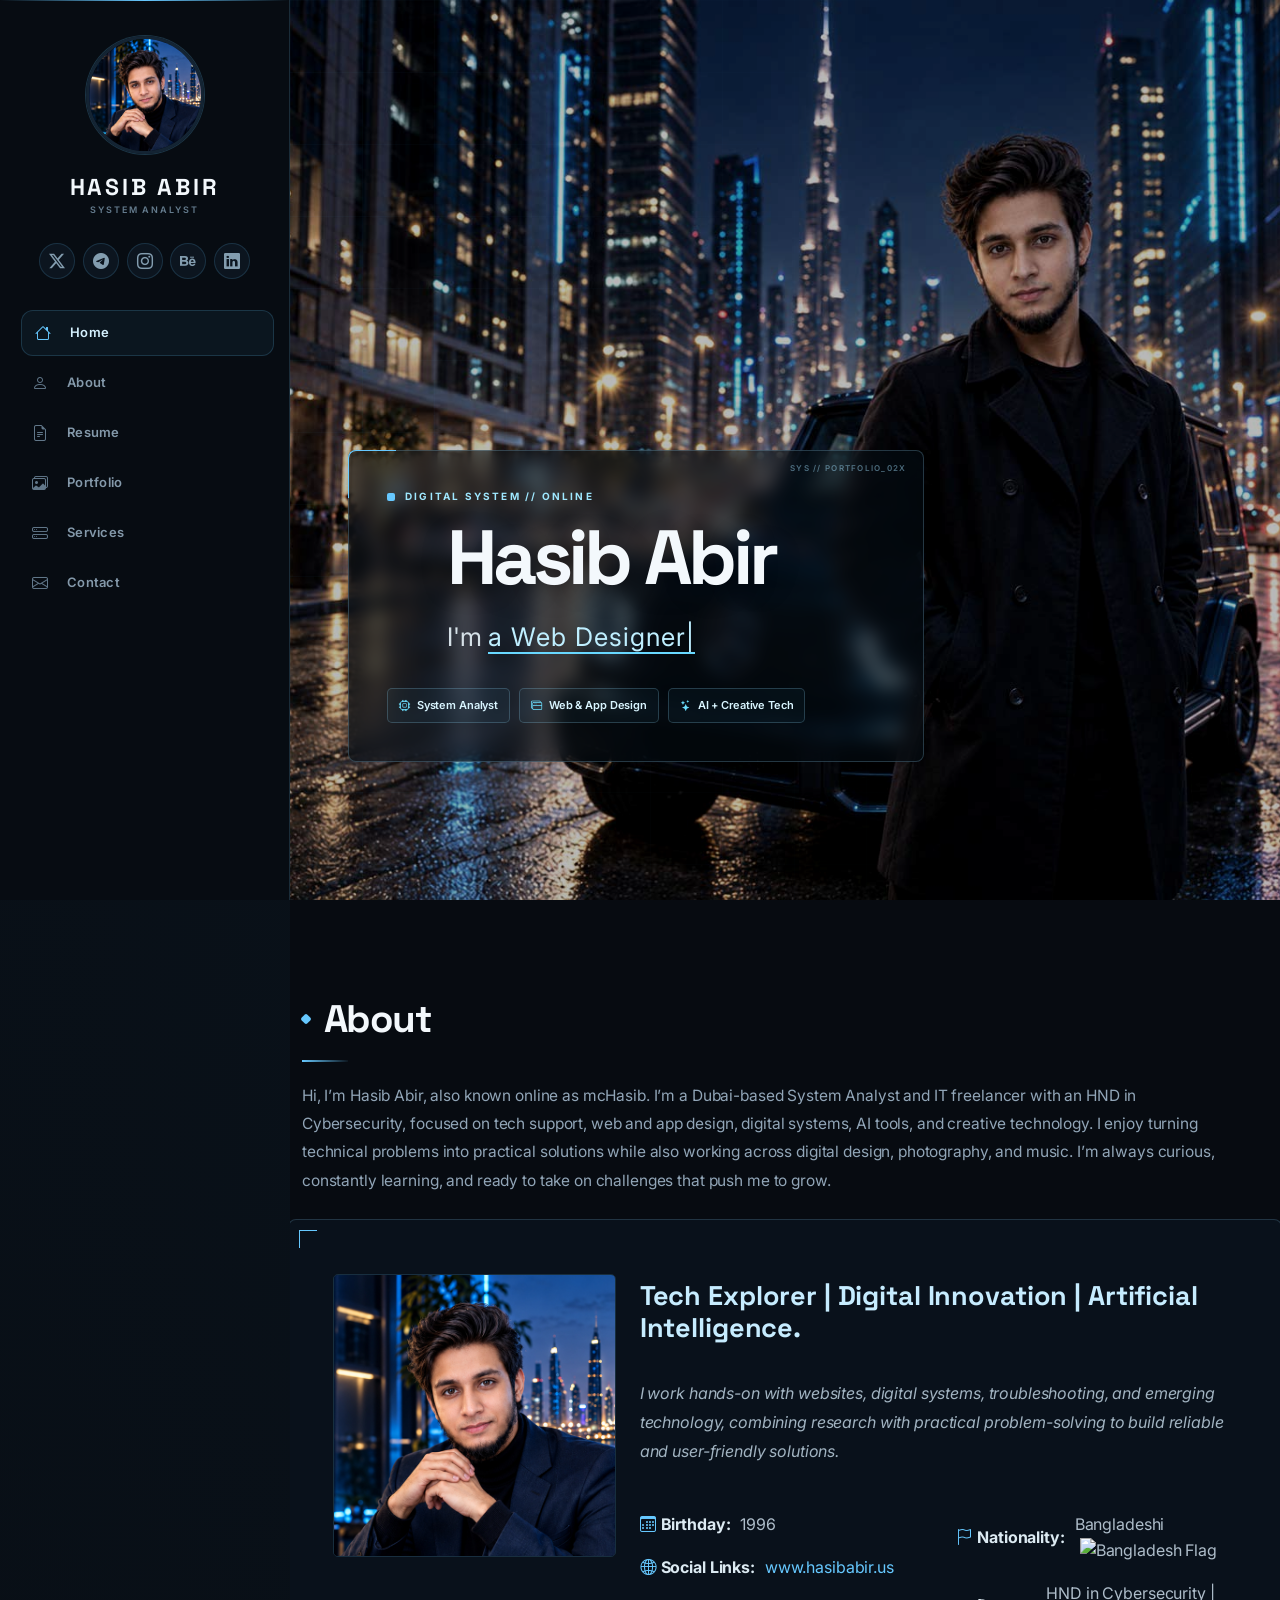
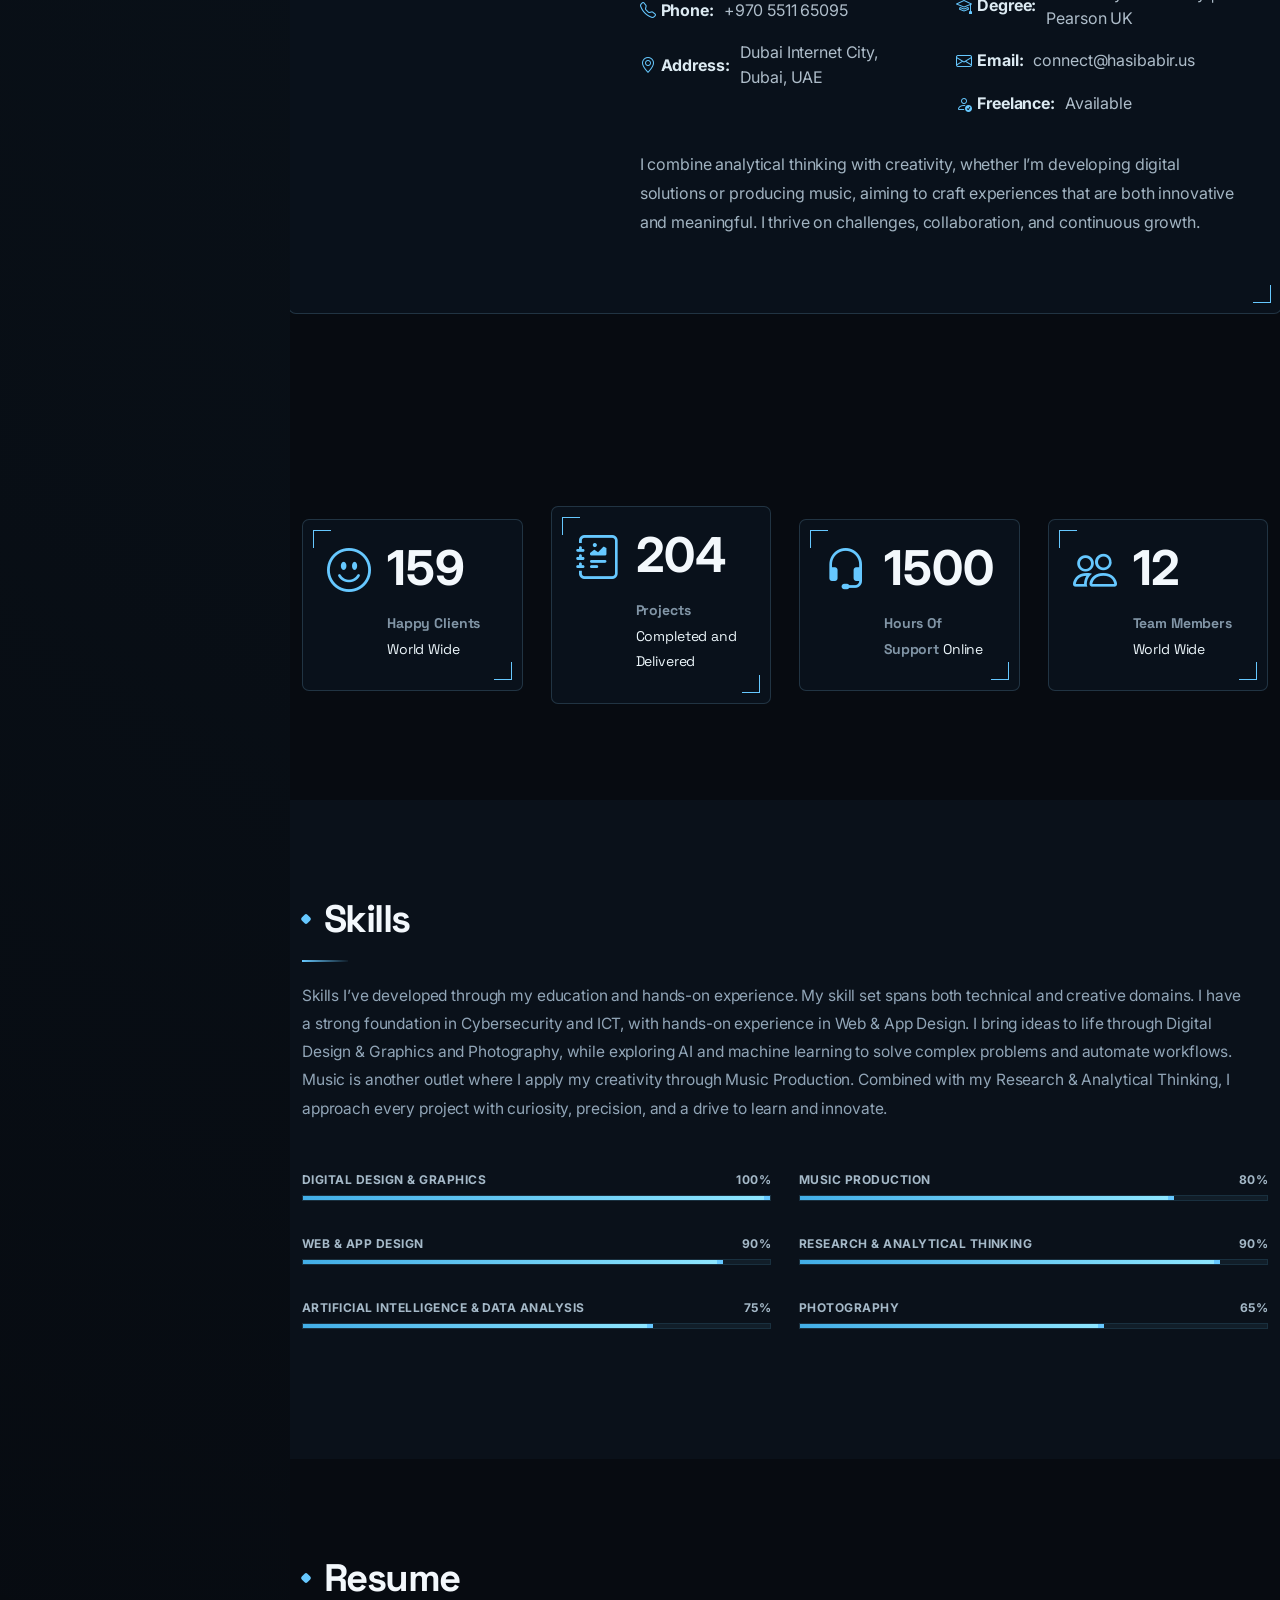
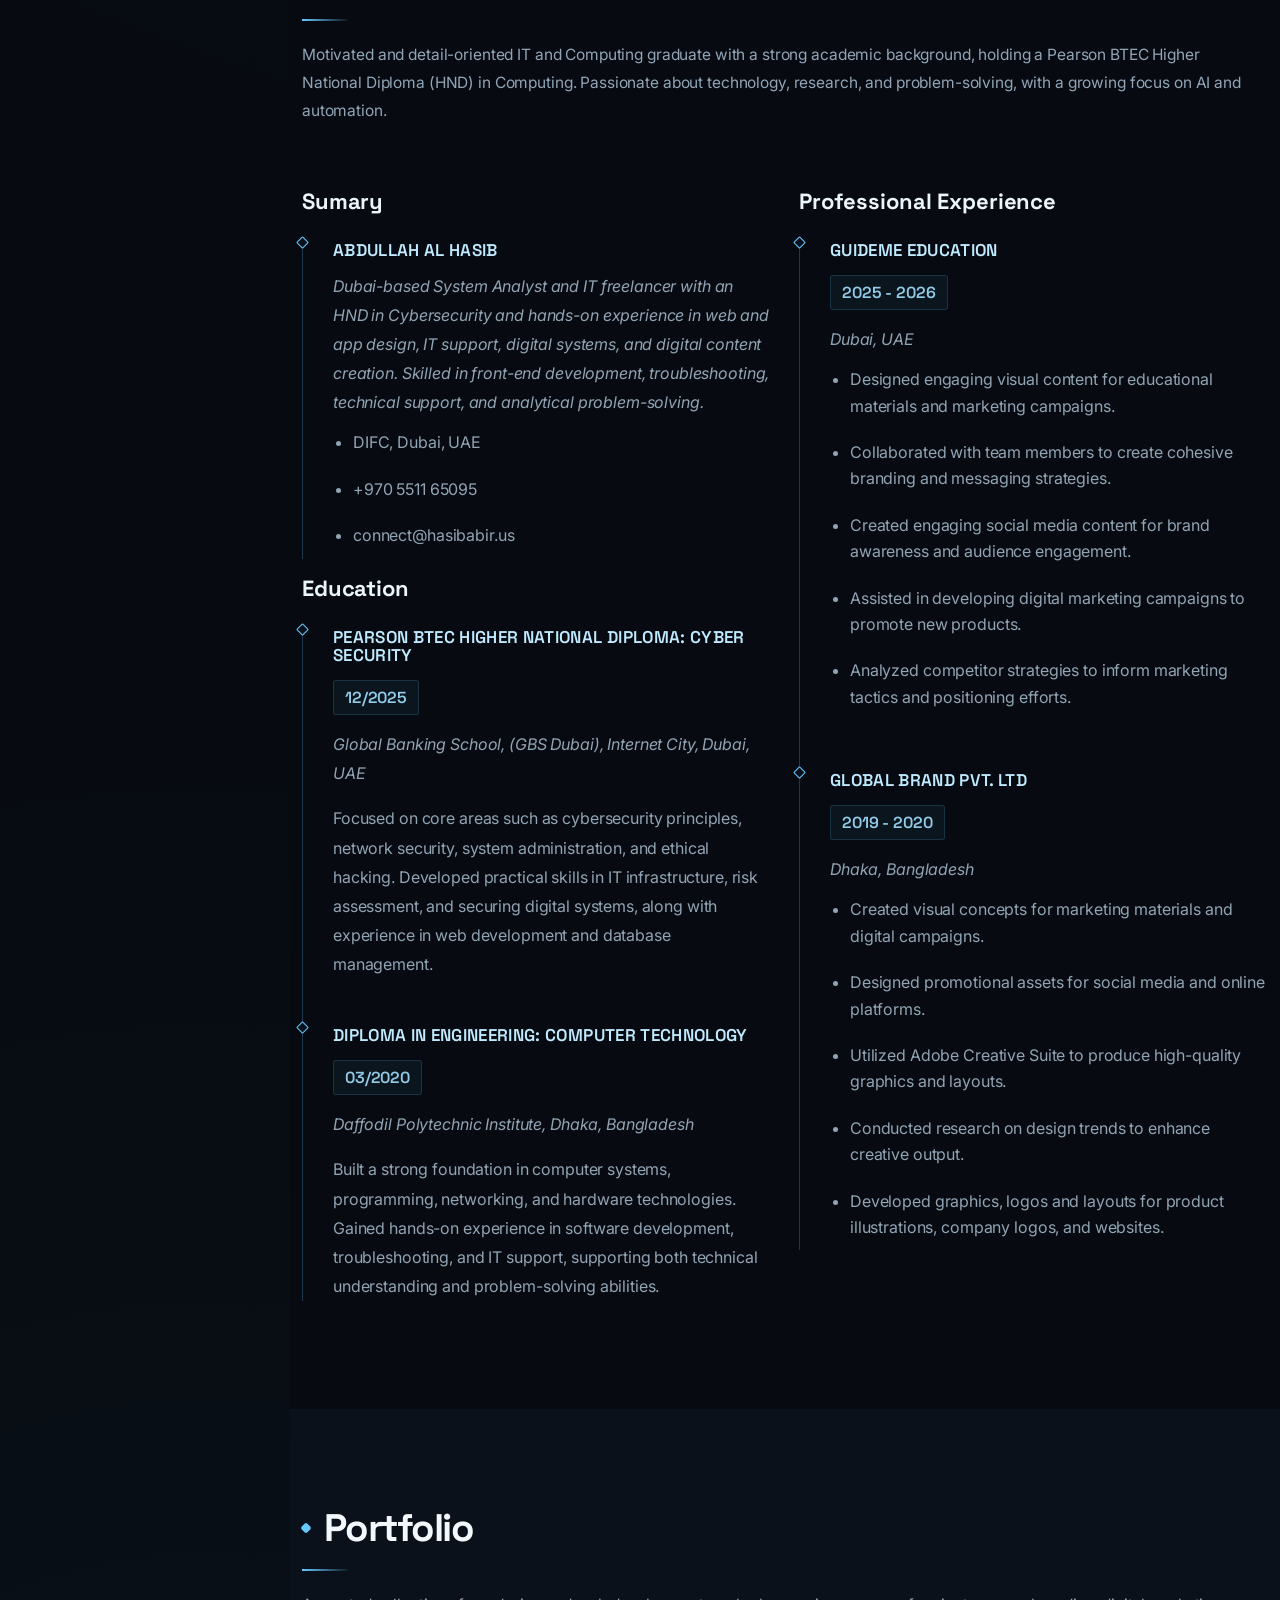
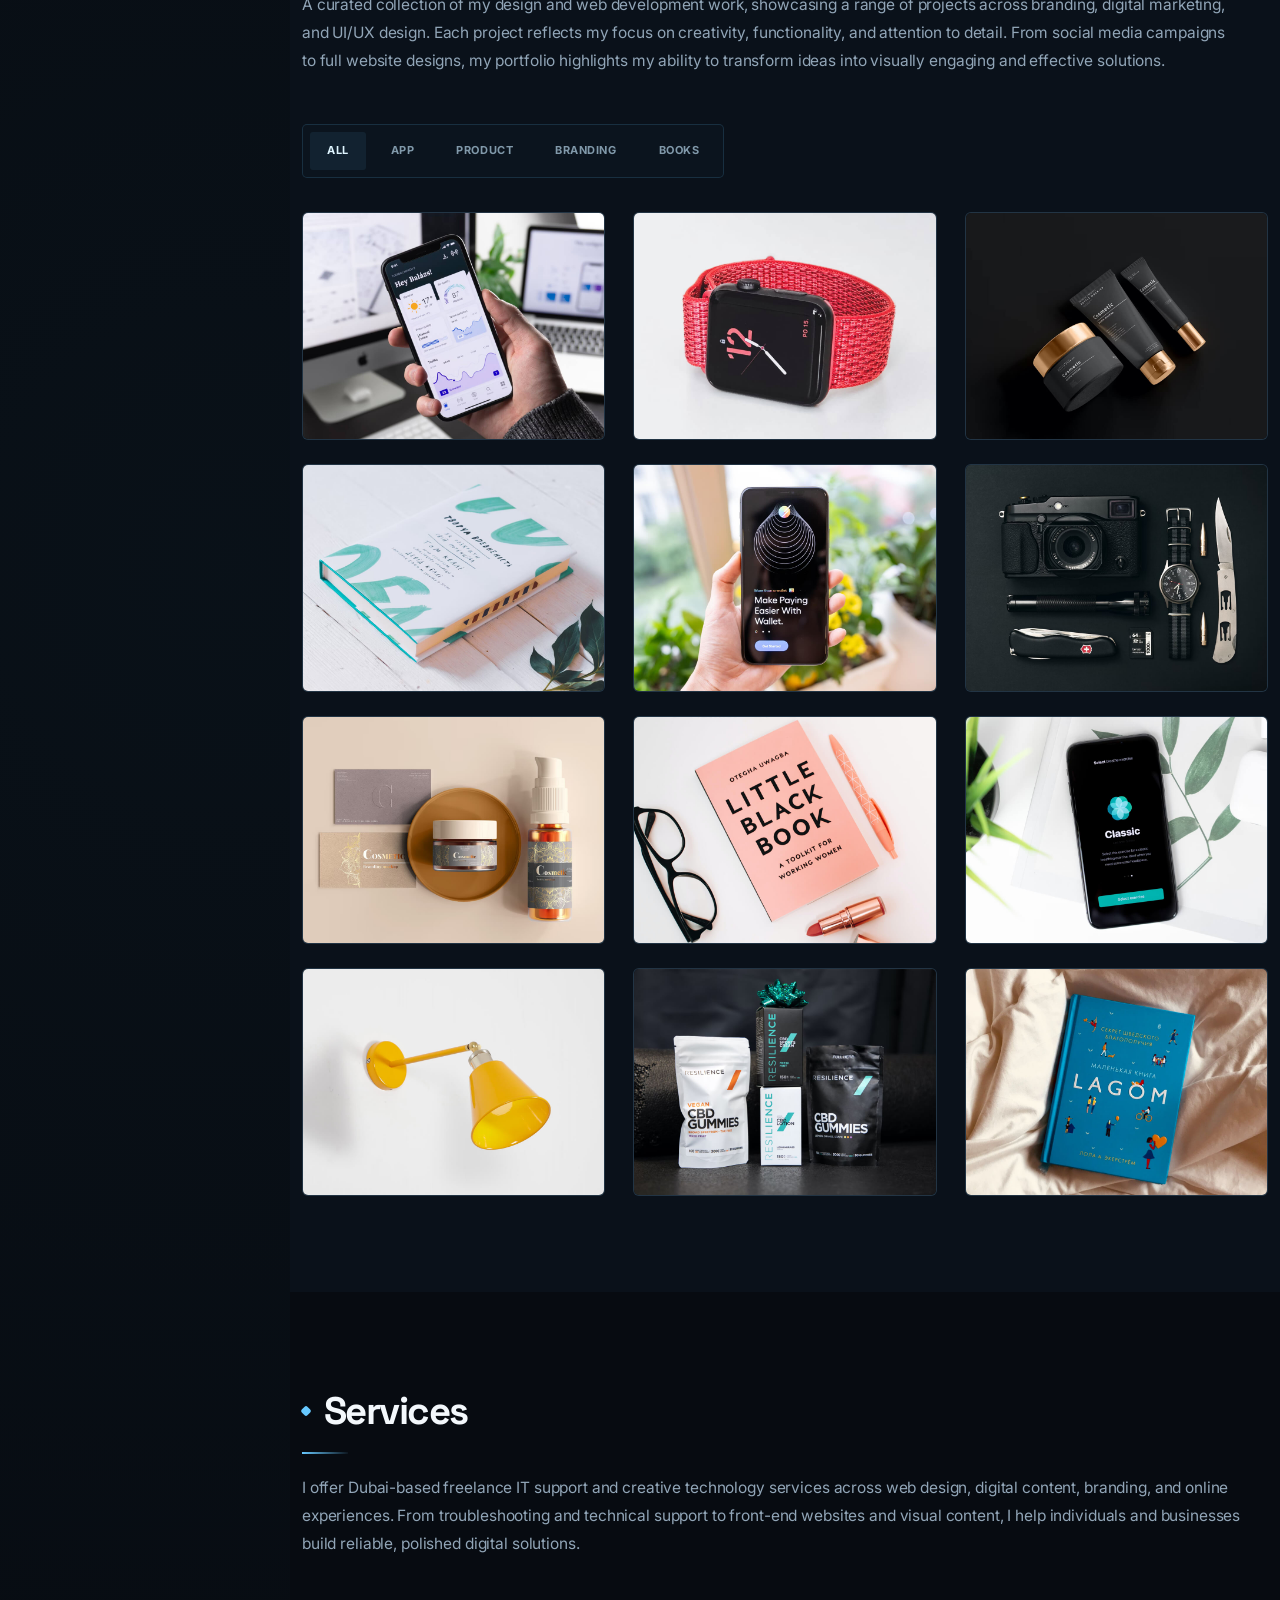
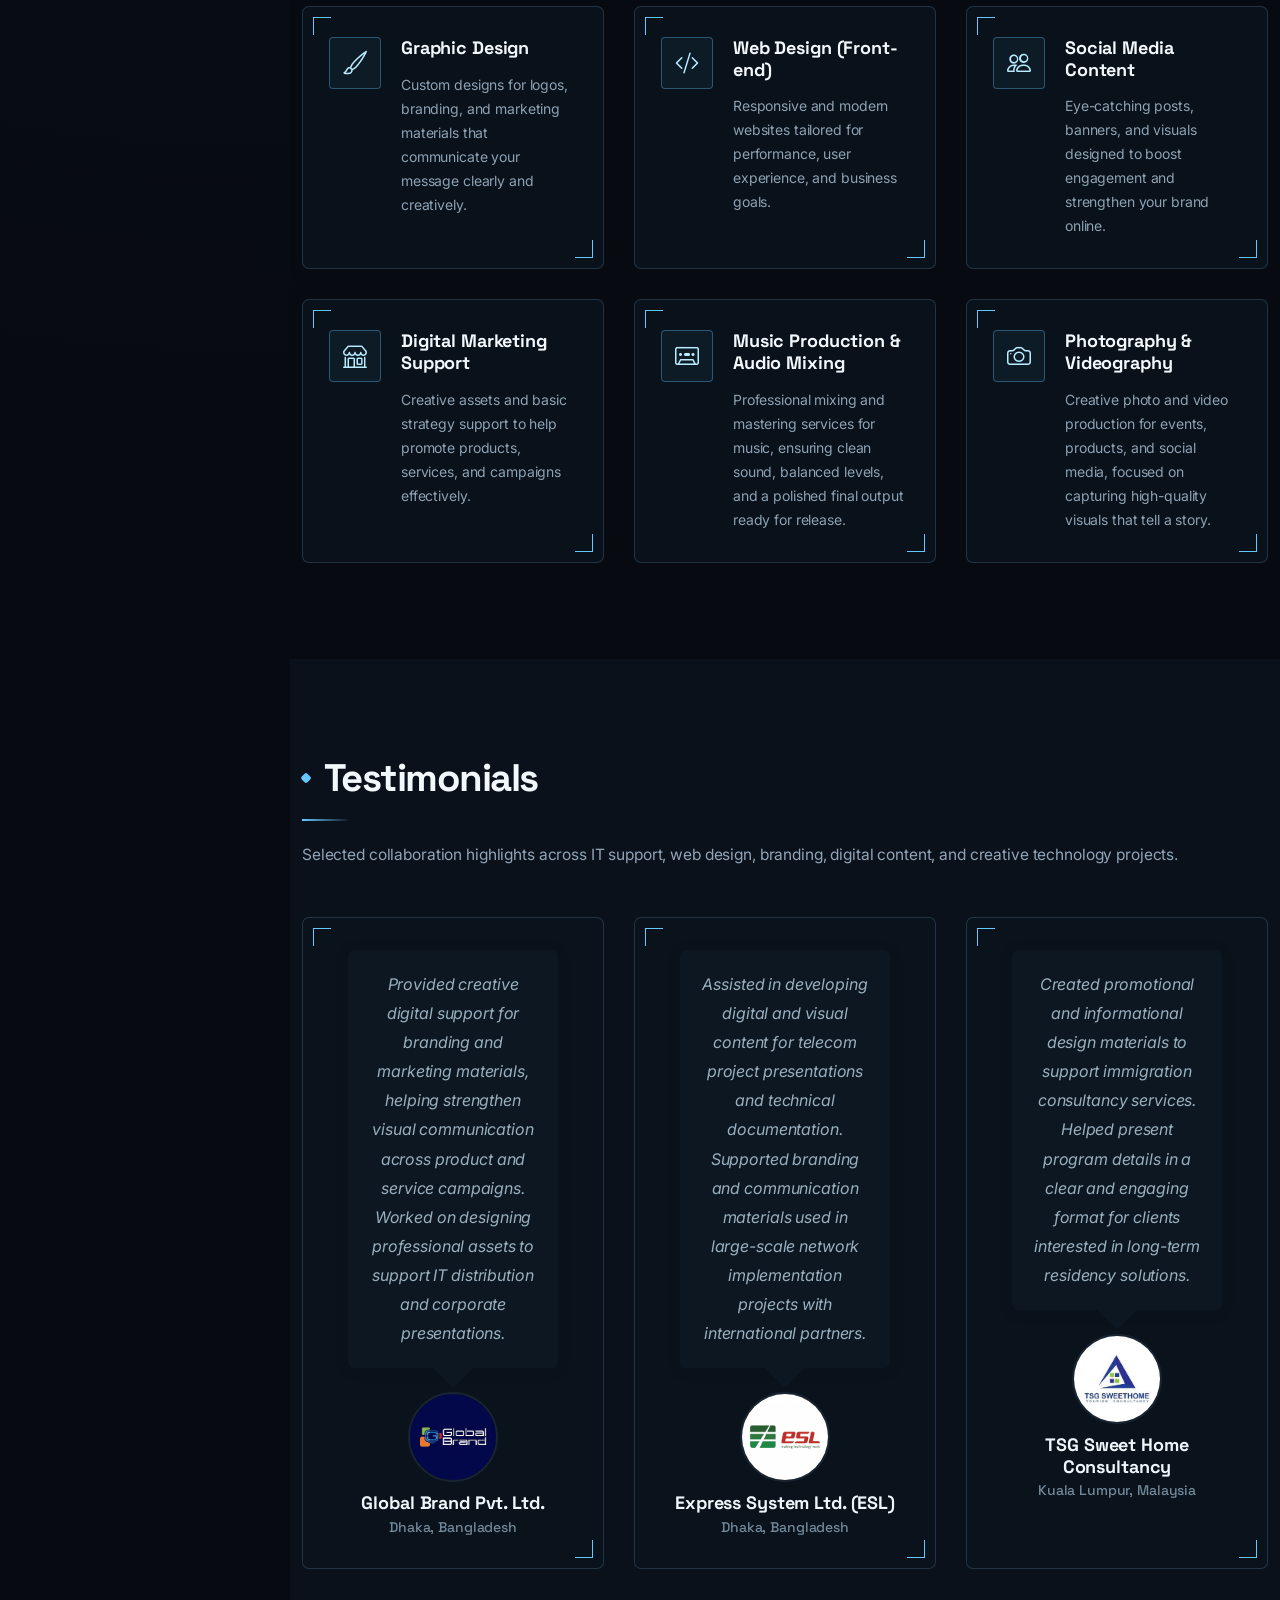
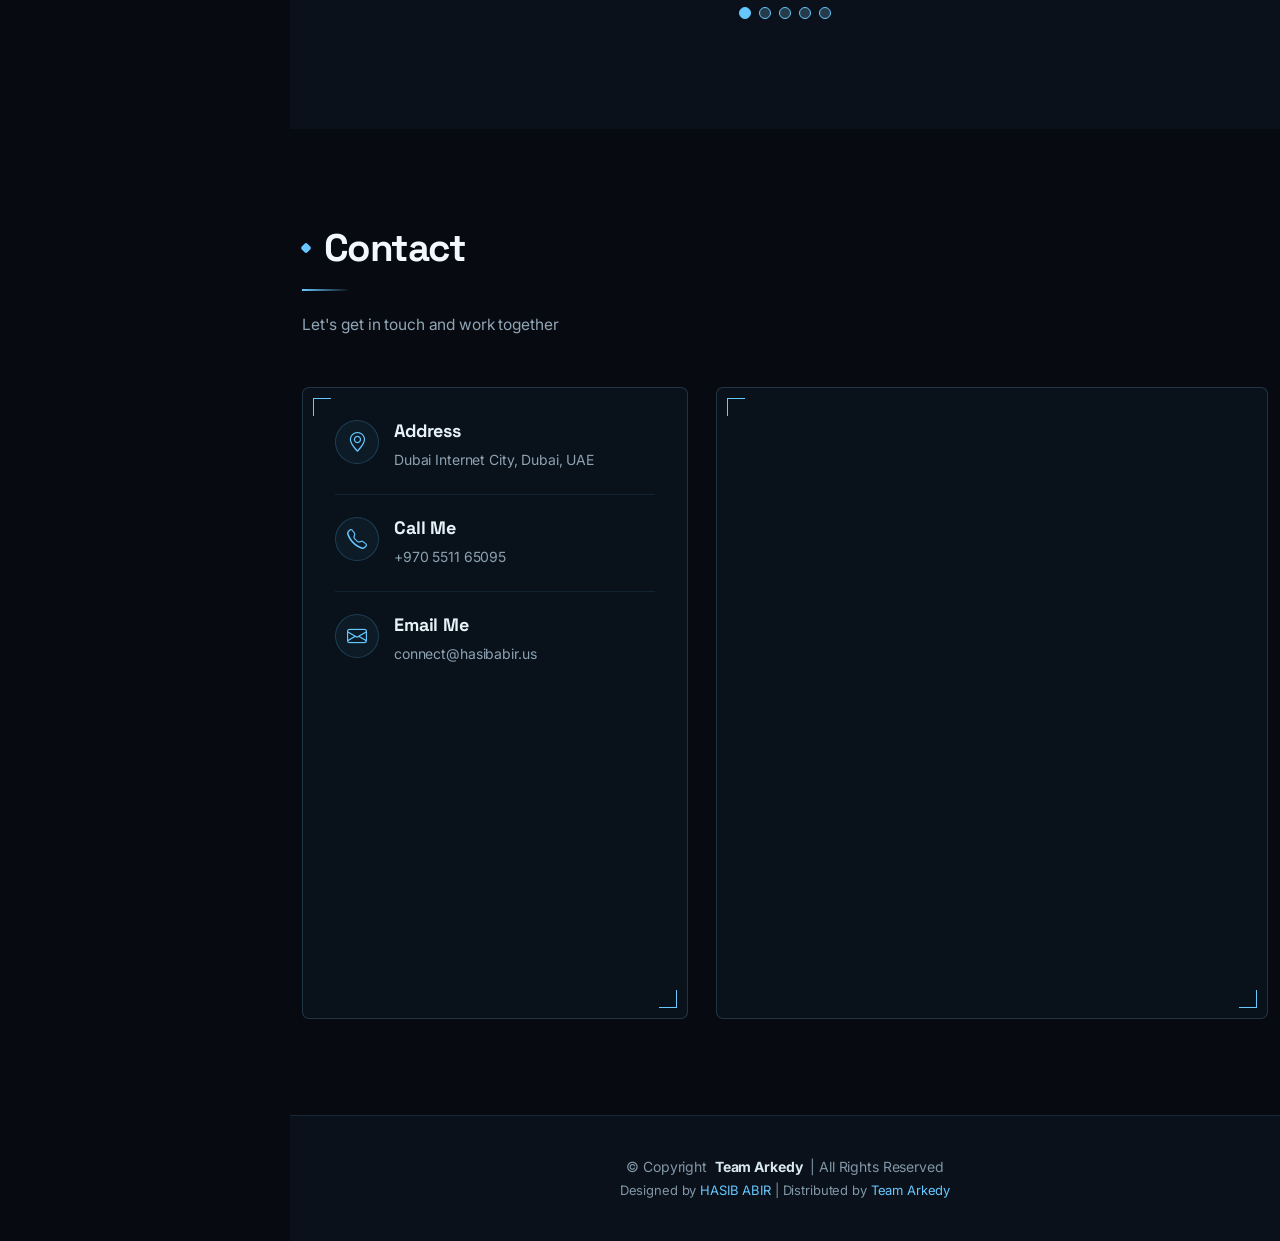
==== index.html @ f037b162 "Initial Hasib Portfolio V0.4 deployment" ====
<!DOCTYPE html>
<html lang="en">

<head>
  <meta charset="utf-8">
  <meta content="width=device-width, initial-scale=1.0" name="viewport">
  <title>mcHasib | Hasib Abir, Dubai IT Freelancer &amp; Tech Support</title>
  <meta name="description" content="Meet Hasib Abir, also known as mcHasib, a Dubai-based IT freelancer offering tech support, web and app design, digital systems and creative technology.">
  <meta name="author" content="Hasib Abir">
  <meta name="robots" content="index,follow,max-image-preview:large,max-snippet:-1,max-video-preview:-1">
  <meta name="theme-color" content="#07111a">
  <link rel="canonical" href="https://www.hasibabir.us/">

  <!-- Open Graph / social sharing -->
  <meta property="og:locale" content="en_US">
  <meta property="og:type" content="profile">
  <meta property="og:site_name" content="mcHasib | Hasib Abir">
  <meta property="og:title" content="mcHasib | Hasib Abir, Dubai IT Freelancer &amp; Tech Support">
  <meta property="og:description" content="Meet Hasib Abir, also known as mcHasib, a Dubai-based IT freelancer offering tech support, web and app design, digital systems and creative technology.">
  <meta property="og:url" content="https://www.hasibabir.us/">
  <meta property="og:image" content="https://www.hasibabir.us/assets/img/hero-bg.jpg">
  <meta property="og:image:width" content="1536">
  <meta property="og:image:height" content="1024">
  <meta property="og:image:alt" content="Hasib Abir, Dubai-based IT freelancer and web designer">
  <meta property="profile:first_name" content="Hasib">
  <meta property="profile:last_name" content="Abir">
  <meta property="profile:username" content="mchasib">

  <!-- X / Twitter Cards -->
  <meta name="twitter:card" content="summary_large_image">
  <meta name="twitter:site" content="@mchasibofficial">
  <meta name="twitter:creator" content="@mchasibofficial">
  <meta name="twitter:title" content="mcHasib | Hasib Abir, Dubai IT Freelancer &amp; Tech Support">
  <meta name="twitter:description" content="Meet Hasib Abir, also known as mcHasib, a Dubai-based IT freelancer offering tech support, web and app design, digital systems and creative technology.">
  <meta name="twitter:image" content="https://www.hasibabir.us/assets/img/hero-bg.jpg">
  <meta name="twitter:image:alt" content="Hasib Abir, Dubai-based IT freelancer and web designer">
  <link rel="preload" as="image" href="assets/img/hero-bg.jpg" fetchpriority="high">

  <script type="application/ld+json">
{
  "@context": "https://schema.org",
  "@graph": [
    {
      "@type": "WebSite",
      "@id": "https://www.hasibabir.us/#website",
      "url": "https://www.hasibabir.us/",
      "name": "mcHasib | Hasib Abir",
      "alternateName": [
        "Hasib Abir",
        "mcHasib",
        "hasibabir"
      ],
      "description": "Official portfolio of Hasib Abir (mcHasib), a Dubai-based System Analyst, IT freelancer, web designer and creative technologist.",
      "inLanguage": "en",
      "publisher": {
        "@id": "https://www.hasibabir.us/#person"
      }
    },
    {
      "@type": "Person",
      "@id": "https://www.hasibabir.us/#person",
      "name": "Hasib Abir",
      "alternateName": [
        "mcHasib",
        "Hasib",
        "hasibabir",
        "Haisbabir"
      ],
      "url": "https://www.hasibabir.us/",
      "image": "https://www.hasibabir.us/assets/img/my-profile-img.jpg",
      "jobTitle": [
        "System Analyst",
        "IT Freelancer",
        "Web Designer"
      ],
      "description": "Dubai-based System Analyst and IT freelancer focused on tech support, web and app design, digital systems, cybersecurity, AI tools and creative technology.",
      "email": "connect@hasibabir.us",
      "telephone": "+970551165095",
      "address": {
        "@type": "PostalAddress",
        "addressLocality": "Dubai",
        "addressRegion": "Dubai",
        "addressCountry": "AE"
      },
      "sameAs": [
        "https://x.com/mchasibofficial",
        "https://t.me/mchasib",
        "https://instagram.com/mchasibofficial",
        "https://www.behance.net/mchasib",
        "https://www.linkedin.com/in/mchasib/"
      ],
      "knowsAbout": [
        "IT support",
        "Technical support",
        "Web design",
        "Web development",
        "Web application design",
        "Cybersecurity",
        "Digital systems",
        "AI and automation",
        "Graphic design",
        "Digital content",
        "Photography",
        "Music production"
      ],
      "hasCredential": {
        "@type": "EducationalOccupationalCredential",
        "credentialCategory": "Higher National Diploma",
        "name": "Pearson BTEC Higher National Diploma in Cyber Security"
      },
      "makesOffer": [
        {
          "@type": "Offer",
          "itemOffered": {
            "@type": "Service",
            "name": "Freelance IT Support",
            "serviceType": "IT support and troubleshooting",
            "areaServed": {
              "@type": "City",
              "name": "Dubai"
            }
          }
        },
        {
          "@type": "Offer",
          "itemOffered": {
            "@type": "Service",
            "name": "Web and App Design",
            "serviceType": "Web design and digital interface design",
            "areaServed": {
              "@type": "Country",
              "name": "United Arab Emirates"
            }
          }
        },
        {
          "@type": "Offer",
          "itemOffered": {
            "@type": "Service",
            "name": "Creative Technology Services",
            "serviceType": "Digital content, branding and creative technology"
          }
        }
      ]
    },
    {
      "@type": "ProfilePage",
      "@id": "https://www.hasibabir.us/#webpage",
      "url": "https://www.hasibabir.us/",
      "name": "Hasib Abir (mcHasib) - Dubai IT Freelancer, System Analyst and Web Designer",
      "description": "Official portfolio and profile of Hasib Abir, also known as mcHasib.",
      "isPartOf": {
        "@id": "https://www.hasibabir.us/#website"
      },
      "mainEntity": {
        "@id": "https://www.hasibabir.us/#person"
      },
      "inLanguage": "en"
    }
  ]
}
  </script>

<!-- Favicons -->
  <link href="assets/img/favicon.png" rel="icon">
  <link href="assets/img/apple-touch-icon.png" rel="apple-touch-icon">

  <!-- Fonts -->
  <link href="https://fonts.googleapis.com" rel="preconnect">
  <link href="https://fonts.gstatic.com" rel="preconnect" crossorigin>
  <link href="https://fonts.googleapis.com/css2?family=Inter:wght@300;400;500;600;700;800&family=Space+Grotesk:wght@400;500;600;700&display=swap" rel="stylesheet">

  <!-- Vendor CSS Files -->
  <link href="assets/vendor/bootstrap/css/bootstrap.min.css" rel="stylesheet">
  <link href="assets/vendor/bootstrap-icons/bootstrap-icons.css" rel="stylesheet">
  <link href="assets/vendor/aos/aos.css" rel="stylesheet">
  <link href="assets/vendor/glightbox/css/glightbox.min.css" rel="stylesheet">
  <link href="assets/vendor/swiper/swiper-bundle.min.css" rel="stylesheet">

  <!-- Main CSS File -->
  <link href="assets/css/style.css?v=0.4" rel="stylesheet">

 
</head>

<body class="index-page">

  <button class="header-toggle d-xl-none bi bi-list" type="button" aria-label="Open navigation" aria-expanded="false"></button>

  <header id="header" class="header dark-background d-flex flex-column">

    <div class="profile-img">
      <img alt="Hasib Abir, Dubai-based System Analyst and IT freelancer" class="img-fluid rounded-circle" decoding="async" height="600" src="assets/img/my-profile-img.jpg" width="600"/>
    </div>

    <a href="index.html" class="logo d-flex align-items-center justify-content-center">
      <!-- Uncomment the line below if you also wish to use an image logo -->
      <!-- <img alt="" decoding="async" height="140" src="assets/img/logo.png" width="140"/> -->
      <h1 class="sitename">HASIB ABIR</h1>
    </a>

    <div class="social-links text-center">
      <a href="https://x.com/mchasibofficial" class="twitter" aria-label="X / Twitter" rel="me"><i class="bi bi-twitter-x"></i></a>
      <a href="https://t.me/mchasib" class="telegram" aria-label="Telegram" rel="me"><i class="bi bi-telegram"></i></a>
      <a href="https://instagram.com/mchasibofficial" class="instagram" aria-label="Instagram" rel="me"><i class="bi bi-instagram"></i></a>
      <a href="https://www.behance.net/mchasib" class="behance" aria-label="Behance" rel="me"><i class="bi bi-behance"></i></a>
      <a href="https://www.linkedin.com/in/mchasib/" class="linkedin" aria-label="LinkedIn" rel="me"><i class="bi bi-linkedin"></i></a>
    </div>

    <nav id="navmenu" class="navmenu">
      <ul>
        <li><a href="#hero" class="active"><i class="bi bi-house navicon"></i>Home</a></li>
        <li><a href="#about"><i class="bi bi-person navicon"></i> About</a></li>
        <li><a href="#resume"><i class="bi bi-file-earmark-text navicon"></i> Resume</a></li>
        <li><a href="#portfolio"><i class="bi bi-images navicon"></i> Portfolio</a></li>
        <li><a href="#services"><i class="bi bi-hdd-stack navicon"></i> Services</a></li>
        <!--<li class="dropdown"><a href="#"><i class="bi bi-menu-button navicon"></i> <span>Dropdown</span> <i class="bi bi-chevron-down toggle-dropdown"></i></a>
          <ul>
            <li><a href="#">Dropdown 1</a></li>
            <li class="dropdown"><a href="#"><span>Deep Dropdown</span> <i class="bi bi-chevron-down toggle-dropdown"></i></a>
              <ul>
                <li><a href="#">Deep Dropdown 1</a></li>
                <li><a href="#">Deep Dropdown 2</a></li>
                <li><a href="#">Deep Dropdown 3</a></li>
                <li><a href="#">Deep Dropdown 4</a></li>
                <li><a href="#">Deep Dropdown 5</a></li>
              </ul>
            </li>
            <li><a href="#">Dropdown 2</a></li>
            <li><a href="#">Dropdown 3</a></li>
            <li><a href="#">Dropdown 4</a></li>
          </ul>
        </li>-->
        <li><a href="#contact"><i class="bi bi-envelope navicon"></i> Contact</a></li>
      </ul>
    </nav>

  </header>

  <main class="main">

    <!-- Hero Section -->
    <section id="hero" class="hero section dark-background">

      <img alt="Hasib Abir, Dubai-based IT freelancer and web designer" class="" data-aos="fade-in" decoding="async" fetchpriority="high" height="1024" src="assets/img/hero-bg.jpg" width="1536"/>

      <div class="container hero-content" data-aos="fade-up" data-aos-delay="100">
        <div class="hero-kicker"><span></span> DIGITAL SYSTEM // ONLINE</div>
        <h2>Hasib Abir</h2>
        <p>I'm <span class="typed" data-typed-items="a Web Designer, a System Analyst, an IT Freelancer, a Digital Creator, a Photographer">Designer</span></p>
        <div class="hero-meta">
          <span><i class="bi bi-cpu"></i> System Analyst</span>
          <span><i class="bi bi-window-stack"></i> Web & App Design</span>
          <span><i class="bi bi-stars"></i> AI + Creative Tech</span>
        </div>
      </div>

    </section><!-- /Hero Section -->

    <!-- About Section -->
    <section id="about" class="about section">

      <!-- Section Title -->
      <div class="container section-title" data-aos="fade-up">
        <h2>About</h2>
        <p>Hi, I’m Hasib Abir, also known online as mcHasib. I’m a Dubai-based System Analyst and IT freelancer with an HND in Cybersecurity, focused on tech support, web and app design, digital systems, AI tools, and creative technology. I enjoy turning technical problems into practical solutions while also working across digital design, photography, and music.

I’m always curious, constantly learning, and ready to take on challenges that push me to grow.</p>
      </div><!-- End Section Title -->

      <div class="container" data-aos="fade-up" data-aos-delay="100">

        <div class="row gy-4 justify-content-center">
          <div class="col-lg-4">
            <img alt="Hasib Abir, Dubai-based System Analyst and IT freelancer" class="img-fluid" decoding="async" height="600" loading="lazy" src="assets/img/my-profile-img.jpg" width="600"/>
          </div>
          <div class="col-lg-8 content">
            <h2>Tech Explorer | Digital Innovation | Artificial Intelligence.</h2>
            <p class="fst-italic py-3">
              I work hands-on with websites, digital systems, troubleshooting, and emerging technology, combining research with practical problem-solving to build reliable and user-friendly solutions.
            </p>
            <div class="row">
  <div class="col-lg-6">
    <ul>
      <li><i class="bi bi-calendar3"></i> <strong>Birthday:</strong> <span>1996</span></li>
      <li>
  <i class="bi bi-globe2"></i>
  <strong>Social Links:</strong>
  <a href="https://www.hasibabir.us" target="_blank">www.hasibabir.us</a>
</li>
      <li><i class="bi bi-telephone"></i> <strong>Phone:</strong> <span>+970 5511 65095</span></li>
      <li><i class="bi bi-geo-alt"></i> <strong>Address:</strong> <span>Dubai Internet City, Dubai, UAE</span></li>
    </ul>
  </div>
  <div class="col-lg-6">
    <ul>
      <li>
        <i class="bi bi-flag"></i> 
        <strong>Nationality:</strong> 
        <span>
          Bangladeshi 
          <img alt="Bangladesh Flag" decoding="async" src="https://flagcdn.com/w20/bd.png" style="width:20px; vertical-align:middle; margin-left:5px;"/>
        </span>
      </li>
      <li><i class="bi bi-mortarboard"></i> <strong>Degree:</strong> <span>HND in Cybersecurity | Pearson UK</span></li>
      <li><i class="bi bi-envelope"></i> <strong>Email:</strong> <span>connect@hasibabir.us</span></li>
      <li><i class="bi bi-person-check"></i> <strong>Freelance:</strong> <span>Available</span></li>
    </ul>
  </div>
</div>
            <p class="py-3">
              I combine analytical thinking with creativity, whether I’m developing digital solutions or producing music, aiming to craft experiences that are both innovative and meaningful. I thrive on challenges, collaboration, and continuous growth.
            </p>
          </div>
        </div>

      </div>

    </section><!-- /About Section -->

    <!-- Stats Section -->
    <section id="stats" class="stats section">

      <div class="container" data-aos="fade-up" data-aos-delay="100">

        <div class="row gy-4 align-items-center">

          <div class="col-lg-3 col-md-6">
            <div class="stats-item">
              <i class="bi bi-emoji-smile"></i>
              <span data-purecounter-start="0" data-purecounter-end="159" data-purecounter-duration="1" class="purecounter"></span>
              <p><strong>Happy Clients</strong> <span>World Wide</span></p>
            </div>
          </div><!-- End Stats Item -->

          <div class="col-lg-3 col-md-6">
            <div class="stats-item">
              <i class="bi bi-journal-richtext"></i>
              <span data-purecounter-start="0" data-purecounter-end="204" data-purecounter-duration="1" class="purecounter"></span>
              <p><strong>Projects</strong> <span>Completed and Delivered</span></p>
            </div>
          </div><!-- End Stats Item -->

          <div class="col-lg-3 col-md-6">
            <div class="stats-item">
              <i class="bi bi-headset"></i>
              <span data-purecounter-start="0" data-purecounter-end="1500" data-purecounter-duration="1" class="purecounter"></span>
              <p><strong>Hours Of Support</strong> <span>Online</span></p>
            </div>
          </div><!-- End Stats Item -->

          <div class="col-lg-3 col-md-6">
            <div class="stats-item">
              <i class="bi bi-people"></i>
              <span data-purecounter-start="0" data-purecounter-end="12" data-purecounter-duration="1" class="purecounter"></span>
              <p><strong>Team Members</strong> <span>World Wide</span></p>
            </div>
          </div><!-- End Stats Item -->

        </div>

      </div>

    </section><!-- /Stats Section -->

    <!-- Skills Section -->
    <section id="skills" class="skills section light-background">

      <!-- Section Title -->
      <div class="container section-title" data-aos="fade-up">
        <h2>Skills</h2>
        <p>Skills I’ve developed through my education and hands-on experience. My skill set spans both technical and creative domains. I have a strong foundation in Cybersecurity and ICT, with hands-on experience in Web & App Design. I bring ideas to life through Digital Design & Graphics and Photography, while exploring AI and machine learning to solve complex problems and automate workflows. Music is another outlet where I apply my creativity through Music Production. Combined with my Research & Analytical Thinking, I approach every project with curiosity, precision, and a drive to learn and innovate.</p>
      </div><!-- End Section Title -->

      <div class="container" data-aos="fade-up" data-aos-delay="100">

        <div class="row skills-content skills-animation">

          <div class="col-lg-6">

            <div class="progress">
              <span class="skill"><span>Digital Design & Graphics</span> <i class="val">100%</i></span>
              <div class="progress-bar-wrap">
                <div class="progress-bar" role="progressbar" aria-valuenow="100" aria-valuemin="0" aria-valuemax="100"></div>
              </div>
            </div><!-- End Skills Item -->

            <div class="progress">
              <span class="skill"><span>Web & App Design</span> <i class="val">90%</i></span>
              <div class="progress-bar-wrap">
                <div class="progress-bar" role="progressbar" aria-valuenow="90" aria-valuemin="0" aria-valuemax="100"></div>
              </div>
            </div><!-- End Skills Item -->

            <div class="progress">
              <span class="skill"><span>Artificial Intelligence & Data Analysis</span> <i class="val">75%</i></span>
              <div class="progress-bar-wrap">
                <div class="progress-bar" role="progressbar" aria-valuenow="75" aria-valuemin="0" aria-valuemax="100"></div>
              </div>
            </div><!-- End Skills Item -->

          </div>

          <div class="col-lg-6">

            <div class="progress">
              <span class="skill"><span>Music Production</span> <i class="val">80%</i></span>
              <div class="progress-bar-wrap">
                <div class="progress-bar" role="progressbar" aria-valuenow="80" aria-valuemin="0" aria-valuemax="100"></div>
              </div>
            </div><!-- End Skills Item -->

            <div class="progress">
              <span class="skill"><span>Research & Analytical Thinking</span> <i class="val">90%</i></span>
              <div class="progress-bar-wrap">
                <div class="progress-bar" role="progressbar" aria-valuenow="90" aria-valuemin="0" aria-valuemax="100"></div>
              </div>
            </div><!-- End Skills Item -->

            <div class="progress">
              <span class="skill"><span>Photography</span> <i class="val">65%</i></span>
              <div class="progress-bar-wrap">
                <div class="progress-bar" role="progressbar" aria-valuenow="65" aria-valuemin="0" aria-valuemax="100"></div>
              </div>
            </div><!-- End Skills Item -->

          </div>

        </div>

      </div>

    </section><!-- /Skills Section -->

    <!-- Resume Section -->
    <section id="resume" class="resume section">

      <!-- Section Title -->
      <div class="container section-title" data-aos="fade-up">
        <h2>Resume</h2>
        <p>Motivated and detail-oriented IT and Computing graduate with a strong academic background, holding a Pearson BTEC Higher National Diploma (HND) in Computing. Passionate about technology, research, and problem-solving, with a growing focus on AI and automation.</p>
      </div><!-- End Section Title -->

      <div class="container">

        <div class="row">

          <div class="col-lg-6" data-aos="fade-up" data-aos-delay="100">
            <h3 class="resume-title">Sumary</h3>

            <div class="resume-item pb-0">
              <h4>Abdullah Al Hasib</h4>
              <p><em>Dubai-based System Analyst and IT freelancer with an HND in Cybersecurity and hands-on experience in web and app design, IT support, digital systems, and digital content creation. Skilled in front-end development, troubleshooting, technical support, and analytical problem-solving.</em></p>
              <ul>
                <li>DIFC, Dubai, UAE</li>
                <li>+970 5511 65095</li>
                <li>connect@hasibabir.us</li>
              </ul>
            </div><!-- Edn Resume Item -->

            <h3 class="resume-title">Education</h3>
            <div class="resume-item">
              <h4>Pearson BTEC Higher National Diploma: Cyber Security</h4>
              <h5>12/2025</h5>
              <p><em>Global Banking School, (GBS Dubai), Internet City, Dubai, UAE</em></p>
              <p>Focused on core areas such as cybersecurity principles, network security, system administration, and ethical hacking. Developed practical skills in IT infrastructure, risk assessment, and securing digital systems, along with experience in web development and database management.</p>
            </div><!-- Edn Resume Item -->

            <div class="resume-item">
              <h4>Diploma in Engineering: Computer Technology</h4>
              <h5>03/2020</h5>
              <p><em>Daffodil Polytechnic Institute, Dhaka, Bangladesh</em></p>
              <p>Built a strong foundation in computer systems, programming, networking, and hardware technologies. Gained hands-on experience in software development, troubleshooting, and IT support, supporting both technical understanding and problem-solving abilities.</p>
            </div><!-- Edn Resume Item -->

          </div>

          <div class="col-lg-6" data-aos="fade-up" data-aos-delay="200">
            <h3 class="resume-title">Professional Experience</h3>
            <div class="resume-item">
              <h4>GuideMe Education</h4>
              <h5>2025 - 2026</h5>
              <p><em>Dubai, UAE</em></p>
              <ul>
                <li>Designed engaging visual content for educational materials and marketing campaigns.</li>
<li>Collaborated with team members to create cohesive branding and messaging strategies.</li>
<li>Created engaging social media content for brand awareness and audience engagement.</li>
<li>Assisted in developing digital marketing campaigns to promote new products.</li>
<li>Analyzed competitor strategies to inform marketing tactics and positioning efforts.</li>
              </ul>
            </div><!-- Edn Resume Item -->

            <div class="resume-item">
              <h4>Global Brand Pvt. Ltd</h4>
              <h5>2019 - 2020</h5>
              <p><em>Dhaka, Bangladesh</em></p>
              <ul>
                <li>Created visual concepts for marketing materials and digital campaigns.</li>
<li>Designed promotional assets for social media and online platforms.</li>
<li>Utilized Adobe Creative Suite to produce high-quality graphics and layouts.</li>
<li>Conducted research on design trends to enhance creative output.</li>
<li>Developed graphics, logos and layouts for product illustrations, company logos, and websites.</li>
              </ul>
            </div><!-- Edn Resume Item -->

          </div>

        </div>

      </div>

    </section><!-- /Resume Section -->

    <!-- Portfolio Section -->
    <section class="portfolio section light-background" id="portfolio">
<!-- Section Title -->
<div class="container section-title" data-aos="fade-up">
<h2>Portfolio</h2>
<p>A curated collection of my design and web development work, showcasing a range of projects across branding, digital marketing, and UI/UX design. Each project reflects my focus on creativity, functionality, and attention to detail. From social media campaigns to full website designs, my portfolio highlights my ability to transform ideas into visually engaging and effective solutions.</p>
</div><!-- End Section Title -->
<div class="container">
<div class="isotope-layout" data-default-filter="*" data-layout="masonry" data-sort="original-order">
<ul class="portfolio-filters isotope-filters" data-aos="fade-up" data-aos-delay="100">
<li class="filter-active" data-filter="*">All</li>
<li data-filter=".filter-app">App</li>
<li data-filter=".filter-product">Product</li>
<li data-filter=".filter-branding">Branding</li>
<li data-filter=".filter-books">Books</li>
</ul><!-- End Portfolio Filters -->
<div class="row gy-4 isotope-container" data-aos="fade-up" data-aos-delay="200">
<div class="col-lg-4 col-md-6 portfolio-item isotope-item filter-app">
<div class="portfolio-content h-100">
<img alt="Mobile dashboard UI concept by Hasib Abir" class="img-fluid" decoding="async" height="768" loading="lazy" src="assets/img/portfolio/app-1.jpg" width="1024"/>
<div class="portfolio-info">
<h4>Mobile Dashboard UI</h4>
<p>Responsive mobile dashboard interface concept.</p>
<a aria-label="Preview Mobile Dashboard UI" class="glightbox preview-link" data-gallery="portfolio-gallery-app" href="assets/img/portfolio/app-1.jpg" title="Mobile Dashboard UI"><i class="bi bi-zoom-in"></i></a>
<a aria-label="View portfolio details for Mobile Dashboard UI" class="details-link" href="portfolio-details.html" title="View portfolio"><i class="bi bi-link-45deg"></i></a>
</div>
</div>
</div><!-- End Portfolio Item -->
<div class="col-lg-4 col-md-6 portfolio-item isotope-item filter-product">
<div class="portfolio-content h-100">
<img alt="Smartwatch product presentation concept by Hasib Abir" class="img-fluid" decoding="async" height="768" loading="lazy" src="assets/img/portfolio/product-1.jpg" width="1024"/>
<div class="portfolio-info">
<h4>Smartwatch Presentation</h4>
<p>Product presentation concept for wearable technology.</p>
<a aria-label="Preview Smartwatch Presentation" class="glightbox preview-link" data-gallery="portfolio-gallery-product" href="assets/img/portfolio/product-1.jpg" title="Smartwatch Presentation"><i class="bi bi-zoom-in"></i></a>
<a aria-label="View portfolio details for Smartwatch Presentation" class="details-link" href="portfolio-details.html" title="View portfolio"><i class="bi bi-link-45deg"></i></a>
</div>
</div>
</div><!-- End Portfolio Item -->
<div class="col-lg-4 col-md-6 portfolio-item isotope-item filter-branding">
<div class="portfolio-content h-100">
<img alt="Cosmetic branding and packaging concept by Hasib Abir" class="img-fluid" decoding="async" height="768" loading="lazy" src="assets/img/portfolio/branding-1.jpg" width="1024"/>
<div class="portfolio-info">
<h4>Cosmetic Brand Concept</h4>
<p>Premium cosmetic packaging and brand presentation concept.</p>
<a aria-label="Preview Cosmetic Brand Concept" class="glightbox preview-link" data-gallery="portfolio-gallery-branding" href="assets/img/portfolio/branding-1.jpg" title="Cosmetic Brand Concept"><i class="bi bi-zoom-in"></i></a>
<a aria-label="View portfolio details for Cosmetic Brand Concept" class="details-link" href="portfolio-details.html" title="View portfolio"><i class="bi bi-link-45deg"></i></a>
</div>
</div>
</div><!-- End Portfolio Item -->
<div class="col-lg-4 col-md-6 portfolio-item isotope-item filter-books">
<div class="portfolio-content h-100">
<img alt="Editorial book cover design concept by Hasib Abir" class="img-fluid" decoding="async" height="768" loading="lazy" src="assets/img/portfolio/books-1.jpg" width="1024"/>
<div class="portfolio-info">
<h4>Editorial Cover Concept</h4>
<p>Editorial book cover and print presentation concept.</p>
<a aria-label="Preview Editorial Cover Concept" class="glightbox preview-link" data-gallery="portfolio-gallery-book" href="assets/img/portfolio/books-1.jpg" title="Editorial Cover Concept"><i class="bi bi-zoom-in"></i></a>
<a aria-label="View portfolio details for Editorial Cover Concept" class="details-link" href="portfolio-details.html" title="View portfolio"><i class="bi bi-link-45deg"></i></a>
</div>
</div>
</div><!-- End Portfolio Item -->
<div class="col-lg-4 col-md-6 portfolio-item isotope-item filter-app">
<div class="portfolio-content h-100">
<img alt="Digital wallet mobile UI concept by Hasib Abir" class="img-fluid" decoding="async" height="768" loading="lazy" src="assets/img/portfolio/app-2.jpg" width="1024"/>
<div class="portfolio-info">
<h4>Digital Wallet UI</h4>
<p>Mobile wallet interface concept focused on clear interaction.</p>
<a aria-label="Preview Digital Wallet UI" class="glightbox preview-link" data-gallery="portfolio-gallery-app" href="assets/img/portfolio/app-2.jpg" title="Digital Wallet UI"><i class="bi bi-zoom-in"></i></a>
<a aria-label="View portfolio details for Digital Wallet UI" class="details-link" href="portfolio-details.html" title="View portfolio"><i class="bi bi-link-45deg"></i></a>
</div>
</div>
</div><!-- End Portfolio Item -->
<div class="col-lg-4 col-md-6 portfolio-item isotope-item filter-product">
<div class="portfolio-content h-100">
<img alt="Technology product presentation concept by Hasib Abir" class="img-fluid" decoding="async" height="768" loading="lazy" src="assets/img/portfolio/product-2.jpg" width="1024"/>
<div class="portfolio-info">
<h4>Tech Product Styling</h4>
<p>Technology product photography and presentation concept.</p>
<a aria-label="Preview Tech Product Styling" class="glightbox preview-link" data-gallery="portfolio-gallery-product" href="assets/img/portfolio/product-2.jpg" title="Tech Product Styling"><i class="bi bi-zoom-in"></i></a>
<a aria-label="View portfolio details for Tech Product Styling" class="details-link" href="portfolio-details.html" title="View portfolio"><i class="bi bi-link-45deg"></i></a>
</div>
</div>
</div><!-- End Portfolio Item -->
<div class="col-lg-4 col-md-6 portfolio-item isotope-item filter-branding">
<div class="portfolio-content h-100">
<img alt="Beauty and wellness branding concept by Hasib Abir" class="img-fluid" decoding="async" height="768" loading="lazy" src="assets/img/portfolio/branding-2.jpg" width="1024"/>
<div class="portfolio-info">
<h4>Wellness Brand Concept</h4>
<p>Beauty and wellness branding with coordinated packaging.</p>
<a aria-label="Preview Wellness Brand Concept" class="glightbox preview-link" data-gallery="portfolio-gallery-branding" href="assets/img/portfolio/branding-2.jpg" title="Wellness Brand Concept"><i class="bi bi-zoom-in"></i></a>
<a aria-label="View portfolio details for Wellness Brand Concept" class="details-link" href="portfolio-details.html" title="View portfolio"><i class="bi bi-link-45deg"></i></a>
</div>
</div>
</div><!-- End Portfolio Item -->
<div class="col-lg-4 col-md-6 portfolio-item isotope-item filter-books">
<div class="portfolio-content h-100">
<img alt="Minimal book cover design concept by Hasib Abir" class="img-fluid" decoding="async" height="768" loading="lazy" src="assets/img/portfolio/books-2.jpg" width="1024"/>
<div class="portfolio-info">
<h4>Minimal Book Cover</h4>
<p>Minimal editorial cover design and typography concept.</p>
<a aria-label="Preview Minimal Book Cover" class="glightbox preview-link" data-gallery="portfolio-gallery-book" href="assets/img/portfolio/books-2.jpg" title="Minimal Book Cover"><i class="bi bi-zoom-in"></i></a>
<a aria-label="View portfolio details for Minimal Book Cover" class="details-link" href="portfolio-details.html" title="View portfolio"><i class="bi bi-link-45deg"></i></a>
</div>
</div>
</div><!-- End Portfolio Item -->
<div class="col-lg-4 col-md-6 portfolio-item isotope-item filter-app">
<div class="portfolio-content h-100">
<img alt="Minimal mobile app interface concept by Hasib Abir" class="img-fluid" decoding="async" height="768" loading="lazy" src="assets/img/portfolio/app-3.jpg" width="1024"/>
<div class="portfolio-info">
<h4>Minimal App UI</h4>
<p>Clean mobile application interface and visual system concept.</p>
<a aria-label="Preview Minimal App UI" class="glightbox preview-link" data-gallery="portfolio-gallery-app" href="assets/img/portfolio/app-3.jpg" title="Minimal App UI"><i class="bi bi-zoom-in"></i></a>
<a aria-label="View portfolio details for Minimal App UI" class="details-link" href="portfolio-details.html" title="View portfolio"><i class="bi bi-link-45deg"></i></a>
</div>
</div>
</div><!-- End Portfolio Item -->
<div class="col-lg-4 col-md-6 portfolio-item isotope-item filter-product">
<div class="portfolio-content h-100">
<img alt="Minimal product photography concept by Hasib Abir" class="img-fluid" decoding="async" height="768" loading="lazy" src="assets/img/portfolio/product-3.jpg" width="1024"/>
<div class="portfolio-info">
<h4>Minimal Product Visual</h4>
<p>Minimal product photography and composition concept.</p>
<a aria-label="Preview Minimal Product Visual" class="glightbox preview-link" data-gallery="portfolio-gallery-product" href="assets/img/portfolio/product-3.jpg" title="Minimal Product Visual"><i class="bi bi-zoom-in"></i></a>
<a aria-label="View portfolio details for Minimal Product Visual" class="details-link" href="portfolio-details.html" title="View portfolio"><i class="bi bi-link-45deg"></i></a>
</div>
</div>
</div><!-- End Portfolio Item -->
<div class="col-lg-4 col-md-6 portfolio-item isotope-item filter-branding">
<div class="portfolio-content h-100">
<img alt="Health product packaging concept by Hasib Abir" class="img-fluid" decoding="async" height="768" loading="lazy" src="assets/img/portfolio/branding-3.jpg" width="1024"/>
<div class="portfolio-info">
<h4>Health Packaging Concept</h4>
<p>Health product packaging and visual identity concept.</p>
<a aria-label="Preview Health Packaging Concept" class="glightbox preview-link" data-gallery="portfolio-gallery-branding" href="assets/img/portfolio/branding-3.jpg" title="Health Packaging Concept"><i class="bi bi-zoom-in"></i></a>
<a aria-label="View portfolio details for Health Packaging Concept" class="details-link" href="portfolio-details.html" title="View portfolio"><i class="bi bi-link-45deg"></i></a>
</div>
</div>
</div><!-- End Portfolio Item -->
<div class="col-lg-4 col-md-6 portfolio-item isotope-item filter-books">
<div class="portfolio-content h-100">
<img alt="Lifestyle editorial design concept by Hasib Abir" class="img-fluid" decoding="async" height="768" loading="lazy" src="assets/img/portfolio/books-3.jpg" width="1024"/>
<div class="portfolio-info">
<h4>Lifestyle Editorial</h4>
<p>Lifestyle editorial cover and publication presentation concept.</p>
<a aria-label="Preview Lifestyle Editorial" class="glightbox preview-link" data-gallery="portfolio-gallery-book" href="assets/img/portfolio/books-3.jpg" title="Lifestyle Editorial"><i class="bi bi-zoom-in"></i></a>
<a aria-label="View portfolio details for Lifestyle Editorial" class="details-link" href="portfolio-details.html" title="View portfolio"><i class="bi bi-link-45deg"></i></a>
</div>
</div>
</div><!-- End Portfolio Item -->
</div><!-- End Portfolio Container -->
</div>
</div>
</section><!-- /Portfolio Section -->

    <!-- Services Section -->
    <section id="services" class="services section">

      <!-- Section Title -->
      <div class="container section-title" data-aos="fade-up">
        <h2>Services</h2>
        <p>I offer Dubai-based freelance IT support and creative technology services across web design, digital content, branding, and online experiences. From troubleshooting and technical support to front-end websites and visual content, I help individuals and businesses build reliable, polished digital solutions.</p>
      </div><!-- End Section Title -->

      <div class="container">

        <div class="row gy-4">

          <div class="col-lg-4 col-md-6 service-item d-flex" data-aos="fade-up" data-aos-delay="100">
            <div class="icon flex-shrink-0"><i class="bi bi-brush"></i></div>
            <div>
              <h4 class="title"><a href="service-details.html" class="stretched-link">Graphic Design</a></h4>
              <p class="description">Custom designs for logos, branding, and marketing materials that communicate your message clearly and creatively.</p>
            </div>
          </div>
          <!-- End Service Item -->

          <div class="col-lg-4 col-md-6 service-item d-flex" data-aos="fade-up" data-aos-delay="200">
            <div class="icon flex-shrink-0"><i class="bi bi-code-slash"></i></div>
            <div>
              <h4 class="title"><a href="service-details.html" class="stretched-link">Web Design (Front-end)</a></h4>
              <p class="description">Responsive and modern websites tailored for performance, user experience, and business goals.</p>
            </div>
          </div><!-- End Service Item -->

          <div class="col-lg-4 col-md-6 service-item d-flex" data-aos="fade-up" data-aos-delay="300">
            <div class="icon flex-shrink-0"><i class="bi bi-people"></i></div>
            <div>
              <h4 class="title"><a href="service-details.html" class="stretched-link">Social Media Content</a></h4>
              <p class="description">Eye-catching posts, banners, and visuals designed to boost engagement and strengthen your brand online.</p>
            </div>
          </div><!-- End Service Item -->

          <div class="col-lg-4 col-md-6 service-item d-flex" data-aos="fade-up" data-aos-delay="400">
            <div class="icon flex-shrink-0"><i class="bi bi-shop"></i></div>
            <div>
              <h4 class="title"><a href="service-details.html" class="stretched-link">Digital Marketing Support</a></h4>
              <p class="description">Creative assets and basic strategy support to help promote products, services, and campaigns effectively.</p>
            </div>
          </div><!-- End Service Item -->

          <div class="col-lg-4 col-md-6 service-item d-flex" data-aos="fade-up" data-aos-delay="500">
            <div class="icon flex-shrink-0"><i class="bi bi-cassette"></i></div>
            <div>
              <h4 class="title"><a href="service-details.html" class="stretched-link">Music Production & Audio Mixing</a></h4>
              <p class="description">Professional mixing and mastering services for music, ensuring clean sound, balanced levels, and a polished final output ready for release.</p>
            </div>
          </div><!-- End Service Item -->

          <div class="col-lg-4 col-md-6 service-item d-flex" data-aos="fade-up" data-aos-delay="600">
            <div class="icon flex-shrink-0"><i class="bi bi-camera"></i></div>
            <div>
              <h4 class="title"><a href="service-details.html" class="stretched-link">Photography & Videography</a></h4>
              <p class="description">Creative photo and video production for events, products, and social media, focused on capturing high-quality visuals that tell a story.</p>
            </div>
          </div><!-- End Service Item -->

        </div>

      </div>

    </section><!-- /Services Section -->

    <!-- Testimonials Section -->
    <section id="testimonials" class="testimonials section light-background">

      <!-- Section Title -->
      <div class="container section-title" data-aos="fade-up">
        <h2>Testimonials</h2>
        <p>Selected collaboration highlights across IT support, web design, branding, digital content, and creative technology projects.</p>
      </div><!-- End Section Title -->

      <div class="container" data-aos="fade-up" data-aos-delay="100">

        <div class="swiper init-swiper">
          <script type="application/json" class="swiper-config">
            {
              "loop": true,
              "speed": 850,
              "autoplay": {
                "delay": 4000,
                "disableOnInteraction": false,
                "pauseOnMouseEnter": false
              },
              "slidesPerView": "auto",
              "pagination": {
                "el": ".swiper-pagination",
                "type": "bullets",
                "clickable": true
              },
              "breakpoints": {
                "320": {
                  "slidesPerView": 1,
                  "spaceBetween": 22
                },
                "768": {
                  "slidesPerView": 2,
                  "spaceBetween": 26
                },
                "1200": {
                  "slidesPerView": 3,
                  "spaceBetween": 30
                }
              }
            }
          </script>
          <div class="swiper-wrapper">

            <div class="swiper-slide">
              <div class="testimonial-item">
                <p>
                  <!--<i class="bi bi-quote quote-icon-left"></i>-->
                  <span>Provided creative digital support for branding and marketing materials, helping strengthen visual communication across product and service campaigns. Worked on designing professional assets to support IT distribution and corporate presentations.</span>
                  <!--<i class="bi bi-quote quote-icon-right"></i>-->
                </p>
                <img alt="Global Brand Pvt. Ltd. testimonial" class="testimonial-img" decoding="async" loading="lazy" src="assets/img/testimonials/testimonials-1.jpg"/>
                <h3>Global Brand Pvt. Ltd.</h3>
                <h4>Dhaka, Bangladesh</h4>
              </div>
            </div><!-- End testimonial item -->

            <div class="swiper-slide">
              <div class="testimonial-item">
                <p>
                  <span>Assisted in developing digital and visual content for telecom project presentations and technical documentation. Supported branding and communication materials used in large-scale network implementation projects with international partners.</span>
                </p>
                <img alt="Express System Ltd. testimonial" class="testimonial-img" decoding="async" loading="lazy" src="assets/img/testimonials/testimonials-2.jpg"/>
                <h3>Express System Ltd. (ESL)</h3>
                <h4>Dhaka, Bangladesh</h4>
              </div>
            </div><!-- End testimonial item -->

            <div class="swiper-slide">
              <div class="testimonial-item">
                <p>
                  <span>Created promotional and informational design materials to support immigration consultancy services. Helped present program details in a clear and engaging format for clients interested in long-term residency solutions.</span>
                </p>
                <img alt="TSG Sweet Home Consultancy testimonial" class="testimonial-img" decoding="async" loading="lazy" src="assets/img/testimonials/testimonials-3.jpg"/>
                <h3>TSG Sweet Home Consultancy</h3>
                <h4>Kuala Lumpur, Malaysia</h4>
              </div>
            </div><!-- End testimonial item -->

            <div class="swiper-slide">
              <div class="testimonial-item">
                <p>
                  <span>Revamped the website and created digital materials for student consultancy services. Helped present study abroad and English course guidance in a clear format to support university selection and admissions worldwide.</span>
                </p>
                <img alt="GuideMe Education testimonial" class="testimonial-img" decoding="async" loading="lazy" src="assets/img/testimonials/testimonials-4.jpg"/>
                <h3>GuideMe Education</h3>
                <h4>Dubai, UAE</h4>
              </div>
            </div><!-- End testimonial item -->

            <div class="swiper-slide">
              <div class="testimonial-item">
                <p>
                  <span>Managed the company’s online presence including website visuals, social media content, and digital branding. Supported creation of web graphics, promotional media, and SEO optimization to improve visibility and reach.</span>
                </p>
                <img alt="Vertex Ventures Logistics LLC testimonial" class="testimonial-img" decoding="async" loading="lazy" src="assets/img/testimonials/testimonials-5.jpg"/>
                <h3>Vertex Ventures Logistics LLC</h3>
                <h4>Dubai, UAE</h4>
              </div>
            </div><!-- End testimonial item -->

          </div>
          <div class="swiper-pagination"></div>
        </div>

      </div>

    </section><!-- /Testimonials Section -->

    <!-- Contact Section -->
    <section id="contact" class="contact section">

      <!-- Section Title -->
      <div class="container section-title" data-aos="fade-up">
        <h2>Contact</h2>
        <p>Let's get in touch and work together</p>
      </div><!-- End Section Title -->

      <div class="container" data-aos="fade-up" data-aos-delay="100">

        <div class="row gy-4">

          <div class="col-lg-5">

            <div class="info-wrap">
              <div class="info-item d-flex" data-aos="fade-up" data-aos-delay="200">
                <i class="bi bi-geo-alt flex-shrink-0"></i>
                <div>
                  <h3>Address</h3>
                  <p>Dubai Internet City, Dubai, UAE</p>
                </div>
              </div><!-- End Info Item -->

              <div class="info-item d-flex" data-aos="fade-up" data-aos-delay="300">
                <i class="bi bi-telephone flex-shrink-0"></i>
                <div>
                  <h3>Call Me</h3>
                  <p>+970 5511 65095</p>
                </div>
              </div><!-- End Info Item -->

              <div class="info-item d-flex" data-aos="fade-up" data-aos-delay="400">
                <i class="bi bi-envelope flex-shrink-0"></i>
                <div>
                  <h3>Email Me</h3>
                  <p>connect@hasibabir.us</p>
                </div>
              </div><!-- End Info Item -->

             <iframe 
  src="https://maps.google.com/maps?q=Dubai%20Internet%20City%2C%20Dubai%2C%20UAE&t=&z=15&ie=UTF8&iwloc=&output=embed"
  title="Dubai Internet City location"
  frameborder="0"
  style="border:0; width: 100%; height: 270px;"
  allowfullscreen=""
  loading="lazy"
  referrerpolicy="no-referrer-when-downgrade">
</iframe>
            </div>
          </div>

          <!-- Contact Form -->
<div class="col-lg-7">
  <div class="jotform-container">
    <iframe 
      src="https://form.jotform.com/261043173862454"
      title="Contact Hasib Abir"
      loading="lazy"
      frameborder="0"
      style="width:100%; min-height:600px; border:none;">
    </iframe>
  </div>
</div>
          <!-- End Contact Form -->

        </div>

      </div>

    </section><!-- /Contact Section -->

  </main>

  <footer id="footer" class="footer position-relative light-background">

    <div class="container">
      <div class="copyright text-center ">
        <p>© <span>Copyright</span> <strong class="px-1 sitename">Team Arkedy</strong> <span>| All Rights Reserved</span></p>
      </div>
      <div class="credits">
       Designed by <a href="https://www.hasibabir.us/">HASIB ABIR </a>| Distributed by <a href="#">Team Arkedy</a>
      </div>
    </div>

  </footer>

  <!-- Scroll Top -->
  <a href="#" id="scroll-top" class="scroll-top d-flex align-items-center justify-content-center"><i class="bi bi-arrow-up"></i></a>

  <!-- Preloader -->
  <div id="preloader"></div>

  <!-- Vendor JS Files -->
  <script src="assets/vendor/bootstrap/js/bootstrap.bundle.min.js"></script>
  <script src="assets/vendor/php-email-form/validate.js"></script>
  <script src="assets/vendor/aos/aos.js"></script>
  <script src="assets/vendor/typed.js/typed.umd.js"></script>
  <script src="assets/vendor/purecounter/purecounter_vanilla.js"></script>
  <script src="assets/vendor/waypoints/noframework.waypoints.js"></script>
  <script src="assets/vendor/glightbox/js/glightbox.min.js"></script>
  <script src="assets/vendor/imagesloaded/imagesloaded.pkgd.min.js"></script>
  <script src="assets/vendor/isotope-layout/isotope.pkgd.min.js"></script>
  <script src="assets/vendor/swiper/swiper-bundle.min.js"></script>

  <!-- Main JS File -->
  <script src="assets/js/script.js"></script>

</body>

</html>
---- assets/css/style.css ----
/**
* Template Name: iPortfolio
* Template URL: https://bootstrapmade.com/iportfolio-bootstrap-portfolio-websites-template/
* Updated: Jun 29 2024 with Bootstrap v5.3.3
* Author: BootstrapMade.com
* License: https://bootstrapmade.com/license/
*/

/*--------------------------------------------------------------
# Font & Color Variables
# Help: https://bootstrapmade.com/color-system/
--------------------------------------------------------------*/
/* Fonts */
:root {
  --default-font: "Roboto",  system-ui, -apple-system, "Segoe UI", Roboto, "Helvetica Neue", Arial, "Noto Sans", "Liberation Sans", sans-serif, "Apple Color Emoji", "Segoe UI Emoji", "Segoe UI Symbol", "Noto Color Emoji";
  --heading-font: "Raleway",  sans-serif;
  --nav-font: "Poppins",  sans-serif;
}

/* Global Colors - The following color variables are used throughout the website. Updating them here will change the color scheme of the entire website */
:root { 
  --background-color: #ffffff; /* Background color for the entire website, including individual sections */
  --default-color: #272829; /* Default color used for the majority of the text content across the entire website */
  --heading-color: #050d18; /* Color for headings, subheadings and title throughout the website */
  --accent-color: #149ddd; /* Accent color that represents your brand on the website. It's used for buttons, links, and other elements that need to stand out */
  --surface-color: #ffffff; /* The surface color is used as a background of boxed elements within sections, such as cards, icon boxes, or other elements that require a visual separation from the global background. */
  --contrast-color: #ffffff; /* Contrast color for text, ensuring readability against backgrounds of accent, heading, or default colors. */
}

/* Nav Menu Colors - The following color variables are used specifically for the navigation menu. They are separate from the global colors to allow for more customization options */
:root {
  --nav-color: #a8a9b4;  /* The default color of the main navmenu links */
  --nav-hover-color: #ffffff; /* Applied to main navmenu links when they are hovered over or active */
  --nav-mobile-background-color: #040b14; /* Used as the background color for mobile navigation menu */
  --nav-dropdown-background-color: #040b14; /* Used as the background color for dropdown items that appear when hovering over primary navigation items */
  --nav-dropdown-color: #a8a9b4; /* Used for navigation links of the dropdown items in the navigation menu. */
  --nav-dropdown-hover-color: #ffffff; /* Similar to --nav-hover-color, this color is applied to dropdown navigation links when they are hovered over. */
}

/* Color Presets - These classes override global colors when applied to any section or element, providing reuse of the sam color scheme. */

.light-background {
  --background-color: #f4fafd;
  --surface-color: #ffffff;
}

.dark-background {
  --background-color: #040b14;
  --default-color: #ffffff;
  --heading-color: #ffffff;
  --surface-color: #151f2b;
  --contrast-color: #ffffff;
}

/* Smooth scroll */
:root {
  scroll-behavior: smooth;
}

/*--------------------------------------------------------------
# General Styling & Shared Classes
--------------------------------------------------------------*/
body {
  color: var(--default-color);
  background-color: var(--background-color);
  font-family: var(--default-font);
}

a {
  color: var(--accent-color);
  text-decoration: none;
  transition: 0.3s;
}

a:hover {
  color: color-mix(in srgb, var(--accent-color), transparent 25%);
  text-decoration: none;
}

h1,
h2,
h3,
h4,
h5,
h6 {
  color: var(--heading-color);
  font-family: var(--heading-font);
}

/* PHP Email Form Messages
------------------------------*/
.php-email-form .error-message {
  display: none;
  background: #df1529;
  color: #ffffff;
  text-align: left;
  padding: 15px;
  margin-bottom: 24px;
  font-weight: 600;
}

.php-email-form .sent-message {
  display: none;
  color: #ffffff;
  background: #059652;
  text-align: center;
  padding: 15px;
  margin-bottom: 24px;
  font-weight: 600;
}

.php-email-form .loading {
  display: none;
  background: var(--surface-color);
  text-align: center;
  padding: 15px;
  margin-bottom: 24px;
}

.php-email-form .loading:before {
  content: "";
  display: inline-block;
  border-radius: 50%;
  width: 24px;
  height: 24px;
  margin: 0 10px -6px 0;
  border: 3px solid var(--accent-color);
  border-top-color: var(--surface-color);
  animation: php-email-form-loading 1s linear infinite;
}

@keyframes php-email-form-loading {
  0% {
    transform: rotate(0deg);
  }

  100% {
    transform: rotate(360deg);
  }
}

/*--------------------------------------------------------------
# Global Header
--------------------------------------------------------------*/
.header {
  color: var(--default-color);
  background-color: var(--background-color);
  position: fixed;
  top: 0;
  left: 0;
  bottom: 0;
  padding: 0 15px;
  width: 300px;
  transition: all ease-in-out 0.3s;
  overflow-y: auto;
  z-index: 997;
  border-right: 1px solid color-mix(in srgb, var(--default-color), transparent 90%);
}

.header .profile-img img {
  margin: 15px auto;
  display: block;
  width: 120px;
  border: 8px solid color-mix(in srgb, var(--default-color), transparent 85%);
}

.header .logo {
  line-height: 1;
  margin-bottom: 15px;
}

.header .logo img {
  max-height: 32px;
  margin-right: 8px;
}

.header .logo h1 {
  font-size: 24px;
  margin: 0;
  font-weight: 700;
  color: var(--heading-color);
}

.header .social-links {
  margin: 0 0 20px 0;
}

.header .social-links a {
  font-size: 16px;
  display: inline-flex;
  align-items: center;
  justify-content: center;
  background: color-mix(in srgb, var(--default-color), transparent 90%);
  color: var(--default-color);
  margin: 0 2px;
  border-radius: 50%;
  text-align: center;
  width: 40px;
  height: 40px;
  transition: 0.3s;
}

.header .social-links a:hover {
  color: var(--contrast-color);
  background: var(--accent-color);
}

@media (min-width: 1200px) {

  .header~main,
  .header~#footer {
    margin-left: 300px;
  }
}

@media (max-width: 1199px) {
  .header {
    left: -100%;
  }
}

.header.header-show {
  left: 0;
}

.header .header-toggle {
  color: var(--contrast-color);
  background-color: var(--accent-color);
  font-size: 22px;

  display: flex;
  align-items: center;
  justify-content: center;

  width: 40px;
  height: 40px;

  border-radius: 5px; /* square instead of circle */
  cursor: pointer;

  position: fixed;
  top: 15px;
  left: 15px;  /* moved from right → left */

  z-index: 9999;
  transition: background-color 0.3s;
}

.header .header-toggle:hover {
  background-color: color-mix(in srgb, var(--accent-color) 90%, white 15%);
}

.header .header-toggle:hover {
  color: var(--contrast-color);
  background-color: color-mix(in srgb, var(--accent-color) 90%, white 15%);
}

/*--------------------------------------------------------------
# Navigation Menu
--------------------------------------------------------------*/
.mobile-nav-toggle {
  display: none;
}

.navmenu {
  padding: 0;
  z-index: 9997;
}

.navmenu ul {
  list-style: none;
  padding: 0 0 20px 0;
  margin: 0;
}

.navmenu a,
.navmenu a:focus {
  color: var(--nav-color);
  padding: 15px 10px;
  font-family: var(--nav-font);
  font-size: 16px;
  font-weight: 400;
  display: flex;
  align-items: center;
  white-space: nowrap;
  transition: 0.3s;
  width: 100%;
}

.navmenu a .navicon,
.navmenu a:focus .navicon {
  font-size: 20px;
  margin-right: 10px;
}

.navmenu a .toggle-dropdown,
.navmenu a:focus .toggle-dropdown {
  font-size: 12px;
  line-height: 0;
  margin-left: auto;
  width: 30px;
  height: 30px;
  display: flex;
  align-items: center;
  justify-content: center;
  border-radius: 50%;
  transition: 0.3s;
  flex-shrink: 0;
  background-color: color-mix(in srgb, var(--accent-color), transparent 90%);
}

.navmenu a .toggle-dropdown:hover,
.navmenu a:focus .toggle-dropdown:hover {
  background-color: var(--accent-color);
  color: var(--contrast-color);
}

.navmenu a:hover,
.navmenu .active,
.navmenu .active:focus {
  color: var(--nav-hover-color);
}

.navmenu a:hover .navicon,
.navmenu .active .navicon,
.navmenu .active:focus .navicon {
  color: var(--accent-color);
}

.navmenu .active .toggle-dropdown,
.navmenu .active:focus .toggle-dropdown {
  background-color: var(--accent-color);
  color: var(--contrast-color);
  transform: rotate(180deg);
}

.navmenu .dropdown {
  display: block;
}

.navmenu .dropdown a,
.navmenu .dropdown a:focus {
  color: --nav-dropdown-color;
}

.navmenu .dropdown a:hover,
.navmenu .dropdown .active,
.navmenu .dropdown .active:focus {
  color: var(--nav-dropdown-hover-color);
}

.navmenu .dropdown ul {
  position: static;
  display: none;
  z-index: 99;
  padding: 5px 10px;
  margin: 5px 10px;
  background-color: var(--nav-dropdown-background-color);
  border: 1px solid color-mix(in srgb, var(--default-color), transparent 90%);
  box-shadow: none;
  transition: all 0.5s ease-in-out;
}

.navmenu .dropdown ul ul {
  background-color: rgba(33, 37, 41, 0.1);
}

.navmenu .dropdown>.dropdown-active {
  display: block;
  background-color: rgba(33, 37, 41, 0.03);
}

/*--------------------------------------------------------------
# Global Footer
--------------------------------------------------------------*/
.footer {
  color: var(--default-color);
  background-color: var(--background-color);
  font-size: 14px;
  padding: 40px 0;
  position: relative;
  border-top: 1px solid color-mix(in srgb, var(--default-color), transparent 90%);
}

.footer .copyright p {
  margin-bottom: 0;
}

.footer .credits {
  margin-top: 4px;
  font-size: 13px;
  text-align: center;
}

/*--------------------------------------------------------------
# Preloader
--------------------------------------------------------------*/
#preloader {
  position: fixed;
  inset: 0;
  z-index: 999999;
  overflow: hidden;
  background: var(--background-color);
  transition: all 0.6s ease-out;
}

#preloader:before {
  content: "";
  position: fixed;
  top: calc(50% - 30px);
  left: calc(50% - 30px);
  border: 6px solid #ffffff;
  border-color: var(--accent-color) transparent var(--accent-color) transparent;
  border-radius: 50%;
  width: 60px;
  height: 60px;
  animation: animate-preloader 1.5s linear infinite;
}

@keyframes animate-preloader {
  0% {
    transform: rotate(0deg);
  }

  100% {
    transform: rotate(360deg);
  }
}

/*--------------------------------------------------------------
# Scroll Top Button
--------------------------------------------------------------*/
.scroll-top {
  position: fixed;
  visibility: hidden;
  opacity: 0;
  right: 15px;
  bottom: -15px;
  z-index: 99999;
  background-color: var(--accent-color);
  width: 44px;
  height: 44px;
  border-radius: 10px;
  transition: all 0.4s;
}

.scroll-top i {
  font-size: 24px;
  color: var(--contrast-color);
  line-height: 0;
}

.scroll-top:hover {
  background-color: color-mix(in srgb, var(--accent-color), transparent 20%);
  color: var(--contrast-color);
}

.scroll-top.active {
  visibility: visible;
  opacity: 1;
  bottom: 15px;
}

/*--------------------------------------------------------------
# Disable aos animation delay on mobile devices
--------------------------------------------------------------*/
@media screen and (max-width: 768px) {
  [data-aos-delay] {
    transition-delay: 0 !important;
  }
}

/*--------------------------------------------------------------
# Global Page Titles & Breadcrumbs
--------------------------------------------------------------*/
.page-title {
  color: var(--default-color);
  background-color: var(--background-color);
  padding: 25px 0;
  position: relative;
}

.page-title h1 {
  font-size: 24px;
  font-weight: 700;
}

.page-title .breadcrumbs ol {
  display: flex;
  flex-wrap: wrap;
  list-style: none;
  padding: 0;
  margin: 0;
  font-size: 14px;
  font-weight: 400;
}

.page-title .breadcrumbs ol li+li {
  padding-left: 10px;
}

.page-title .breadcrumbs ol li+li::before {
  content: "/";
  display: inline-block;
  padding-right: 10px;
  color: color-mix(in srgb, var(--default-color), transparent 70%);
}

/*--------------------------------------------------------------
# Global Sections
--------------------------------------------------------------*/
section,
.section {
  color: var(--default-color);
  background-color: var(--background-color);
  padding: 60px 0;
  overflow: clip;
}

/*--------------------------------------------------------------
# Global Section Titles
--------------------------------------------------------------*/
.section-title {
  padding-bottom: 60px;
  position: relative;
}

.section-title h2 {
  font-size: 32px;
  font-weight: 700;
  margin-bottom: 20px;
  padding-bottom: 20px;
  position: relative;
}

.section-title h2:after {
  content: "";
  position: absolute;
  display: block;
  width: 50px;
  height: 3px;
  background: var(--accent-color);
  left: 0;
  bottom: 0;
}

.section-title p {
  margin-bottom: 0;
}

/*--------------------------------------------------------------
# Hero Section
--------------------------------------------------------------*/
.hero {
  width: 100%;
  min-height: 100vh; /* smaller than 100vh */
  position: relative;
  padding: 60px 0; /* reduced padding */
  display: flex;
  align-items: center;
  justify-content: center;
}

/* Mobile fix */
@media (max-width: 768px) {
  .hero {
    min-height: 55vh; /* much smaller on phone */
    padding: 40px 0;
  }
}

.hero img {
  position: absolute;
  inset: 0;
  display: block;
  width: 100%;
  height: 100%;
  object-fit: cover;
  z-index: 1;
}

/* Mobile tweak */
@media (max-width: 768px) {
  .hero img {
    object-position: 70% center; /* adjust for phone */
  }
}

.hero:before {
  content: "";
  background: color-mix(in srgb, var(--background-color), transparent 70%);
  position: absolute;
  inset: 0;
  z-index: 2;
}

.hero .container {
  position: relative;
  z-index: 3;
}

.hero h2 {
  margin: 0;
  font-size: 64px;
  font-weight: 700;
}

.hero p {
  margin: 5px 0 0 0;
  font-size: 26px;
}

.hero p span {
  letter-spacing: 1px;
  border-bottom: 2px solid var(--accent-color);
}

.hero .social-links {
  margin-top: 25px;
}

.hero .social-links a {
  font-size: 24px;
  display: inline-block;
  color: color-mix(in srgb, var(--default-color), transparent 50%);
  line-height: 1;
  margin-right: 20px;
  transition: 0.3s;
}

.hero .social-links a:hover {
  color: var(--accent-color);
}

@media (max-width: 768px) {
  .hero h2 {
    font-size: 32px;
  }

  .hero p {
    font-size: 20px;
  }
}

/*--------------------------------------------------------------
# About Section
--------------------------------------------------------------*/
.about .content h2 {
  font-weight: 700;
  font-size: 24px;
}

.about .content ul {
  list-style: none;
  padding: 0;
}

.about .content ul li {
  margin-bottom: 20px;
  display: flex;
  align-items: center;
}

.about .content ul strong {
  margin-right: 10px;
}

.about .content ul i {
  font-size: 16px;
  margin-right: 5px;
  color: var(--accent-color);
  line-height: 0;
}

/*--------------------------------------------------------------
# Stats Section
--------------------------------------------------------------*/
.stats .stats-item {
  padding: 30px;
  width: 100%;
}

.stats .stats-item i {
  color: var(--accent-color);
  display: block;
  font-size: 44px;
  float: left;
  line-height: 0;
}

.stats .stats-item .purecounter {
  color: var(--heading-color);
  font-size: 48px;
  line-height: 40px;
  display: block;
  font-weight: 700;
  margin-left: 60px;
}

.stats .stats-item p {
  color: color-mix(in srgb, var(--default-color), transparent 40%);
  padding: 15px 0 0 0;
  margin: 0 0 0 60px;
  font-family: var(--heading-font);
  font-size: 14px;
}

/*--------------------------------------------------------------
# Skills Section
--------------------------------------------------------------*/
.skills .progress {
  height: 60px;
  display: block;
  background: none;
  border-radius: 0;
}

.skills .progress .skill {
  color: var(--heading-color);
  padding: 0;
  margin: 0 0 6px 0;
  text-transform: uppercase;
  display: block;
  font-weight: 600;
  font-family: var(--heading-font);
}

.skills .progress .skill .val {
  float: right;
  font-style: normal;
}

.skills .progress-bar-wrap {
  background: color-mix(in srgb, var(--default-color), transparent 90%);
  height: 10px;
}

.skills .progress-bar {
  width: 1px;
  height: 10px;
  transition: 0.9s;
  background-color: var(--accent-color);
}

/*--------------------------------------------------------------
# Resume Section
--------------------------------------------------------------*/
.resume .resume-title {
  color: var(--heading-color);
  font-size: 26px;
  font-weight: 700;
  margin-top: 20px;
  margin-bottom: 20px;
}

.resume .resume-item {
  padding: 0 0 20px 20px;
  margin-top: -2px;
  border-left: 2px solid var(--accent-color);
  position: relative;
}

.resume .resume-item h4 {
  line-height: 18px;
  font-size: 18px;
  font-weight: 600;
  text-transform: uppercase;
  color: color-mix(in srgb, var(--default-color), transparent 20%);
  margin-bottom: 10px;
}

.resume .resume-item h5 {
  font-size: 16px;
  padding: 5px 15px;
  display: inline-block;
  font-weight: 600;
  margin-bottom: 10px;
}

.resume .resume-item ul {
  padding-left: 20px;
}

.resume .resume-item ul li {
  padding-bottom: 10px;
}

.resume .resume-item:last-child {
  padding-bottom: 0;
}

.resume .resume-item::before {
  content: "";
  position: absolute;
  width: 16px;
  height: 16px;
  border-radius: 50px;
  left: -9px;
  top: 0;
  background: var(--background-color);
  border: 2px solid var(--accent-color);
}

/*--------------------------------------------------------------
# Portfolio Section
--------------------------------------------------------------*/
.portfolio .portfolio-filters {
  padding: 0;
  margin: 0 auto 20px auto;
  list-style: none;
  text-align: center;
}

.portfolio .portfolio-filters li {
  cursor: pointer;
  display: inline-block;
  padding: 0;
  font-size: 14px;
  font-weight: 400;
  margin: 0 10px;
  line-height: 1;
  text-transform: uppercase;
  margin-bottom: 10px;
  transition: all 0.3s ease-in-out;
}

.portfolio .portfolio-filters li:hover,
.portfolio .portfolio-filters li.filter-active {
  color: var(--accent-color);
}

.portfolio .portfolio-filters li:first-child {
  margin-left: 0;
}

.portfolio .portfolio-filters li:last-child {
  margin-right: 0;
}

@media (max-width: 575px) {
  .portfolio .portfolio-filters li {
    font-size: 14px;
    margin: 0 5px;
  }
}

.portfolio .portfolio-content {
  position: relative;
  overflow: hidden;
}

.portfolio .portfolio-content img {
  transition: 0.3s;
}

.portfolio .portfolio-content .portfolio-info {
  opacity: 0;
  position: absolute;
  inset: 0;
  z-index: 3;
  transition: all ease-in-out 0.3s;
  background: rgba(0, 0, 0, 0.6);
  padding: 15px;
}

.portfolio .portfolio-content .portfolio-info h4 {
  font-size: 14px;
  padding: 5px 10px;
  font-weight: 400;
  color: #ffffff;
  display: inline-block;
  background-color: var(--accent-color);
}

.portfolio .portfolio-content .portfolio-info p {
  position: absolute;
  bottom: 10px;
  text-align: center;
  display: inline-block;
  left: 0;
  right: 0;
  font-size: 16px;
  font-weight: 600;
  color: rgba(255, 255, 255, 0.8);
}

.portfolio .portfolio-content .portfolio-info .preview-link,
.portfolio .portfolio-content .portfolio-info .details-link {
  position: absolute;
  left: calc(50% - 40px);
  font-size: 26px;
  top: calc(50% - 14px);
  color: #fff;
  transition: 0.3s;
  line-height: 1.2;
}

.portfolio .portfolio-content .portfolio-info .preview-link:hover,
.portfolio .portfolio-content .portfolio-info .details-link:hover {
  color: var(--accent-color);
}

.portfolio .portfolio-content .portfolio-info .details-link {
  left: 50%;
  font-size: 34px;
  line-height: 0;
}

.portfolio .portfolio-content:hover .portfolio-info {
  opacity: 1;
}

.portfolio .portfolio-content:hover img {
  transform: scale(1.1);
}

/*--------------------------------------------------------------
# Services Section
--------------------------------------------------------------*/
.services .service-item {
  position: relative;
}

.services .service-item .icon {
  background: var(--accent-color);
  display: flex;
  align-items: center;
  justify-content: center;
  width: 54px;
  height: 54px;
  border-radius: 50%;
  transition: 0.5s;
  border: 1px solid var(--accent-color);
  margin-right: 20px;
}

.services .service-item .icon i {
  color: var(--contrast-color);
  font-size: 24px;
  line-height: 0;
}

.services .service-item:hover .icon {
  background: var(--surface-color);
}

.services .service-item:hover .icon i {
  color: var(--accent-color);
}

.services .service-item .title {
  font-weight: 700;
  margin-bottom: 15px;
  font-size: 18px;
}

.services .service-item .title a {
  color: var(--heading-color);
}

.services .service-item .title a:hover {
  color: var(--accent-color);
}

.services .service-item .description {
  line-height: 24px;
  font-size: 14px;
}

/*--------------------------------------------------------------
# Testimonials Section
--------------------------------------------------------------*/
.testimonials .testimonials-carousel,
.testimonials .testimonials-slider {
  overflow: hidden;
}

.testimonials .testimonial-item {
  box-sizing: content-box;
  text-align: center;
  min-height: 320px;
}

.testimonials .testimonial-item .testimonial-img {
  width: 90px;
  border-radius: 50%;
  margin: 0 auto;
}

.testimonials .testimonial-item h3 {
  font-size: 18px;
  font-weight: bold;
  margin: 10px 0 5px 0;
}

.testimonials .testimonial-item h4 {
  font-size: 14px;
  color: color-mix(in srgb, var(--default-color), transparent 20%);
  margin: 0;
}

.testimonials .testimonial-item .quote-icon-left,
.testimonials .testimonial-item .quote-icon-right {
  color: color-mix(in srgb, var(--accent-color), transparent 40%);
  font-size: 26px;
  line-height: 0;
}

.testimonials .testimonial-item .quote-icon-left {
  display: inline-block;
  left: -5px;
  position: relative;
}

.testimonials .testimonial-item .quote-icon-right {
  display: inline-block;
  right: -5px;
  position: relative;
  top: 10px;
  transform: scale(-1, -1);
}

.testimonials .testimonial-item p {
  font-style: italic;
  margin: 0 15px 15px 15px;
  padding: 20px;
  background-color: var(--surface-color);
  position: relative;
  margin-bottom: 35px;
  border-radius: 6px;
  box-shadow: 0px 2px 15px rgba(0, 0, 0, 0.1);
}

.testimonials .testimonial-item p::after {
  content: "";
  width: 0;
  height: 0;
  border-top: 20px solid var(--surface-color);
  border-right: 20px solid transparent;
  border-left: 20px solid transparent;
  position: absolute;
  bottom: -20px;
  left: calc(50% - 20px);
}

.testimonials .swiper-wrapper {
  height: auto;
}

.testimonials .swiper-pagination {
  margin-top: 40px;
  position: relative;
}

.testimonials .swiper-pagination .swiper-pagination-bullet {
  width: 12px;
  height: 12px;
  background-color: var(--background-color);
  opacity: 1;
  border: 1px solid var(--accent-color);
}

.testimonials .swiper-pagination .swiper-pagination-bullet-active {
  background-color: var(--accent-color);
}

/*--------------------------------------------------------------
# Contact Section
--------------------------------------------------------------*/
.contact .info-wrap {
  background-color: var(--surface-color);
  box-shadow: 0px 0px 10px rgba(0, 0, 0, 0.1);
  padding: 30px;
}

@media (max-width: 575px) {
  .contact .info-wrap {
    padding: 20px;
  }
}

.contact .info-item {
  margin-bottom: 10px;
}

.contact .info-item i {
  font-size: 20px;
  color: var(--accent-color);
  background: color-mix(in srgb, var(--accent-color), transparent 92%);
  width: 44px;
  height: 44px;
  display: flex;
  justify-content: center;
  align-items: center;
  border-radius: 50px;
  transition: all 0.3s ease-in-out;
  margin-right: 15px;
}

.contact .info-item h3 {
  padding: 0;
  font-size: 18px;
  font-weight: 700;
  margin-bottom: 5px;
}

.contact .info-item p {
  padding: 0;
  margin-bottom: 0;
  font-size: 14px;
}

.contact .info-item:hover i {
  background: var(--accent-color);
  color: var(--contrast-color);
}

.contact .php-email-form {
  background-color: var(--surface-color);
  height: 100%;
  padding: 30px;
  box-shadow: 0px 0px 20px rgba(0, 0, 0, 0.1);
}

@media (max-width: 575px) {
  .contact .php-email-form {
    padding: 20px;
  }
}

.contact .php-email-form input[type=text],
.contact .php-email-form input[type=email],
.contact .php-email-form textarea {
  font-size: 14px;
  padding: 10px 15px;
  box-shadow: none;
  border-radius: 0;
  color: var(--default-color);
  background-color: var(--surface-color);
  border-color: color-mix(in srgb, var(--default-color), transparent 80%);
}

.contact .php-email-form input[type=text]:focus,
.contact .php-email-form input[type=email]:focus,
.contact .php-email-form textarea:focus {
  border-color: var(--accent-color);
}

.contact .php-email-form input[type=text]::placeholder,
.contact .php-email-form input[type=email]::placeholder,
.contact .php-email-form textarea::placeholder {
  color: color-mix(in srgb, var(--default-color), transparent 70%);
}

.contact .php-email-form button[type=submit] {
  color: var(--contrast-color);
  background: var(--accent-color);
  border: 0;
  padding: 10px 30px;
  transition: 0.4s;
  border-radius: 50px;
}

.contact .php-email-form button[type=submit]:hover {
  background: color-mix(in srgb, var(--accent-color), transparent 25%);
}

/*--------------------------------------------------------------
# Portfolio Details Section
--------------------------------------------------------------*/
.portfolio-details .portfolio-details-slider img {
  width: 100%;
}

.portfolio-details .portfolio-details-slider .swiper-pagination {
  margin-top: 20px;
  position: relative;
}

.portfolio-details .portfolio-details-slider .swiper-pagination .swiper-pagination-bullet {
  width: 12px;
  height: 12px;
  background-color: color-mix(in srgb, var(--default-color), transparent 85%);
  opacity: 1;
}

.portfolio-details .portfolio-details-slider .swiper-pagination .swiper-pagination-bullet-active {
  background-color: var(--accent-color);
}

.portfolio-details .portfolio-info {
  padding: 30px;
  box-shadow: 0px 0 30px rgba(0, 0, 0, 0.1);
}

.portfolio-details .portfolio-info h3 {
  font-size: 22px;
  font-weight: 700;
  margin-bottom: 20px;
  padding-bottom: 20px;
  border-bottom: 1px solid color-mix(in srgb, var(--default-color), transparent 85%);
}

.portfolio-details .portfolio-info ul {
  list-style: none;
  padding: 0;
  font-size: 15px;
}

.portfolio-details .portfolio-info ul li+li {
  margin-top: 10px;
}

.portfolio-details .portfolio-description {
  padding-top: 30px;
}

.portfolio-details .portfolio-description h2 {
  font-size: 26px;
  font-weight: 700;
  margin-bottom: 20px;
}

.portfolio-details .portfolio-description p {
  padding: 0;
  color: color-mix(in srgb, var(--default-color), transparent 30%);
}

/*--------------------------------------------------------------
# Service Details Section
--------------------------------------------------------------*/
.service-details .services-list {
  padding: 10px 30px;
  border: 1px solid color-mix(in srgb, var(--default-color), transparent 90%);
  margin-bottom: 20px;
}

.service-details .services-list a {
  display: block;
  line-height: 1;
  padding: 8px 0 8px 15px;
  border-left: 3px solid color-mix(in srgb, var(--default-color), transparent 70%);
  margin: 20px 0;
  color: color-mix(in srgb, var(--default-color), transparent 20%);
  transition: 0.3s;
}

.service-details .services-list a.active {
  color: var(--heading-color);
  font-weight: 700;
  border-color: var(--accent-color);
}

.service-details .services-list a:hover {
  border-color: var(--accent-color);
}

.service-details .services-img {
  margin-bottom: 20px;
}

.service-details h3 {
  font-size: 26px;
  font-weight: 700;
}

.service-details h4 {
  font-size: 20px;
  font-weight: 700;
}

.service-details p {
  font-size: 15px;
}

.service-details ul {
  list-style: none;
  padding: 0;
  font-size: 15px;
}

.service-details ul li {
  padding: 5px 0;
  display: flex;
  align-items: center;
}

.service-details ul i {
  font-size: 20px;
  margin-right: 8px;
  color: var(--accent-color);
}

/*--------------------------------------------------------------
# Starter Section Section
--------------------------------------------------------------*/
.starter-section {
  /* Add your styles here */
}

#hero h2,
#hero p {
  margin-left: 60px;
}


/* =============================================================
   HASIB PORTFOLIO V0.1x
   Original iPortfolio structure, modernized light-tech redesign
   ============================================================= */
:root {
  --default-font: "Inter", system-ui, -apple-system, "Segoe UI", sans-serif;
  --heading-font: "Space Grotesk", "Inter", sans-serif;
  --nav-font: "Inter", sans-serif;
  --background-color: #f7fbff;
  --default-color: #43546a;
  --heading-color: #10243d;
  --accent-color: #36a8ff;
  --surface-color: rgba(255,255,255,.88);
  --contrast-color: #ffffff;
  --tech-blue: #69c6ff;
  --tech-cyan: #7de7f5;
  --tech-line: rgba(54,168,255,.16);
  --tech-shadow: 0 18px 55px rgba(44, 116, 170, .10);
}

html { scroll-padding-top: 30px; }
body {
  background:
    radial-gradient(circle at 85% 5%, rgba(105,198,255,.16), transparent 28%),
    radial-gradient(circle at 25% 45%, rgba(125,231,245,.10), transparent 24%),
    #f7fbff;
  letter-spacing: -.01em;
}
body::before {
  content: "";
  position: fixed;
  inset: 0;
  pointer-events: none;
  z-index: -1;
  background-image:
    linear-gradient(rgba(54,168,255,.035) 1px, transparent 1px),
    linear-gradient(90deg, rgba(54,168,255,.035) 1px, transparent 1px);
  background-size: 48px 48px;
  mask-image: linear-gradient(to bottom, #000 0%, transparent 74%);
}

.light-background {
  --background-color: rgba(238,248,255,.74);
  --surface-color: rgba(255,255,255,.88);
}
.dark-background {
  --background-color: #0d2035;
  --default-color: #eaf7ff;
  --heading-color: #ffffff;
  --surface-color: rgba(15,40,65,.86);
}

/* SIDEBAR: keep the original layout, modernize its identity */
.header {
  width: 290px;
  padding: 20px 18px;
  color: #42556d;
  background: rgba(250,253,255,.88);
  border-right: 1px solid rgba(54,168,255,.18);
  box-shadow: 16px 0 50px rgba(33,104,158,.06);
  backdrop-filter: blur(22px) saturate(140%);
  -webkit-backdrop-filter: blur(22px) saturate(140%);
}
.header::before {
  content: "";
  position: absolute;
  inset: 0 0 auto 0;
  height: 3px;
  background: linear-gradient(90deg, transparent, var(--accent-color), var(--tech-cyan), transparent);
}
.header .profile-img { position: relative; padding-top: 6px; }
.header .profile-img::before,
.header .profile-img::after {
  content: "";
  position: absolute;
  left: 50%; top: 50%;
  width: 142px; height: 142px;
  transform: translate(-50%,-46%);
  border: 1px solid rgba(54,168,255,.28);
  border-radius: 50%;
}
.header .profile-img::after {
  width: 154px; height: 154px;
  border-style: dashed;
  animation: v01x-spin 18s linear infinite;
}
@keyframes v01x-spin { to { transform: translate(-50%,-46%) rotate(360deg); } }
.header .profile-img img {
  width: 118px;
  margin: 14px auto 22px;
  border: 4px solid rgba(255,255,255,.96);
  box-shadow: 0 12px 35px rgba(30,110,170,.18), 0 0 0 1px rgba(54,168,255,.18);
}
.header .logo h1 {
  color: #11283f;
  font-family: var(--heading-font);
  font-size: 23px;
  letter-spacing: .12em;
  font-weight: 700;
}
.header .logo::after {
  content: "SYSTEM ANALYST";
  display: block;
  position: absolute;
  margin-top: 44px;
  font: 600 9px/1 var(--nav-font);
  letter-spacing: .22em;
  color: #7c93aa;
}
.header .social-links { margin: 26px 0 24px; }
.header .social-links a {
  width: 36px; height: 36px;
  background: rgba(235,247,255,.86);
  border: 1px solid rgba(54,168,255,.15);
  color: #58809f;
  box-shadow: 0 5px 15px rgba(40,110,160,.05);
}
.header .social-links a:hover {
  color: #fff;
  transform: translateY(-3px);
  box-shadow: 0 8px 24px rgba(54,168,255,.28);
}
.navmenu ul { padding: 3px 0; }
.navmenu a,
.navmenu a:focus {
  color: #61758a;
  padding: 10px 13px;
  margin: 4px 0;
  border-radius: 12px;
  font-size: 13px;
  font-weight: 600;
  letter-spacing: .02em;
  transition: .28s ease;
}
.navmenu a .navicon,
.navmenu a:focus .navicon {
  width: 25px;
  font-size: 16px;
  color: #92a9bc;
  transition: .28s ease;
}
.navmenu a:hover,
.navmenu .active,
.navmenu .active:focus {
  color: #0d74bd;
  background: linear-gradient(90deg, rgba(54,168,255,.12), rgba(125,231,245,.05));
  box-shadow: inset 0 0 0 1px rgba(54,168,255,.12);
  transform: translateX(3px);
}
.navmenu a:hover .navicon,
.navmenu .active .navicon { color: var(--accent-color); }

@media (min-width:1200px) {
  .header~main, .header~#footer { margin-left: 290px; }
}

/* HERO: same original hero/photo concept, upgraded */
.hero {
  min-height: 100vh;
  overflow: hidden;
  isolation: isolate;
}
.hero img {
  filter: saturate(.82) contrast(.98) brightness(.83);
  transform: scale(1.012);
  animation: v01x-hero 18s ease-in-out infinite alternate;
}
@keyframes v01x-hero { to { transform: scale(1.055); } }
.hero::before {
  content: "";
  position: absolute;
  inset: 0;
  z-index: 1;
  background:
    linear-gradient(90deg, rgba(7,28,47,.78) 0%, rgba(8,31,52,.42) 38%, rgba(5,25,44,.12) 72%),
    linear-gradient(0deg, rgba(11,35,57,.34), transparent 45%);
}
.hero::after {
  content: "";
  position: absolute;
  inset: 0;
  z-index: 1;
  opacity: .42;
  background-image:
    linear-gradient(rgba(94,206,255,.13) 1px, transparent 1px),
    linear-gradient(90deg, rgba(94,206,255,.13) 1px, transparent 1px);
  background-size: 72px 72px;
  mask-image: linear-gradient(90deg, black, transparent 72%);
}
.hero .hero-content {
  z-index: 3;
  width: min(720px, calc(100% - 48px));
  margin: 0;
  margin-left: clamp(26px, 6vw, 86px);
  padding: clamp(26px,4vw,42px);
  border: 1px solid rgba(170,229,255,.28);
  border-radius: 26px;
  background: linear-gradient(135deg, rgba(8,30,50,.52), rgba(20,59,84,.20));
  box-shadow: 0 30px 80px rgba(2,16,29,.20), inset 0 1px rgba(255,255,255,.14);
  backdrop-filter: blur(10px);
}
.hero .hero-content::before {
  content: "";
  position: absolute;
  width: 54px; height: 54px;
  left: -1px; top: -1px;
  border-left: 2px solid #68d8ff;
  border-top: 2px solid #68d8ff;
  border-radius: 26px 0 0 0;
}
.hero-kicker {
  display: flex;
  align-items: center;
  gap: 10px;
  margin-bottom: 16px;
  color: #9fe8ff;
  font-size: 10px;
  font-weight: 700;
  letter-spacing: .22em;
}
.hero-kicker span {
  width: 8px; height: 8px;
  border-radius: 50%;
  background: #82f1ff;
  box-shadow: 0 0 0 5px rgba(130,241,255,.11), 0 0 18px #82f1ff;
  animation: v01x-pulse 1.8s ease-in-out infinite;
}
@keyframes v01x-pulse { 50% { opacity:.45; transform:scale(.78); } }
.hero h2 {
  font-family: var(--heading-font);
  font-size: clamp(44px, 6vw, 78px);
  line-height: .98;
  letter-spacing: -.055em;
  font-weight: 700;
  text-shadow: 0 6px 32px rgba(0,0,0,.18);
}
.hero p {
  margin-top: 18px;
  font-size: clamp(20px,2vw,28px);
  color: rgba(237,249,255,.88);
}
.hero p span { border-bottom: 2px solid #68d8ff; color: #bfefff; }
.hero-meta {
  display: flex;
  flex-wrap: wrap;
  gap: 9px;
  margin-top: 28px;
}
.hero-meta span {
  display: inline-flex;
  align-items: center;
  gap: 7px;
  padding: 8px 11px;
  border: 1px solid rgba(149,224,255,.20);
  border-radius: 999px;
  background: rgba(199,238,255,.08);
  color: #d9f5ff;
  font-size: 11px;
  font-weight: 600;
}
.hero-meta i { color: #6ce0ff; }

/* SECTION RHYTHM */
.section { padding: 84px 0; position: relative; }
.section-title { padding-bottom: 34px; }
.section-title h2 {
  display: inline-flex;
  align-items: center;
  gap: 14px;
  font-family: var(--heading-font);
  font-size: clamp(31px,3vw,42px);
  font-weight: 700;
  letter-spacing: -.04em;
  color: #112a43;
}
.section-title h2::before {
  content: "";
  width: 9px; height: 9px;
  border-radius: 50%;
  background: var(--accent-color);
  box-shadow: 0 0 0 7px rgba(54,168,255,.10), 0 0 20px rgba(54,168,255,.35);
}
.section-title h2::after {
  width: 46px;
  height: 2px;
  margin-top: 0;
  background: linear-gradient(90deg, var(--accent-color), rgba(54,168,255,.05));
}
.section-title p { max-width: 980px; line-height: 1.85; color:#657b91; }

/* ABOUT */
.about .row.gy-4 {
  padding: 18px;
  border: 1px solid rgba(54,168,255,.13);
  border-radius: 26px;
  background: rgba(255,255,255,.70);
  box-shadow: var(--tech-shadow);
  backdrop-filter: blur(12px);
}
.about .col-lg-4 img {
  border-radius: 20px;
  box-shadow: 0 22px 55px rgba(45,109,158,.14);
}
.about .content h2 { font-size: 27px; color:#1d6090; }
.about .content ul li { margin-bottom: 16px; }
.about .content ul i { color: var(--accent-color); font-size: 16px; }
.about .content strong { color:#25435e; }

/* STATS */
.stats .stats-item {
  height: 100%;
  padding: 24px 20px;
  border-radius: 20px;
  background: rgba(255,255,255,.78);
  border: 1px solid rgba(54,168,255,.12);
  box-shadow: 0 14px 40px rgba(46,116,166,.07);
  transition: .3s ease;
}
.stats .stats-item:hover { transform: translateY(-6px); box-shadow: 0 22px 48px rgba(46,116,166,.12); }
.stats .stats-item i { color: var(--accent-color); filter: drop-shadow(0 6px 10px rgba(54,168,255,.18)); }
.stats .stats-item span { color:#173b59; }

/* SKILLS */
.skills .progress {
  height: auto;
  display: block;
  background: transparent;
  margin-bottom: 28px;
}
.skills .progress .skill {
  font-family: var(--nav-font);
  color: #36536c;
  font-size: 12px;
  letter-spacing: .04em;
  font-weight: 700;
}
.skills .progress-bar-wrap {
  height: 8px;
  border-radius: 999px;
  overflow: visible;
  background: rgba(72,145,194,.10);
  box-shadow: inset 0 0 0 1px rgba(54,168,255,.06);
}
.skills .progress-bar {
  height: 8px;
  border-radius: 999px;
  background: linear-gradient(90deg, #3ca9ff, #76d8ec);
  box-shadow: 0 0 18px rgba(54,168,255,.28);
  position: relative;
}
.skills .progress-bar::after {
  content:"";
  position:absolute;
  right:-2px; top:50%;
  width:12px; height:12px;
  border-radius:50%;
  transform:translateY(-50%);
  background:#fff;
  border:3px solid #55baff;
  box-shadow:0 0 12px rgba(54,168,255,.5);
}

/* RESUME */
.resume .resume-title {
  font-family: var(--heading-font);
  color:#183e5d;
  font-size:22px;
}
.resume .resume-item {
  padding: 0 0 28px 25px;
  border-left: 1px solid rgba(54,168,255,.28);
}
.resume .resume-item::before {
  width: 13px; height: 13px;
  left:-7px;
  background:#f8fcff;
  border:3px solid var(--accent-color);
  box-shadow:0 0 0 6px rgba(54,168,255,.08);
}
.resume .resume-item h4 { color:#2c688f; font-size:17px; letter-spacing:.02em; }
.resume .resume-item h5 {
  border-radius:999px;
  padding:7px 11px;
  background:rgba(54,168,255,.09);
  color:#37789f;
}

/* PORTFOLIO */
.portfolio .portfolio-filters {
  padding: 7px;
  border-radius: 999px;
  background: rgba(255,255,255,.82);
  border: 1px solid rgba(54,168,255,.11);
  box-shadow: 0 10px 32px rgba(40,110,160,.07);
}
.portfolio .portfolio-filters li {
  border-radius:999px;
  padding:8px 14px;
  font-weight:700;
  font-size:11px;
  letter-spacing:.05em;
}
.portfolio .portfolio-filters li:hover,
.portfolio .portfolio-filters li.filter-active {
  color:#fff;
  background:linear-gradient(135deg,#42aaff,#64cbe9);
  box-shadow:0 7px 18px rgba(54,168,255,.22);
}
.portfolio .portfolio-content {
  border-radius: 20px;
  overflow:hidden;
  background:#fff;
  border:1px solid rgba(54,168,255,.10);
  box-shadow:0 14px 38px rgba(38,100,148,.08);
  transition:.35s ease;
}
.portfolio .portfolio-content:hover { transform:translateY(-7px); box-shadow:0 24px 52px rgba(38,100,148,.15); }
.portfolio .portfolio-content img { transition:.55s ease; }
.portfolio .portfolio-content:hover img { transform:scale(1.045); }
.portfolio .portfolio-content .portfolio-info { background:rgba(255,255,255,.94); backdrop-filter:blur(14px); }

/* SERVICES */
.services .service-item {
  padding: 26px 22px;
  border-radius: 20px;
  background: rgba(255,255,255,.74);
  border:1px solid rgba(54,168,255,.11);
  box-shadow:0 14px 38px rgba(38,100,148,.06);
  transition:.3s ease;
}
.services .service-item:hover { transform:translateY(-6px); border-color:rgba(54,168,255,.25); }
.services .service-item .icon {
  width:52px; height:52px;
  border-radius:15px;
  background:linear-gradient(145deg,#42aaff,#6bd2e9);
  box-shadow:0 10px 25px rgba(54,168,255,.22);
}
.services .service-item .title { color:#234e6e; }
.services .service-item:hover .title a { color:var(--accent-color); }

/* TESTIMONIALS */
.testimonials .testimonial-item {
  border-radius: 22px;
  padding: 28px;
  background: rgba(255,255,255,.80);
  border:1px solid rgba(54,168,255,.10);
  box-shadow:0 14px 38px rgba(38,100,148,.06);
}
.testimonials .testimonial-item .testimonial-img { border:4px solid #fff; box-shadow:0 8px 25px rgba(44,112,160,.14); }
.testimonials .swiper-pagination .swiper-pagination-bullet-active { background:var(--accent-color); }

/* CONTACT */
.contact .info-wrap,
.jotform-container {
  background: rgba(255,255,255,.80);
  border:1px solid rgba(54,168,255,.12);
  border-radius: 24px;
  box-shadow: var(--tech-shadow);
  overflow:hidden;
}
.contact .info-wrap { padding:28px; }
.contact .info-item i {
  color:var(--accent-color);
  background:rgba(54,168,255,.09);
  border:1px solid rgba(54,168,255,.12);
}
.contact .info-item:hover i { color:#fff; background:var(--accent-color); box-shadow:0 8px 20px rgba(54,168,255,.22); }
.contact iframe { border-radius:14px; }
.jotform-container { padding:10px; }

/* FOOTER / UTILITIES */
.footer {
  border-top:1px solid rgba(54,168,255,.11);
  background:rgba(241,249,255,.86);
}
.scroll-top {
  width:44px; height:44px;
  border-radius:14px;
  background:rgba(54,168,255,.92);
  box-shadow:0 10px 26px rgba(54,168,255,.25);
}
#preloader { background:#f8fcff; }
#preloader:before { border-color:var(--accent-color) transparent var(--accent-color) transparent; }

/* MOBILE */
@media (max-width:1199px) {
  .header { width: 290px; left:-100%; box-shadow:20px 0 60px rgba(24,77,118,.16); }
  .header.header-show { left:0; }
  .header .header-toggle {
    width:44px; height:44px;
    border-radius:14px;
    background:rgba(255,255,255,.88);
    border:1px solid rgba(54,168,255,.20);
    color:#258fd8;
    box-shadow:0 12px 32px rgba(34,105,160,.15);
    backdrop-filter:blur(14px);
  }
  .hero .hero-content { margin-left: 26px; }
}
@media (max-width:767px) {
  .section { padding:66px 0; }
  .hero { min-height: 92vh; }
  .hero img { object-position: 61% center; }
  .hero::before { background:linear-gradient(0deg, rgba(4,24,41,.74), rgba(8,29,49,.25)); }
  .hero::after { background-size:42px 42px; opacity:.28; mask-image:linear-gradient(to top,black,transparent); }
  .hero .hero-content {
    width:calc(100% - 32px);
    margin: auto 16px 55px;
    align-self:flex-end;
    padding:24px 20px;
    border-radius:20px;
  }
  .hero h2 { font-size:44px; }
  .hero p { font-size:18px; }
  .hero-meta { gap:7px; margin-top:20px; }
  .hero-meta span { font-size:9px; padding:7px 9px; }
  .about .row.gy-4 { padding:9px; border-radius:20px; }
  .portfolio .portfolio-filters { border-radius:18px; }
}

@media (prefers-reduced-motion: reduce) {
  *, *::before, *::after { animation-duration:.01ms !important; animation-iteration-count:1 !important; scroll-behavior:auto !important; }
}

/* =============================================================
   HASIB PORTFOLIO V0.2x
   Dark technical refinement of the original iPortfolio layout
   ============================================================= */
:root {
  --background-color: #070b11;
  --default-color: #aebdca;
  --heading-color: #f3f8fc;
  --accent-color: #66c8ff;
  --surface-color: #0c141e;
  --contrast-color: #061019;
  --tech-blue: #66c8ff;
  --tech-cyan: #8fe7ff;
  --tech-line: rgba(102,200,255,.22);
  --tech-border: rgba(142,211,247,.18);
  --tech-muted: #71879a;
  --panel-bg: rgba(11,19,29,.88);
  --panel-bg-2: rgba(14,24,36,.90);
  --tech-shadow: none;
}

html { scroll-padding-top: 28px; }
body {
  color: var(--default-color);
  background:
    radial-gradient(circle at 82% 10%, rgba(61,153,209,.055), transparent 31%),
    radial-gradient(circle at 18% 58%, rgba(70,180,222,.035), transparent 27%),
    #070b11;
  letter-spacing: -.008em;
}
body::before {
  background-image:
    linear-gradient(rgba(116,202,246,.025) 1px, transparent 1px),
    linear-gradient(90deg, rgba(116,202,246,.025) 1px, transparent 1px);
  background-size: 54px 54px;
  mask-image: linear-gradient(to bottom, #000 0%, transparent 80%);
}

.light-background,
.dark-background {
  --background-color: #0a111a;
  --default-color: #aebdca;
  --heading-color: #f3f8fc;
  --surface-color: #0d1722;
}
.light-background { background-color: #0a111a !important; }
.dark-background { background-color: #070c12 !important; }

/* Global reading + spacing rhythm */
.section {
  padding: 96px 0;
  overflow: hidden;
}
.section > .container,
.section > .container-fluid { position: relative; }
.section-title {
  padding-bottom: 46px;
  margin-bottom: 2px;
}
.section-title h2 {
  color: var(--heading-color);
  margin-bottom: 20px;
}
.section-title h2::before {
  width: 8px;
  height: 8px;
  border-radius: 2px;
  background: var(--accent-color);
  box-shadow: none;
  transform: rotate(45deg);
}
.section-title h2::after {
  background: linear-gradient(90deg, var(--accent-color), rgba(102,200,255,.06));
}
.section-title p {
  max-width: 940px;
  margin: 0;
  color: #91a5b7;
  line-height: 1.92;
  font-size: 15.5px;
}
.section p { line-height: 1.82; }
.section p + p { margin-top: 16px; }
.section .row { --bs-gutter-x: 1.75rem; }
.stats .row,
.skills .row,
.resume .row,
.portfolio .row,
.services .row,
.testimonials .row,
.contact .row { row-gap: 28px; }

/* Technical panel language: crisp borders, no blue shadows */
.about .row.gy-4,
.stats .stats-item,
.portfolio .portfolio-content,
.services .service-item,
.testimonials .testimonial-item,
.contact .info-wrap,
.jotform-container {
  position: relative;
  border: 1px solid var(--tech-border) !important;
  background-color: var(--panel-bg) !important;
  background-image:
    linear-gradient(var(--accent-color), var(--accent-color)),
    linear-gradient(var(--accent-color), var(--accent-color)),
    linear-gradient(var(--accent-color), var(--accent-color)),
    linear-gradient(var(--accent-color), var(--accent-color));
  background-repeat: no-repeat;
  background-size: 18px 1px, 1px 18px, 18px 1px, 1px 18px;
  background-position: left 10px top 10px, left 10px top 10px, right 10px bottom 10px, right 10px bottom 10px;
  box-shadow: none !important;
}

/* SIDEBAR */
.header {
  width: 290px;
  padding: 20px 18px;
  color: #a5b8c7;
  background: rgba(6,11,17,.965);
  border-right: 1px solid rgba(122,200,240,.17);
  box-shadow: none;
  backdrop-filter: blur(18px) saturate(115%);
}
.header::before {
  height: 1px;
  background: linear-gradient(90deg, transparent, var(--accent-color), transparent);
}
.header .profile-img::before,
.header .profile-img::after {
  border-color: rgba(102,200,255,.30);
}
.header .profile-img img {
  border-color: #101a25;
  box-shadow: 0 0 0 1px rgba(102,200,255,.20);
}
.header .logo h1 { color: #f3f8fc; }
.header .logo::after { color: #657c8e; }
.header .social-links a {
  background: #0c151f;
  border: 1px solid rgba(102,200,255,.16);
  color: #839daf;
  box-shadow: none;
}
.header .social-links a:hover {
  color: #bdeaff;
  background: #101d29;
  border-color: rgba(102,200,255,.52);
  box-shadow: none;
}
.navmenu a,
.navmenu a:focus {
  color: #8499aa;
  border: 1px solid transparent;
}
.navmenu a .navicon,
.navmenu a:focus .navicon { color: #617789; }
.navmenu a:hover,
.navmenu .active,
.navmenu .active:focus {
  color: #d6f2ff;
  background: rgba(102,200,255,.055);
  border-color: rgba(102,200,255,.18);
  box-shadow: none;
}
.navmenu a:hover .navicon,
.navmenu .active .navicon { color: var(--accent-color); }

/* HERO */
.hero img {
  filter: saturate(.78) contrast(1.03) brightness(.72);
}
.hero::before {
  background:
    linear-gradient(90deg, rgba(3,8,13,.88) 0%, rgba(4,12,19,.61) 39%, rgba(4,11,18,.16) 75%),
    linear-gradient(0deg, rgba(3,9,14,.50), transparent 48%);
}
.hero::after {
  opacity: .28;
  background-image:
    linear-gradient(rgba(102,200,255,.10) 1px, transparent 1px),
    linear-gradient(90deg, rgba(102,200,255,.10) 1px, transparent 1px);
}
.hero .hero-content {
  border: 1px solid rgba(147,216,250,.23);
  border-radius: 8px;
  background: rgba(5,13,20,.58);
  box-shadow: none;
  backdrop-filter: blur(9px);
}
.hero .hero-content::before {
  width: 48px;
  height: 48px;
  border-radius: 8px 0 0 0;
  border-left: 1px solid var(--accent-color);
  border-top: 1px solid var(--accent-color);
}
.hero .hero-content::after {
  content: "SYS // PORTFOLIO_02X";
  position: absolute;
  right: 16px;
  top: 13px;
  color: rgba(155,215,244,.48);
  font: 600 8px/1 var(--nav-font);
  letter-spacing: .16em;
}
.hero-kicker span {
  border-radius: 2px;
  background: var(--accent-color);
  box-shadow: none;
}
.hero-meta span {
  border-radius: 5px;
  border-color: rgba(149,224,255,.22);
  background: rgba(102,200,255,.045);
}

/* ABOUT */
.about .row.gy-4 {
  padding: 30px;
  border-radius: 8px;
  backdrop-filter: blur(8px);
}
.about .col-lg-4 img {
  border-radius: 5px;
  border: 1px solid rgba(102,200,255,.16);
  box-shadow: none;
}
.about .content {
  padding: 6px 6px 6px 10px;
}
.about .content h2 {
  color: #c6ecff;
  margin-bottom: 18px;
}
.about .content > p {
  color: #a1b3c1;
  margin-bottom: 24px;
}
.about .content ul { margin-top: 6px; }
.about .content ul li {
  margin-bottom: 18px;
  line-height: 1.55;
}
.about .content ul i { color: var(--accent-color); }
.about .content strong { color: #dceaf2; }

/* STATS */
.stats .stats-item {
  padding: 28px 24px;
  min-height: 132px;
  border-radius: 7px;
  transition: border-color .25s ease, transform .25s ease, background-color .25s ease;
}
.stats .stats-item:hover {
  transform: translateY(-4px);
  border-color: rgba(102,200,255,.38) !important;
  background-color: #0f1a25 !important;
}
.stats .stats-item i {
  color: var(--accent-color);
  filter: none;
}
.stats .stats-item span { color: #ecf6fb; }
.stats .stats-item p { color: #8195a6; margin-top: 8px; }

/* SKILLS */
.skills .progress { margin-bottom: 34px; }
.skills .progress .skill { color: #a5b9c8; }
.skills .progress-bar-wrap {
  height: 6px;
  border-radius: 0;
  overflow: visible;
  background: #111e29;
  border: 1px solid rgba(102,200,255,.10);
  box-shadow: none;
}
.skills .progress-bar {
  height: 4px;
  margin-top: 0;
  border-radius: 0;
  background: linear-gradient(90deg, #42aee7, #8fe7ff);
  box-shadow: none;
}
.skills .progress-bar::after {
  width: 7px;
  height: 10px;
  right: -1px;
  border-radius: 0;
  background: var(--accent-color);
  border: 0;
  box-shadow: none;
}

/* RESUME */
.resume .resume-title {
  color: #eaf6fc;
  margin: 14px 0 26px;
}
.resume .resume-item {
  padding: 3px 0 34px 30px;
  border-left-color: rgba(102,200,255,.24);
}
.resume .resume-item::before {
  width: 9px;
  height: 9px;
  left: -5px;
  border-radius: 1px;
  background: #09111a;
  border: 1px solid var(--accent-color);
  box-shadow: none;
  transform: rotate(45deg);
}
.resume .resume-item h4 { color: #bfeaff; margin-bottom: 13px; }
.resume .resume-item h5 {
  display: inline-block;
  margin: 3px 0 15px;
  border-radius: 3px;
  border: 1px solid rgba(102,200,255,.17);
  background: rgba(102,200,255,.055);
  color: #91cce9;
}
.resume .resume-item p { color: #91a4b3; margin-bottom: 12px; }
.resume .resume-item ul { margin-top: 12px; }
.resume .resume-item li { margin-bottom: 10px; line-height: 1.65; color: #91a4b3; }

/* PORTFOLIO */
.portfolio .portfolio-filters {
  display: inline-flex;
  flex-wrap: wrap;
  gap: 7px;
  padding: 7px;
  margin-bottom: 34px;
  border-radius: 5px;
  background: #0b141e;
  border: 1px solid rgba(102,200,255,.15);
  box-shadow: none;
}
.portfolio .portfolio-filters li {
  border-radius: 3px;
  padding: 9px 15px;
  color: #8199aa;
}
.portfolio .portfolio-filters li:hover,
.portfolio .portfolio-filters li.filter-active {
  color: #dff5ff;
  background: rgba(102,200,255,.08);
  border: 1px solid rgba(102,200,255,.24);
  box-shadow: none;
}
.portfolio .portfolio-container { row-gap: 28px; }
.portfolio .portfolio-content {
  border-radius: 6px;
  overflow: hidden;
  transition: transform .3s ease, border-color .3s ease;
}
.portfolio .portfolio-content:hover {
  transform: translateY(-5px);
  border-color: rgba(102,200,255,.38) !important;
  box-shadow: none;
}
.portfolio .portfolio-content .portfolio-info {
  background: rgba(5,12,18,.92);
  color: #9db1bf;
  backdrop-filter: blur(10px);
}
.portfolio .portfolio-content .portfolio-info h4 { color: #f1f8fb; }
.portfolio .portfolio-content .portfolio-info p { color: #93a8b7; }
.portfolio .portfolio-content .portfolio-info a { color: #d5f2ff; }

/* SERVICES */
.services .service-item {
  min-height: 100%;
  padding: 30px 26px;
  border-radius: 7px;
  transition: transform .28s ease, border-color .28s ease, background-color .28s ease;
}
.services .service-item:hover {
  transform: translateY(-4px);
  border-color: rgba(102,200,255,.38) !important;
  background-color: #0f1a25 !important;
}
.services .service-item .icon {
  width: 52px;
  height: 52px;
  border-radius: 4px;
  background: rgba(102,200,255,.075);
  border: 1px solid rgba(102,200,255,.28);
  box-shadow: none;
  color: var(--accent-color);
}
.services .service-item .title {
  color: #dceef7;
  margin-bottom: 14px;
}
.services .service-item p {
  color: #8ea2b1;
  line-height: 1.75;
  margin-bottom: 0;
}

/* TESTIMONIALS */
.testimonials .testimonial-item {
  border-radius: 7px;
  padding: 32px 30px;
}
.testimonials .testimonial-item p {
  color: #9aafbe;
  line-height: 1.82;
  margin-bottom: 24px;
}
.testimonials .testimonial-item h3 { color: #edf7fb; }
.testimonials .testimonial-item h4 { color: #72899a; }
.testimonials .testimonial-item .testimonial-img {
  border: 2px solid #182430;
  box-shadow: none;
}
.testimonials .swiper-pagination .swiper-pagination-bullet {
  background: #263b4a;
  opacity: 1;
}
.testimonials .swiper-pagination .swiper-pagination-bullet-active { background: var(--accent-color); }

/* CONTACT */
.contact .info-wrap,
.jotform-container {
  border-radius: 7px;
  overflow: hidden;
}
.contact .info-wrap { padding: 32px; }
.contact .info-item {
  padding-bottom: 22px;
  margin-bottom: 22px;
  border-bottom: 1px solid rgba(102,200,255,.10);
}
.contact .info-item:last-of-type { border-bottom: 0; }
.contact .info-item i {
  color: var(--accent-color);
  background: rgba(102,200,255,.055);
  border: 1px solid rgba(102,200,255,.20);
  box-shadow: none;
}
.contact .info-item:hover i {
  color: #dff6ff;
  background: rgba(102,200,255,.10);
  border-color: rgba(102,200,255,.42);
  box-shadow: none;
}
.contact .info-item h3 { color: #e6f3f9; }
.contact .info-item p { color: #8da2b1; }
.contact iframe { border-radius: 4px; filter: saturate(.72) brightness(.78) contrast(1.08); }
.jotform-container { padding: 12px; }

/* FOOTER / UTILITIES */
.footer {
  color: #8196a6;
  border-top: 1px solid rgba(102,200,255,.12);
  background: #060a0f;
}
.footer strong,
.footer .sitename { color: #d8e8f0; }
.scroll-top {
  width: 42px;
  height: 42px;
  border-radius: 4px;
  color: #dff7ff;
  background: #10202d;
  border: 1px solid rgba(102,200,255,.28);
  box-shadow: none;
}
.scroll-top:hover { background: #142936; }
#preloader { background: #070b11; }
#preloader:before { border-color: var(--accent-color) transparent var(--accent-color) transparent; }

/* Remove remaining accent glows / blue drop-shadows from the inherited pass */
.section-title h2::before,
.header .social-links a,
.header .social-links a:hover,
.hero-kicker span,
.stats .stats-item,
.skills .progress-bar,
.skills .progress-bar::after,
.resume .resume-item::before,
.portfolio .portfolio-filters,
.portfolio .portfolio-filters li.filter-active,
.portfolio .portfolio-content,
.services .service-item,
.services .service-item .icon,
.testimonials .testimonial-item,
.contact .info-wrap,
.contact .info-item i,
.contact .info-item:hover i,
.jotform-container,
.scroll-top { box-shadow: none !important; }

/* Mobile spacing and dark drawer */
@media (max-width:1199px) {
  .header {
    width: 290px;
    background: rgba(6,11,17,.985);
    box-shadow: none;
  }
  .header .header-toggle {
    width: 44px;
    height: 44px;
    border-radius: 5px;
    background: rgba(8,16,24,.94);
    border: 1px solid rgba(102,200,255,.26);
    color: #aee6ff;
    box-shadow: none;
  }
}
@media (max-width:767px) {
  .section { padding: 74px 0; }
  .section-title { padding-bottom: 36px; }
  .section-title p { font-size: 14.5px; line-height: 1.82; }
  .hero .hero-content {
    padding: 28px 22px;
    border-radius: 6px;
  }
  .hero .hero-content::before { border-radius: 6px 0 0 0; }
  .hero .hero-content::after { display: none; }
  .about .row.gy-4 { padding: 18px; border-radius: 6px; }
  .about .content { padding: 6px 2px 0; }
  .stats .stats-item,
  .services .service-item,
  .testimonials .testimonial-item,
  .contact .info-wrap { padding: 25px 22px; }
  .portfolio .portfolio-filters { border-radius: 5px; margin-bottom: 26px; }
  .stats .row,
  .skills .row,
  .resume .row,
  .portfolio .row,
  .services .row,
  .testimonials .row,
  .contact .row { row-gap: 22px; }
}


/* ==============================================================
   V0.2x FIX 1
   Structural spacing for Services + viewport-fixed mobile menu
   ============================================================== */

/* The toggle must live in the viewport, not inside the off-canvas header. */
.header-toggle {
  appearance: none;
  -webkit-appearance: none;
  position: fixed;
  top: 16px;
  left: 16px;
  z-index: 10050;
  width: 46px;
  height: 46px;
  display: none;
  align-items: center;
  justify-content: center;
  padding: 0;
  border-radius: 5px;
  border: 1px solid rgba(102,200,255,.34);
  background: rgba(7,15,23,.96);
  color: #b9ecff;
  font-size: 24px;
  line-height: 1;
  cursor: pointer;
  box-shadow: none !important;
  backdrop-filter: blur(12px);
  -webkit-backdrop-filter: blur(12px);
  transition: border-color .22s ease, background-color .22s ease, color .22s ease;
}
.header-toggle:hover,
.header-toggle:focus-visible {
  border-color: rgba(102,200,255,.72);
  background: #0c1924;
  color: #ecfbff;
  outline: none;
}
@media (max-width:1199px) {
  .header-toggle { display: flex !important; }
}
@media (min-width:1200px) {
  .header-toggle { display: none !important; }
}

/* Real card gaps. The Bootstrap columns are grid items now, so panel paint
   cannot cover the gutters and make neighbouring cards look attached. */
.services .row {
  display: grid !important;
  grid-template-columns: repeat(3, minmax(0, 1fr));
  gap: 30px !important;
  margin-left: 0 !important;
  margin-right: 0 !important;
  --bs-gutter-x: 0;
  --bs-gutter-y: 0;
}
.services .row > .service-item {
  width: auto !important;
  max-width: none !important;
  margin: 0 !important;
  flex: none !important;
  padding: 30px 26px !important;
}
@media (max-width:991px) {
  .services .row {
    grid-template-columns: repeat(2, minmax(0, 1fr));
    gap: 26px !important;
  }
}
@media (max-width:767px) {
  .services .row {
    grid-template-columns: 1fr;
    gap: 22px !important;
  }
  .services .row > .service-item {
    padding: 26px 22px !important;
  }
}

/* ==============================================================
   V0.2x FIX 2
   User-requested cleanup: icon visibility, portfolio filters,
   scroll-top visibility, static profile image, desktop hero framing
   ============================================================== */

/* 1) Sidebar profile: clean image only, no animated/static orbit rings. */
.header .profile-img::before,
.header .profile-img::after {
  content: none !important;
  display: none !important;
  animation: none !important;
}
.header .profile-img {
  padding-top: 4px;
}
.header .profile-img img {
  width: 118px;
  height: 118px;
  object-fit: cover;
  margin: 12px auto 20px;
  border: 3px solid #142433 !important;
  box-shadow: 0 0 0 1px rgba(102,200,255,.22) !important;
}

/* 2) Services: icons must be readable before hover, not only after hover. */
.services .service-item .icon {
  background: #0d1b27 !important;
  border-color: rgba(102,200,255,.34) !important;
  color: #b9ecff !important;
}
.services .service-item .icon i,
.services .service-item .icon i::before {
  color: #b9ecff !important;
  opacity: 1 !important;
}
.services .service-item:hover .icon {
  background: #122635 !important;
  border-color: rgba(102,200,255,.58) !important;
}
.services .service-item:hover .icon i,
.services .service-item:hover .icon i::before {
  color: #e9faff !important;
}

/* 3) Portfolio filters: remove inherited margins and keep a deliberate layout. */
.portfolio .portfolio-filters {
  display: flex !important;
  flex-wrap: wrap !important;
  align-items: center;
  justify-content: flex-start;
  width: fit-content;
  max-width: 100%;
  gap: 8px !important;
  padding: 7px !important;
  margin: 0 0 34px 0 !important;
  list-style: none;
}
.portfolio .portfolio-filters li,
.portfolio .portfolio-filters li:first-child,
.portfolio .portfolio-filters li:last-child {
  display: inline-flex !important;
  align-items: center;
  justify-content: center;
  min-height: 38px;
  margin: 0 !important;
  padding: 10px 16px !important;
  line-height: 1 !important;
  white-space: nowrap;
  border: 1px solid transparent;
  box-sizing: border-box;
}

@media (max-width: 575px) {
  .portfolio .portfolio-filters {
    display: grid !important;
    grid-template-columns: repeat(2, minmax(0, 1fr));
    width: 100%;
    gap: 8px !important;
    padding: 8px !important;
    margin-bottom: 28px !important;
  }
  .portfolio .portfolio-filters li {
    width: 100%;
    min-width: 0;
    padding: 12px 10px !important;
    font-size: 12px !important;
  }
  .portfolio .portfolio-filters li:first-child {
    grid-column: 1 / -1;
  }
}

/* 4) Scroll-to-top: visible arrow and stronger contrast in every state. */
.scroll-top {
  color: #dff7ff !important;
  background: #0c1b27 !important;
  border-color: rgba(102,200,255,.48) !important;
}
.scroll-top i,
.scroll-top i::before {
  color: #dff7ff !important;
  opacity: 1 !important;
  font-size: 22px !important;
  font-weight: 700;
}
.scroll-top:hover {
  color: #ffffff !important;
  background: #132a3a !important;
  border-color: rgba(102,200,255,.78) !important;
}
.scroll-top:hover i,
.scroll-top:hover i::before {
  color: #ffffff !important;
}

/* 5) Hero: no drifting/zooming. Keep the card, but protect the face on desktop. */
.hero img {
  animation: none !important;
  transform: none !important;
  translate: none !important;
  object-position: center center;
}

@media (min-width: 1200px) {
  .hero {
    justify-content: flex-start;
  }
  .hero .hero-content {
    position: absolute;
    left: clamp(34px, 4.5vw, 72px);
    right: auto;
    width: min(610px, 45vw) !important;
    max-width: 610px !important;
    margin: 0 !important;
    padding: clamp(30px, 3vw, 42px);
  }
  .hero::before {
    background:
      linear-gradient(90deg, rgba(3,8,13,.90) 0%, rgba(4,12,19,.64) 35%, rgba(4,11,18,.18) 66%, rgba(4,11,18,.06) 100%),
      linear-gradient(0deg, rgba(3,9,14,.48), transparent 48%);
  }
}

/* Keep the current mobile composition, only make the background static. */
@media (max-width: 1199px) {
  .hero img {
    animation: none !important;
    transform: none !important;
    translate: none !important;
  }
}

/* Lock desktop hero card to a predictable vertical center. */
@media (min-width: 1200px) {
  .hero .hero-content {
    top: 50%;
    transform: translateY(-50%);
  }
}


/* ==============================================================
   V0.2x MINOR REFINEMENT
   Testimonials spacing/autoplay + mobile-only hero framing
   ============================================================== */

/* Testimonials: keep visible breathing room and equal-height cards. */
.testimonials .swiper {
  overflow: hidden;
}
.testimonials .swiper-wrapper {
  align-items: stretch;
}
.testimonials .swiper-slide {
  height: auto;
  box-sizing: border-box;
}
.testimonials .testimonial-item {
  height: 100%;
  box-sizing: border-box;
}

/* Mobile only: shift the hero image left so the face sits inside the frame.
   Desktop hero/card framing above remains untouched. */
@media (max-width: 767px) {
  .hero img {
    object-position: 82% center !important;
  }
}
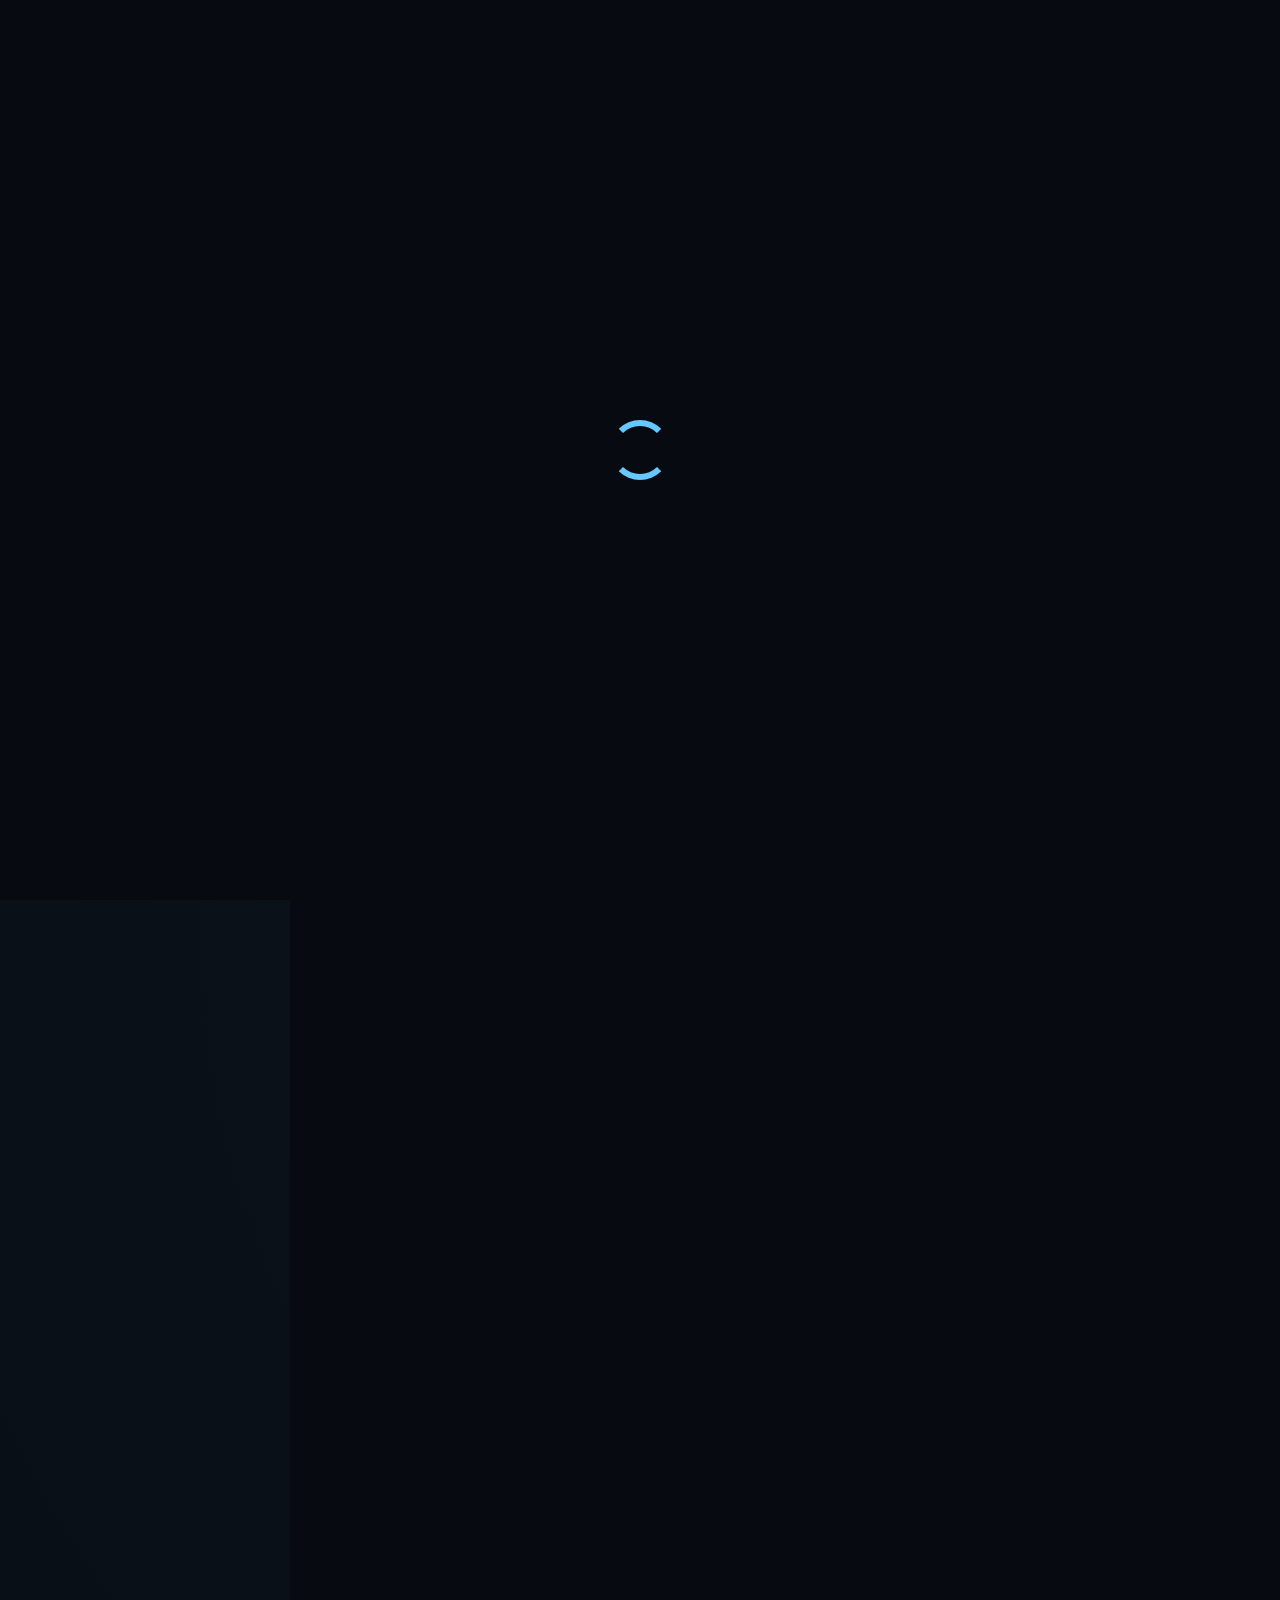
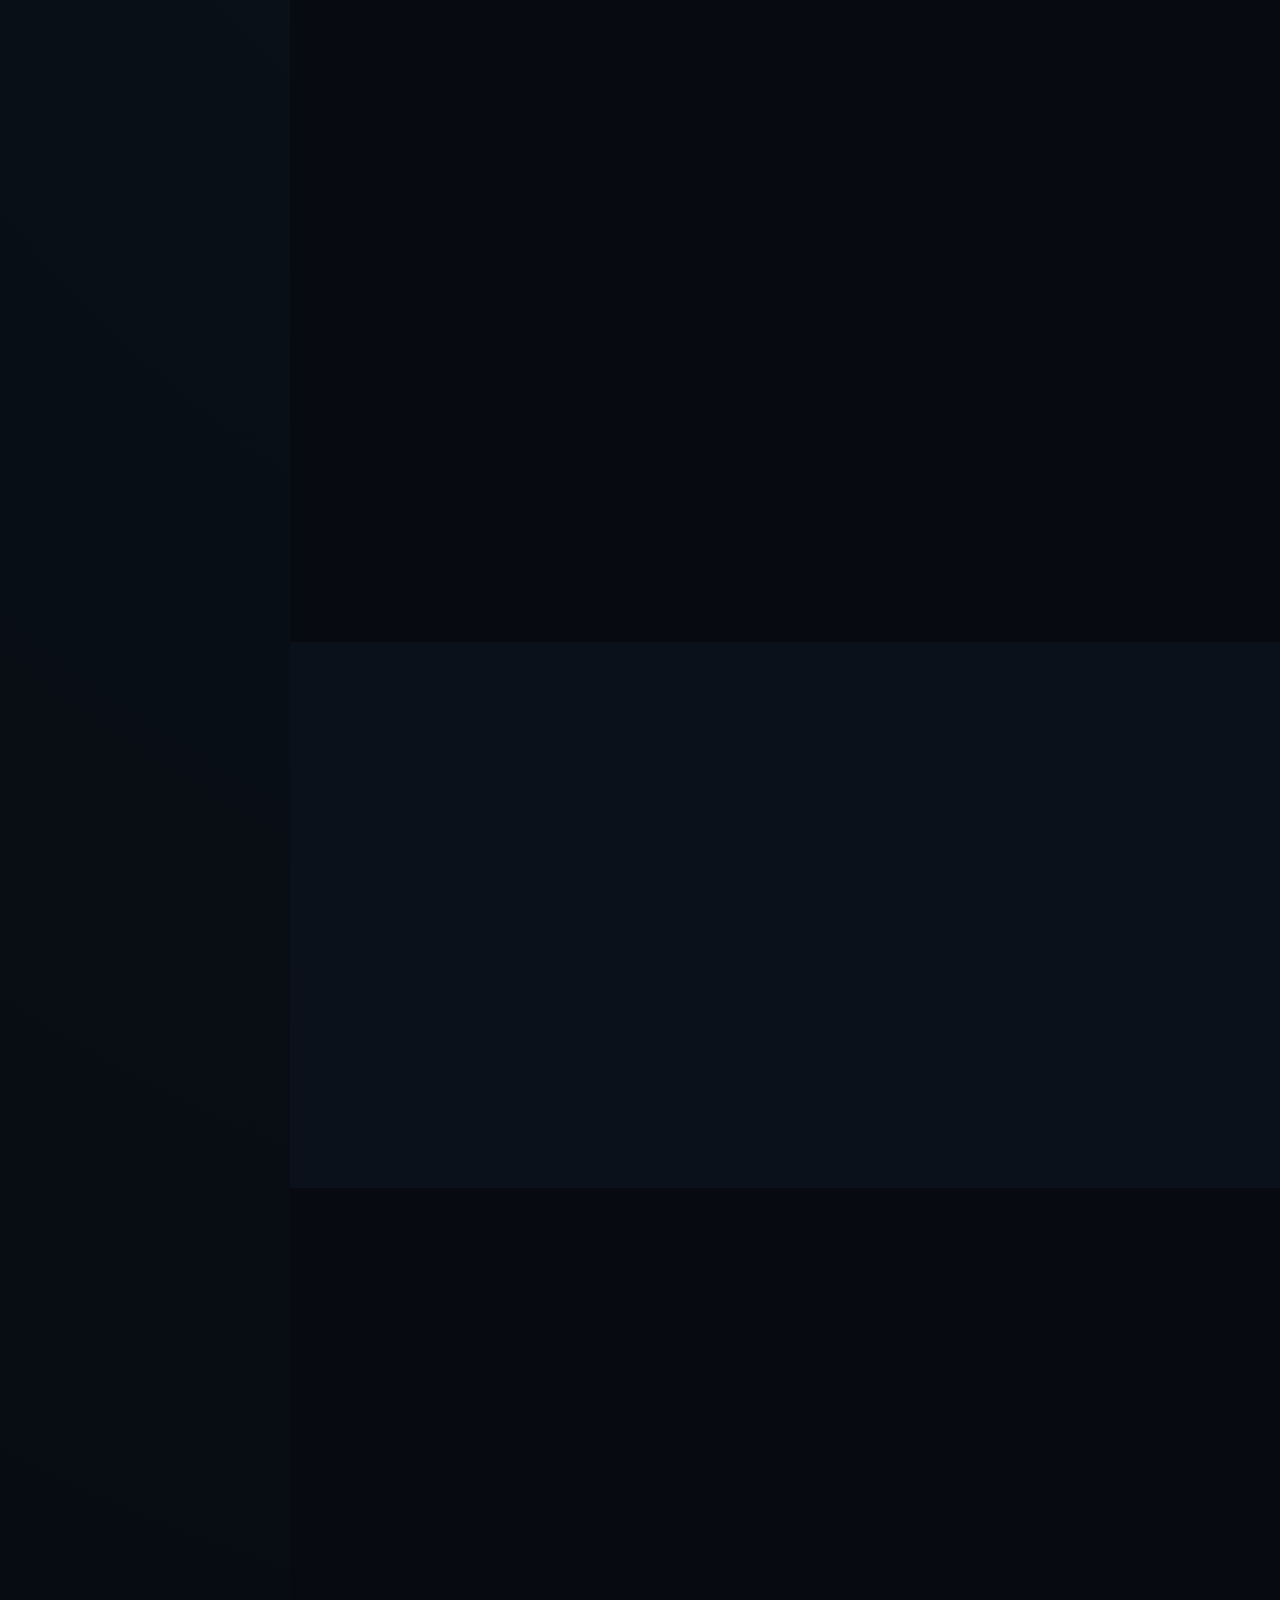
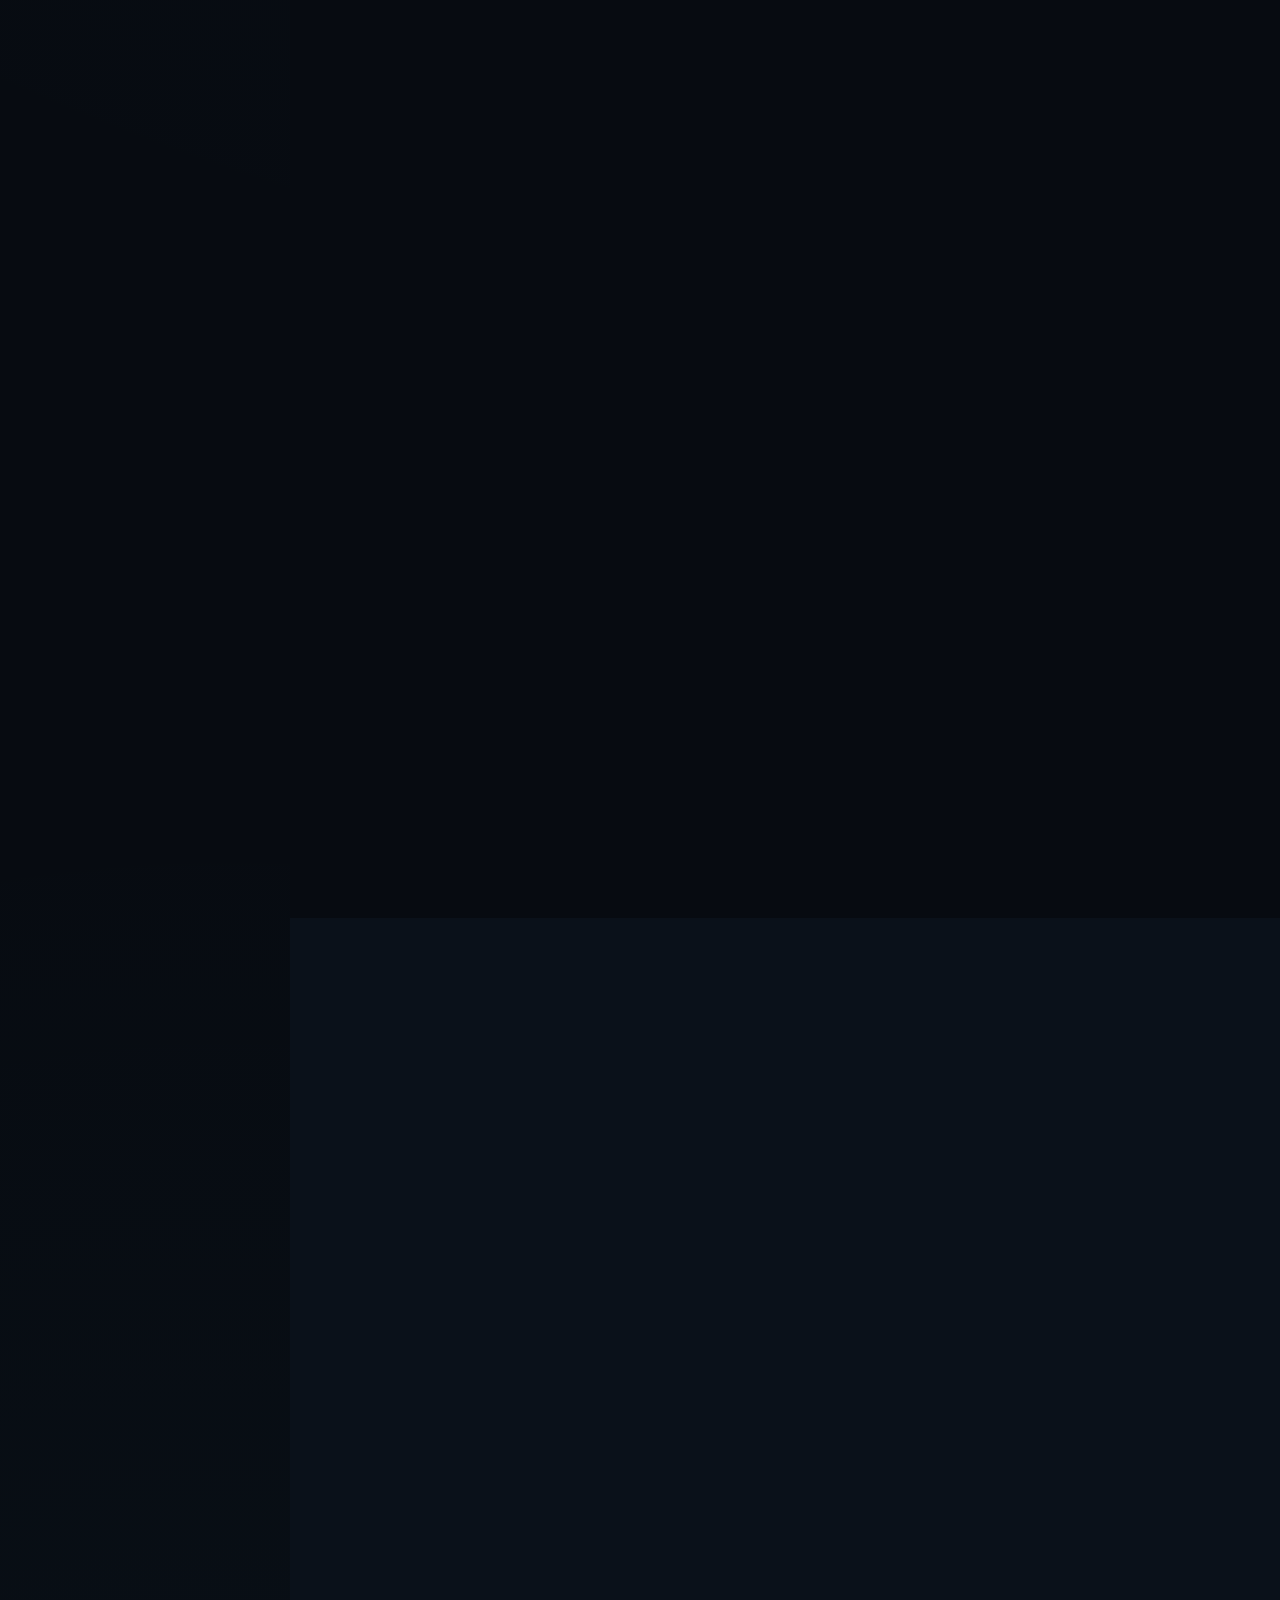
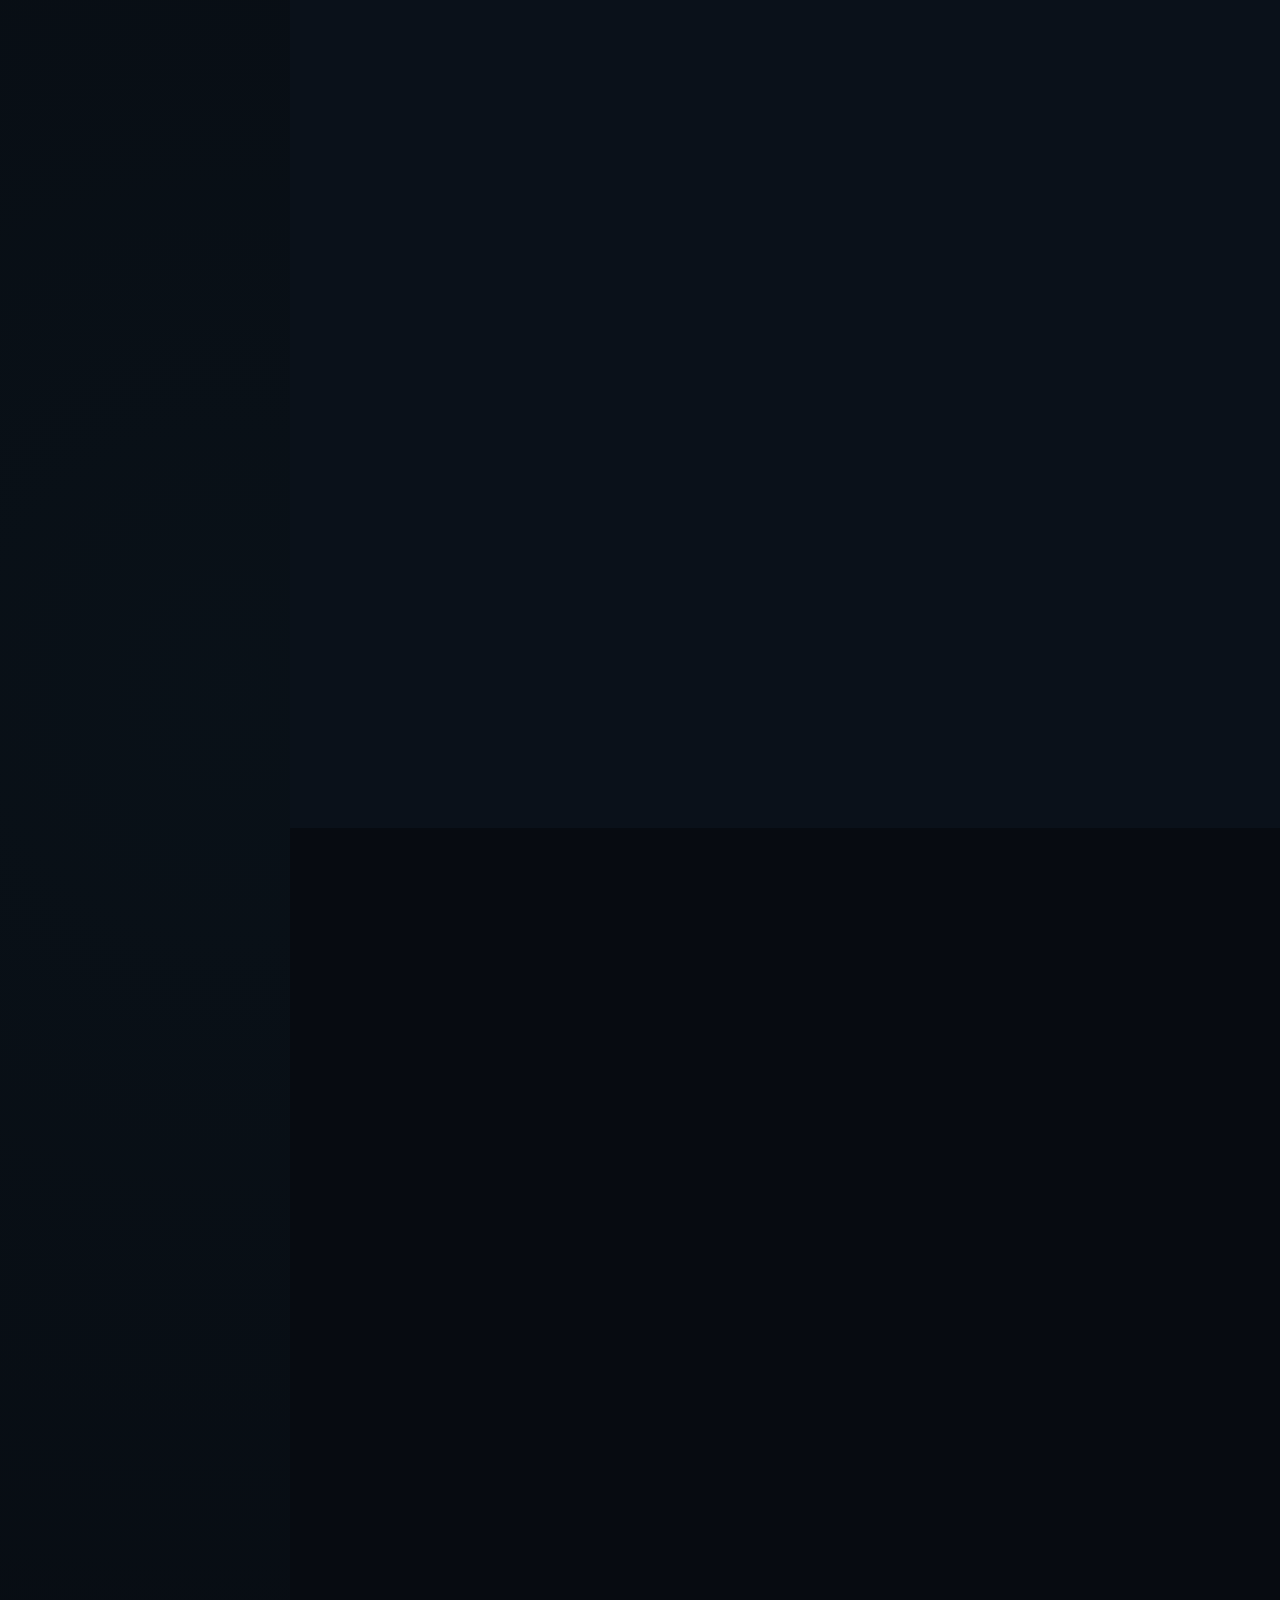
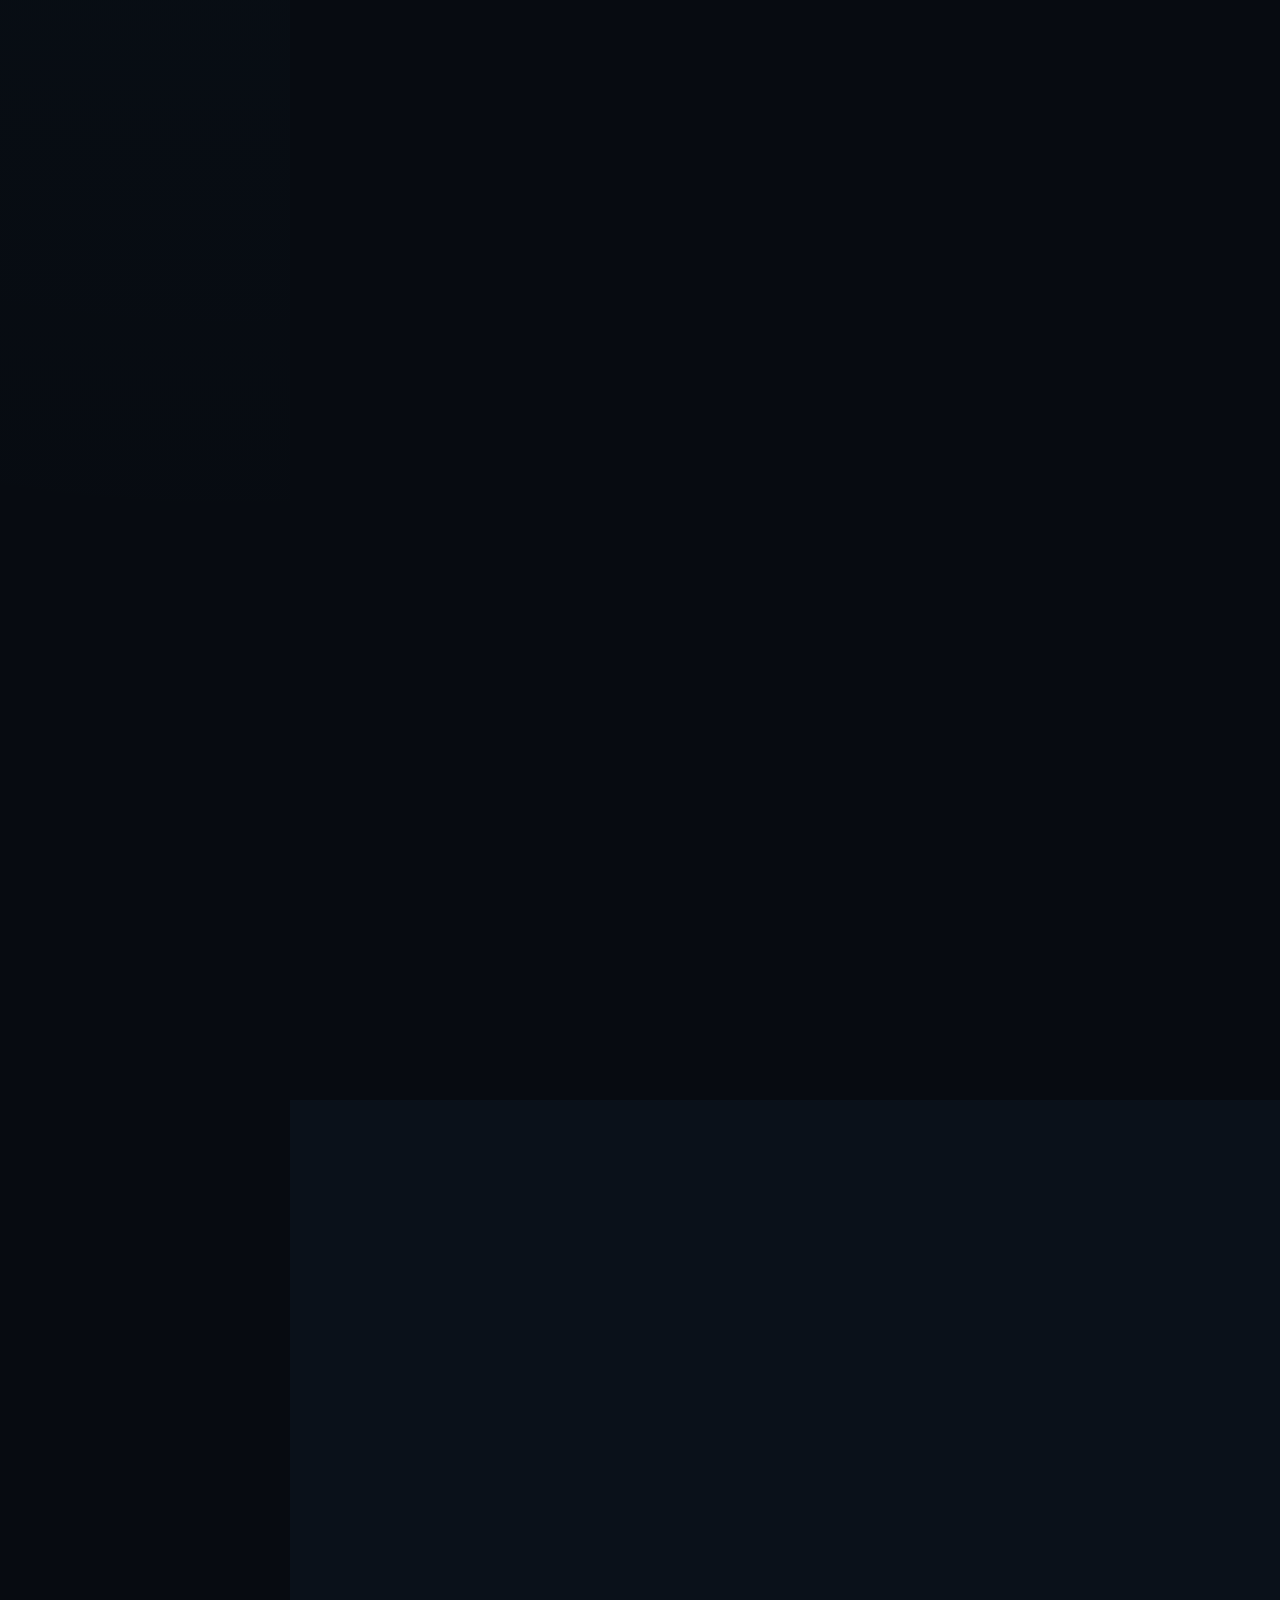
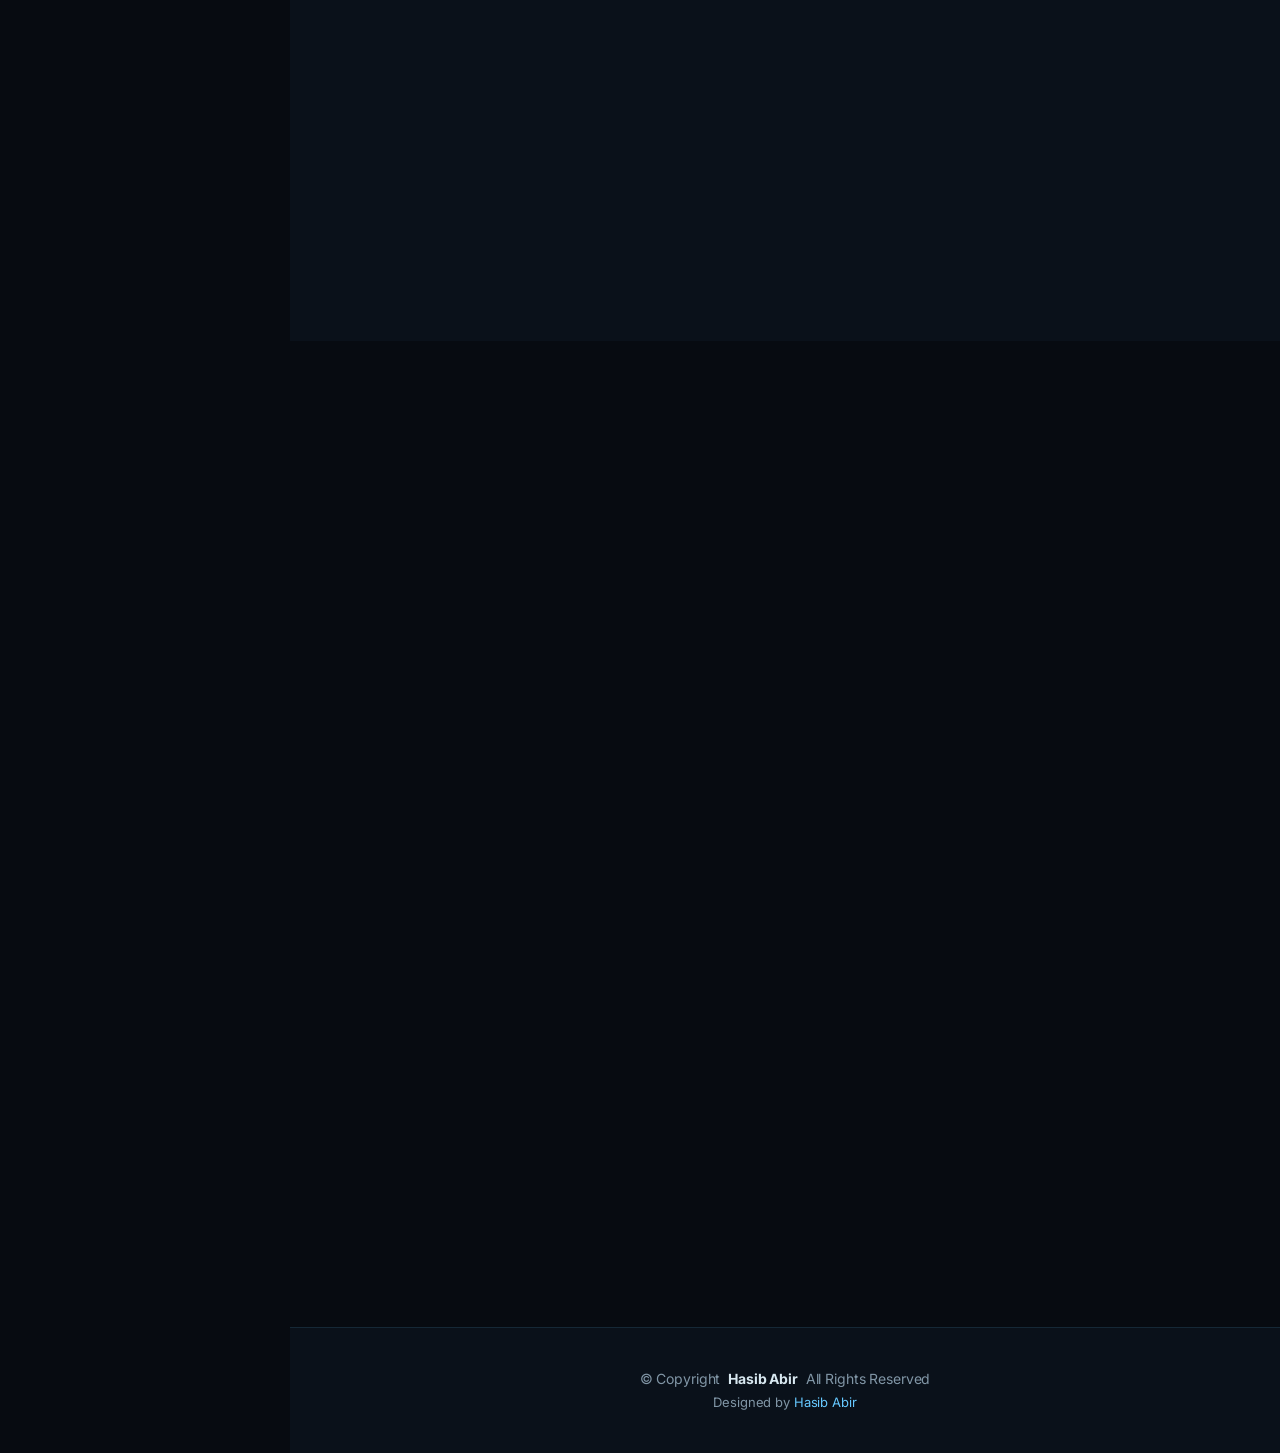
==== commit 59fc7658: "Restore mcHasib alias signals for portfolio SEO" ====
--- a/index.html
+++ b/index.html
@@ -4,24 +4,24 @@
 <head>
   <meta charset="utf-8">
   <meta content="width=device-width, initial-scale=1.0" name="viewport">
-  <title>mcHasib | Hasib Abir, Dubai IT Freelancer &amp; Tech Support</title>
-  <meta name="description" content="Meet Hasib Abir, also known as mcHasib, a Dubai-based IT freelancer offering tech support, web and app design, digital systems and creative technology.">
+  <title>Hasib Abir | Dubai System Analyst, IT Freelancer &amp; Tech Support</title>
+  <meta name="description" content="Hasib Abir is a Dubai-based System Analyst and IT freelancer focused on tech support, web and app design, digital systems, cybersecurity and AI tools.">
   <meta name="author" content="Hasib Abir">
   <meta name="robots" content="index,follow,max-image-preview:large,max-snippet:-1,max-video-preview:-1">
   <meta name="theme-color" content="#07111a">
-  <link rel="canonical" href="https://www.hasibabir.us/">
+  <link rel="canonical" href="https://profile.hasibabir.us/">
 
   <!-- Open Graph / social sharing -->
   <meta property="og:locale" content="en_US">
   <meta property="og:type" content="profile">
-  <meta property="og:site_name" content="mcHasib | Hasib Abir">
-  <meta property="og:title" content="mcHasib | Hasib Abir, Dubai IT Freelancer &amp; Tech Support">
-  <meta property="og:description" content="Meet Hasib Abir, also known as mcHasib, a Dubai-based IT freelancer offering tech support, web and app design, digital systems and creative technology.">
-  <meta property="og:url" content="https://www.hasibabir.us/">
-  <meta property="og:image" content="https://www.hasibabir.us/assets/img/hero-bg.jpg">
-  <meta property="og:image:width" content="1536">
-  <meta property="og:image:height" content="1024">
-  <meta property="og:image:alt" content="Hasib Abir, Dubai-based IT freelancer and web designer">
+  <meta property="og:site_name" content="Hasib Abir">
+  <meta property="og:title" content="Hasib Abir | Dubai System Analyst, IT Freelancer &amp; Tech Support">
+  <meta property="og:description" content="Portfolio of Hasib Abir, a Dubai-based System Analyst and IT freelancer focused on tech support, web and app design, digital systems, cybersecurity and AI tools.">
+  <meta property="og:url" content="https://profile.hasibabir.us/">
+  <meta property="og:image" content="https://profile.hasibabir.us/assets/img/my-profile-img.jpg">
+  <meta property="og:image:width" content="600">
+  <meta property="og:image:height" content="600">
+  <meta property="og:image:alt" content="Portrait of Hasib Abir, Dubai-based System Analyst and IT freelancer">
   <meta property="profile:first_name" content="Hasib">
   <meta property="profile:last_name" content="Abir">
   <meta property="profile:username" content="mchasib">
@@ -30,10 +30,10 @@
   <meta name="twitter:card" content="summary_large_image">
   <meta name="twitter:site" content="@mchasibofficial">
   <meta name="twitter:creator" content="@mchasibofficial">
-  <meta name="twitter:title" content="mcHasib | Hasib Abir, Dubai IT Freelancer &amp; Tech Support">
-  <meta name="twitter:description" content="Meet Hasib Abir, also known as mcHasib, a Dubai-based IT freelancer offering tech support, web and app design, digital systems and creative technology.">
-  <meta name="twitter:image" content="https://www.hasibabir.us/assets/img/hero-bg.jpg">
-  <meta name="twitter:image:alt" content="Hasib Abir, Dubai-based IT freelancer and web designer">
+  <meta name="twitter:title" content="Hasib Abir | Dubai System Analyst, IT Freelancer &amp; Tech Support">
+  <meta name="twitter:description" content="Portfolio of Hasib Abir, a Dubai-based System Analyst and IT freelancer focused on tech support, web and app design, digital systems, cybersecurity and AI tools.">
+  <meta name="twitter:image" content="https://profile.hasibabir.us/assets/img/my-profile-img.jpg">
+  <meta name="twitter:image:alt" content="Portrait of Hasib Abir, Dubai-based System Analyst and IT freelancer">
   <link rel="preload" as="image" href="assets/img/hero-bg.jpg" fetchpriority="high">
 
   <script type="application/ld+json">
@@ -42,32 +42,37 @@
   "@graph": [
     {
       "@type": "WebSite",
-      "@id": "https://www.hasibabir.us/#website",
-      "url": "https://www.hasibabir.us/",
-      "name": "mcHasib | Hasib Abir",
+      "@id": "https://profile.hasibabir.us/#website",
+      "url": "https://profile.hasibabir.us/",
+      "name": "Hasib Abir",
       "alternateName": [
         "Hasib Abir",
-        "mcHasib",
-        "hasibabir"
+        "mcHasib"
       ],
-      "description": "Official portfolio of Hasib Abir (mcHasib), a Dubai-based System Analyst, IT freelancer, web designer and creative technologist.",
+      "description": "Official portfolio of Hasib Abir, a Dubai-based System Analyst, IT freelancer, web designer and creative technologist.",
       "inLanguage": "en",
       "publisher": {
-        "@id": "https://www.hasibabir.us/#person"
+        "@id": "https://profile.hasibabir.us/#person"
       }
     },
     {
       "@type": "Person",
-      "@id": "https://www.hasibabir.us/#person",
+      "@id": "https://profile.hasibabir.us/#person",
       "name": "Hasib Abir",
       "alternateName": [
+        "Hasib",
         "mcHasib",
-        "Hasib",
-        "hasibabir",
-        "Haisbabir"
+        "mchasib"
       ],
-      "url": "https://www.hasibabir.us/",
-      "image": "https://www.hasibabir.us/assets/img/my-profile-img.jpg",
+      "url": "https://profile.hasibabir.us/",
+      "image": {
+        "@type": "ImageObject",
+        "url": "https://profile.hasibabir.us/assets/img/my-profile-img.jpg",
+        "contentUrl": "https://profile.hasibabir.us/assets/img/my-profile-img.jpg",
+        "caption": "Hasib Abir",
+        "width": 600,
+        "height": 600
+      },
       "jobTitle": [
         "System Analyst",
         "IT Freelancer",
@@ -145,15 +150,23 @@
     },
     {
       "@type": "ProfilePage",
-      "@id": "https://www.hasibabir.us/#webpage",
-      "url": "https://www.hasibabir.us/",
-      "name": "Hasib Abir (mcHasib) - Dubai IT Freelancer, System Analyst and Web Designer",
-      "description": "Official portfolio and profile of Hasib Abir, also known as mcHasib.",
+      "@id": "https://profile.hasibabir.us/#webpage",
+      "url": "https://profile.hasibabir.us/",
+      "name": "Hasib Abir | Dubai System Analyst, IT Freelancer and Web Designer",
+      "description": "Official portfolio and professional profile of Hasib Abir.",
       "isPartOf": {
-        "@id": "https://www.hasibabir.us/#website"
+        "@id": "https://profile.hasibabir.us/#website"
       },
       "mainEntity": {
-        "@id": "https://www.hasibabir.us/#person"
+        "@id": "https://profile.hasibabir.us/#person"
+      },
+      "primaryImageOfPage": {
+        "@type": "ImageObject",
+        "url": "https://profile.hasibabir.us/assets/img/my-profile-img.jpg",
+        "contentUrl": "https://profile.hasibabir.us/assets/img/my-profile-img.jpg",
+        "caption": "Hasib Abir",
+        "width": 600,
+        "height": 600
       },
       "inLanguage": "en"
     }
@@ -168,7 +181,7 @@
   <!-- Fonts -->
   <link href="https://fonts.googleapis.com" rel="preconnect">
   <link href="https://fonts.gstatic.com" rel="preconnect" crossorigin>
-  <link href="https://fonts.googleapis.com/css2?family=Inter:wght@300;400;500;600;700;800&family=Space+Grotesk:wght@400;500;600;700&display=swap" rel="stylesheet">
+  <link href="https://fonts.googleapis.com/css2?family=Inter:wght@300;400;500;600;700;800&family=Space+Grotesk:wght@400;500;600;700;800&display=swap" rel="stylesheet">
 
   <!-- Vendor CSS Files -->
   <link href="assets/vendor/bootstrap/css/bootstrap.min.css" rel="stylesheet">
@@ -303,14 +316,11 @@
         </span>
       </li>
       <li><i class="bi bi-mortarboard"></i> <strong>Degree:</strong> <span>HND in Cybersecurity | Pearson UK</span></li>
+      <li><i class="bi bi-briefcase"></i> <strong>Freelance:</strong> <span>Available</span></li>
       <li><i class="bi bi-envelope"></i> <strong>Email:</strong> <span>connect@hasibabir.us</span></li>
-      <li><i class="bi bi-person-check"></i> <strong>Freelance:</strong> <span>Available</span></li>
     </ul>
   </div>
 </div>
-            <p class="py-3">
-              I combine analytical thinking with creativity, whether I’m developing digital solutions or producing music, aiming to craft experiences that are both innovative and meaningful. I thrive on challenges, collaboration, and continuous growth.
-            </p>
           </div>
         </div>
 
@@ -323,37 +333,37 @@
 
       <div class="container" data-aos="fade-up" data-aos-delay="100">
 
-        <div class="row gy-4 align-items-center">
+        <div class="row gy-4">
 
           <div class="col-lg-3 col-md-6">
             <div class="stats-item">
               <i class="bi bi-emoji-smile"></i>
-              <span data-purecounter-start="0" data-purecounter-end="159" data-purecounter-duration="1" class="purecounter"></span>
-              <p><strong>Happy Clients</strong> <span>World Wide</span></p>
+              <span data-purecounter-start="0" data-purecounter-end="28" data-purecounter-duration="1" class="purecounter"></span>
+              <p><strong>Happy Clients</strong> <span>across freelance &amp; professional projects</span></p>
             </div>
           </div><!-- End Stats Item -->
 
           <div class="col-lg-3 col-md-6">
             <div class="stats-item">
               <i class="bi bi-journal-richtext"></i>
-              <span data-purecounter-start="0" data-purecounter-end="204" data-purecounter-duration="1" class="purecounter"></span>
-              <p><strong>Projects</strong> <span>Completed and Delivered</span></p>
+              <span data-purecounter-start="0" data-purecounter-end="36" data-purecounter-duration="1" class="purecounter"></span>
+              <p><strong>Projects</strong> <span>web, design &amp; digital systems</span></p>
             </div>
           </div><!-- End Stats Item -->
 
           <div class="col-lg-3 col-md-6">
             <div class="stats-item">
               <i class="bi bi-headset"></i>
-              <span data-purecounter-start="0" data-purecounter-end="1500" data-purecounter-duration="1" class="purecounter"></span>
-              <p><strong>Hours Of Support</strong> <span>Online</span></p>
+              <span data-purecounter-start="0" data-purecounter-end="1453" data-purecounter-duration="1" class="purecounter"></span>
+              <p><strong>Hours Of Support</strong> <span>IT &amp; technical assistance</span></p>
             </div>
           </div><!-- End Stats Item -->
 
           <div class="col-lg-3 col-md-6">
             <div class="stats-item">
               <i class="bi bi-people"></i>
-              <span data-purecounter-start="0" data-purecounter-end="12" data-purecounter-duration="1" class="purecounter"></span>
-              <p><strong>Team Members</strong> <span>World Wide</span></p>
+              <span data-purecounter-start="0" data-purecounter-end="17" data-purecounter-duration="1" class="purecounter"></span>
+              <p><strong>Collaborations</strong> <span>clients, teams &amp; creative partners</span></p>
             </div>
           </div><!-- End Stats Item -->
 
@@ -369,7 +379,7 @@
       <!-- Section Title -->
       <div class="container section-title" data-aos="fade-up">
         <h2>Skills</h2>
-        <p>Skills I’ve developed through my education and hands-on experience. My skill set spans both technical and creative domains. I have a strong foundation in Cybersecurity and ICT, with hands-on experience in Web & App Design. I bring ideas to life through Digital Design & Graphics and Photography, while exploring AI and machine learning to solve complex problems and automate workflows. Music is another outlet where I apply my creativity through Music Production. Combined with my Research & Analytical Thinking, I approach every project with curiosity, precision, and a drive to learn and innovate.</p>
+        <p>Hands-on experience across web, design, AI tools, IT support, and digital systems.</p>
       </div><!-- End Section Title -->
 
       <div class="container" data-aos="fade-up" data-aos-delay="100">
@@ -379,21 +389,21 @@
           <div class="col-lg-6">
 
             <div class="progress">
-              <span class="skill"><span>Digital Design & Graphics</span> <i class="val">100%</i></span>
+              <span class="skill"><span>HTML</span> <i class="val">100%</i></span>
               <div class="progress-bar-wrap">
                 <div class="progress-bar" role="progressbar" aria-valuenow="100" aria-valuemin="0" aria-valuemax="100"></div>
               </div>
             </div><!-- End Skills Item -->
 
             <div class="progress">
-              <span class="skill"><span>Web & App Design</span> <i class="val">90%</i></span>
+              <span class="skill"><span>CSS</span> <i class="val">90%</i></span>
               <div class="progress-bar-wrap">
                 <div class="progress-bar" role="progressbar" aria-valuenow="90" aria-valuemin="0" aria-valuemax="100"></div>
               </div>
             </div><!-- End Skills Item -->
 
             <div class="progress">
-              <span class="skill"><span>Artificial Intelligence & Data Analysis</span> <i class="val">75%</i></span>
+              <span class="skill"><span>JavaScript</span> <i class="val">75%</i></span>
               <div class="progress-bar-wrap">
                 <div class="progress-bar" role="progressbar" aria-valuenow="75" aria-valuemin="0" aria-valuemax="100"></div>
               </div>
@@ -404,23 +414,23 @@
           <div class="col-lg-6">
 
             <div class="progress">
-              <span class="skill"><span>Music Production</span> <i class="val">80%</i></span>
+              <span class="skill"><span>Python</span> <i class="val">60%</i></span>
               <div class="progress-bar-wrap">
-                <div class="progress-bar" role="progressbar" aria-valuenow="80" aria-valuemin="0" aria-valuemax="100"></div>
+                <div class="progress-bar" role="progressbar" aria-valuenow="60" aria-valuemin="0" aria-valuemax="100"></div>
               </div>
             </div><!-- End Skills Item -->
 
             <div class="progress">
-              <span class="skill"><span>Research & Analytical Thinking</span> <i class="val">90%</i></span>
+              <span class="skill"><span>AI Tools</span> <i class="val">90%</i></span>
               <div class="progress-bar-wrap">
                 <div class="progress-bar" role="progressbar" aria-valuenow="90" aria-valuemin="0" aria-valuemax="100"></div>
               </div>
             </div><!-- End Skills Item -->
 
             <div class="progress">
-              <span class="skill"><span>Photography</span> <i class="val">65%</i></span>
+              <span class="skill"><span>Adobe Creative Suite</span> <i class="val">85%</i></span>
               <div class="progress-bar-wrap">
-                <div class="progress-bar" role="progressbar" aria-valuenow="65" aria-valuemin="0" aria-valuemax="100"></div>
+                <div class="progress-bar" role="progressbar" aria-valuenow="85" aria-valuemin="0" aria-valuemax="100"></div>
               </div>
             </div><!-- End Skills Item -->
 
@@ -438,7 +448,7 @@
       <!-- Section Title -->
       <div class="container section-title" data-aos="fade-up">
         <h2>Resume</h2>
-        <p>Motivated and detail-oriented IT and Computing graduate with a strong academic background, holding a Pearson BTEC Higher National Diploma (HND) in Computing. Passionate about technology, research, and problem-solving, with a growing focus on AI and automation.</p>
+        <p>A snapshot of my professional journey, education, and hands-on experience across IT support, digital systems, web, and creative technology.</p>
       </div><!-- End Section Title -->
 
       <div class="container">
@@ -446,13 +456,13 @@
         <div class="row">
 
           <div class="col-lg-6" data-aos="fade-up" data-aos-delay="100">
-            <h3 class="resume-title">Sumary</h3>
+            <h3 class="resume-title">Summary</h3>
 
             <div class="resume-item pb-0">
-              <h4>Abdullah Al Hasib</h4>
-              <p><em>Dubai-based System Analyst and IT freelancer with an HND in Cybersecurity and hands-on experience in web and app design, IT support, digital systems, and digital content creation. Skilled in front-end development, troubleshooting, technical support, and analytical problem-solving.</em></p>
+              <h4>Hasib Abir</h4>
+              <p><em>System Analyst and IT professional with experience in IT support, digital systems, web design, and creative technology. I enjoy solving technical problems, building practical digital solutions, and continuously learning new tools and technologies.</em></p>
               <ul>
-                <li>DIFC, Dubai, UAE</li>
+                <li>Dubai, United Arab Emirates</li>
                 <li>+970 5511 65095</li>
                 <li>connect@hasibabir.us</li>
               </ul>
@@ -460,49 +470,48 @@
 
             <h3 class="resume-title">Education</h3>
             <div class="resume-item">
-              <h4>Pearson BTEC Higher National Diploma: Cyber Security</h4>
-              <h5>12/2025</h5>
-              <p><em>Global Banking School, (GBS Dubai), Internet City, Dubai, UAE</em></p>
-              <p>Focused on core areas such as cybersecurity principles, network security, system administration, and ethical hacking. Developed practical skills in IT infrastructure, risk assessment, and securing digital systems, along with experience in web development and database management.</p>
+              <h4>Pearson BTEC Higher National Diploma in Cyber Security</h4>
+              <h5>2024 - 2026</h5>
+              <p><em>Global Business Studies (GBS), Dubai, UAE</em></p>
+              <p>Completed a Pearson UK Higher National Diploma focused on cyber security, covering security principles, networking, risk management, digital forensics, and modern IT systems.</p>
             </div><!-- Edn Resume Item -->
 
             <div class="resume-item">
-              <h4>Diploma in Engineering: Computer Technology</h4>
-              <h5>03/2020</h5>
-              <p><em>Daffodil Polytechnic Institute, Dhaka, Bangladesh</em></p>
-              <p>Built a strong foundation in computer systems, programming, networking, and hardware technologies. Gained hands-on experience in software development, troubleshooting, and IT support, supporting both technical understanding and problem-solving abilities.</p>
+              <h4>Higher Secondary Certificate (HSC)</h4>
+              <h5>2013 - 2015</h5>
+              <p><em>Bangladesh</em></p>
+              <p>Completed Higher Secondary Certificate with a focus on science and technology.</p>
             </div><!-- Edn Resume Item -->
 
           </div>
 
           <div class="col-lg-6" data-aos="fade-up" data-aos-delay="200">
             <h3 class="resume-title">Professional Experience</h3>
+
             <div class="resume-item">
-              <h4>GuideMe Education</h4>
-              <h5>2025 - 2026</h5>
+              <h4>System Analyst &amp; IT Support</h4>
+              <h5>2026 - Present</h5>
+              <p><em>The Finest Clean, Dubai, UAE</em></p>
+              <ul>
+                <li>Maintain and support company digital systems, devices, and online platforms.</li>
+                <li>Troubleshoot day-to-day IT, software, and connectivity issues.</li>
+                <li>Support website updates, digital tools, and internal workflow improvements.</li>
+                <li>Assist with technical setup and digital solutions for daily operations.</li>
+              </ul>
+            </div><!-- Edn Resume Item -->
+
+            <div class="resume-item">
+              <h4>Freelance Web &amp; Digital Solutions</h4>
+              <h5>2020 - Present</h5>
               <p><em>Dubai, UAE</em></p>
               <ul>
-                <li>Designed engaging visual content for educational materials and marketing campaigns.</li>
-<li>Collaborated with team members to create cohesive branding and messaging strategies.</li>
-<li>Created engaging social media content for brand awareness and audience engagement.</li>
-<li>Assisted in developing digital marketing campaigns to promote new products.</li>
-<li>Analyzed competitor strategies to inform marketing tactics and positioning efforts.</li>
+                <li>Design and build responsive websites for personal and business clients.</li>
+                <li>Create digital branding, graphics, and social media assets.</li>
+                <li>Work with modern web tools, AI-assisted workflows, and automation.</li>
+                <li>Provide technical support and digital consulting for small businesses and individuals.</li>
               </ul>
             </div><!-- Edn Resume Item -->
 
-            <div class="resume-item">
-              <h4>Global Brand Pvt. Ltd</h4>
-              <h5>2019 - 2020</h5>
-              <p><em>Dhaka, Bangladesh</em></p>
-              <ul>
-                <li>Created visual concepts for marketing materials and digital campaigns.</li>
-<li>Designed promotional assets for social media and online platforms.</li>
-<li>Utilized Adobe Creative Suite to produce high-quality graphics and layouts.</li>
-<li>Conducted research on design trends to enhance creative output.</li>
-<li>Developed graphics, logos and layouts for product illustrations, company logos, and websites.</li>
-              </ul>
-            </div><!-- Edn Resume Item -->
-
           </div>
 
         </div>
@@ -512,158 +521,179 @@
     </section><!-- /Resume Section -->
 
     <!-- Portfolio Section -->
-    <section class="portfolio section light-background" id="portfolio">
-<!-- Section Title -->
-<div class="container section-title" data-aos="fade-up">
-<h2>Portfolio</h2>
-<p>A curated collection of my design and web development work, showcasing a range of projects across branding, digital marketing, and UI/UX design. Each project reflects my focus on creativity, functionality, and attention to detail. From social media campaigns to full website designs, my portfolio highlights my ability to transform ideas into visually engaging and effective solutions.</p>
-</div><!-- End Section Title -->
-<div class="container">
-<div class="isotope-layout" data-default-filter="*" data-layout="masonry" data-sort="original-order">
-<ul class="portfolio-filters isotope-filters" data-aos="fade-up" data-aos-delay="100">
-<li class="filter-active" data-filter="*">All</li>
-<li data-filter=".filter-app">App</li>
-<li data-filter=".filter-product">Product</li>
-<li data-filter=".filter-branding">Branding</li>
-<li data-filter=".filter-books">Books</li>
-</ul><!-- End Portfolio Filters -->
-<div class="row gy-4 isotope-container" data-aos="fade-up" data-aos-delay="200">
-<div class="col-lg-4 col-md-6 portfolio-item isotope-item filter-app">
-<div class="portfolio-content h-100">
-<img alt="Mobile dashboard UI concept by Hasib Abir" class="img-fluid" decoding="async" height="768" loading="lazy" src="assets/img/portfolio/app-1.jpg" width="1024"/>
-<div class="portfolio-info">
-<h4>Mobile Dashboard UI</h4>
-<p>Responsive mobile dashboard interface concept.</p>
-<a aria-label="Preview Mobile Dashboard UI" class="glightbox preview-link" data-gallery="portfolio-gallery-app" href="assets/img/portfolio/app-1.jpg" title="Mobile Dashboard UI"><i class="bi bi-zoom-in"></i></a>
-<a aria-label="View portfolio details for Mobile Dashboard UI" class="details-link" href="portfolio-details.html" title="View portfolio"><i class="bi bi-link-45deg"></i></a>
-</div>
-</div>
-</div><!-- End Portfolio Item -->
-<div class="col-lg-4 col-md-6 portfolio-item isotope-item filter-product">
-<div class="portfolio-content h-100">
-<img alt="Smartwatch product presentation concept by Hasib Abir" class="img-fluid" decoding="async" height="768" loading="lazy" src="assets/img/portfolio/product-1.jpg" width="1024"/>
-<div class="portfolio-info">
-<h4>Smartwatch Presentation</h4>
-<p>Product presentation concept for wearable technology.</p>
-<a aria-label="Preview Smartwatch Presentation" class="glightbox preview-link" data-gallery="portfolio-gallery-product" href="assets/img/portfolio/product-1.jpg" title="Smartwatch Presentation"><i class="bi bi-zoom-in"></i></a>
-<a aria-label="View portfolio details for Smartwatch Presentation" class="details-link" href="portfolio-details.html" title="View portfolio"><i class="bi bi-link-45deg"></i></a>
-</div>
-</div>
-</div><!-- End Portfolio Item -->
-<div class="col-lg-4 col-md-6 portfolio-item isotope-item filter-branding">
-<div class="portfolio-content h-100">
-<img alt="Cosmetic branding and packaging concept by Hasib Abir" class="img-fluid" decoding="async" height="768" loading="lazy" src="assets/img/portfolio/branding-1.jpg" width="1024"/>
-<div class="portfolio-info">
-<h4>Cosmetic Brand Concept</h4>
-<p>Premium cosmetic packaging and brand presentation concept.</p>
-<a aria-label="Preview Cosmetic Brand Concept" class="glightbox preview-link" data-gallery="portfolio-gallery-branding" href="assets/img/portfolio/branding-1.jpg" title="Cosmetic Brand Concept"><i class="bi bi-zoom-in"></i></a>
-<a aria-label="View portfolio details for Cosmetic Brand Concept" class="details-link" href="portfolio-details.html" title="View portfolio"><i class="bi bi-link-45deg"></i></a>
-</div>
-</div>
-</div><!-- End Portfolio Item -->
-<div class="col-lg-4 col-md-6 portfolio-item isotope-item filter-books">
-<div class="portfolio-content h-100">
-<img alt="Editorial book cover design concept by Hasib Abir" class="img-fluid" decoding="async" height="768" loading="lazy" src="assets/img/portfolio/books-1.jpg" width="1024"/>
-<div class="portfolio-info">
-<h4>Editorial Cover Concept</h4>
-<p>Editorial book cover and print presentation concept.</p>
-<a aria-label="Preview Editorial Cover Concept" class="glightbox preview-link" data-gallery="portfolio-gallery-book" href="assets/img/portfolio/books-1.jpg" title="Editorial Cover Concept"><i class="bi bi-zoom-in"></i></a>
-<a aria-label="View portfolio details for Editorial Cover Concept" class="details-link" href="portfolio-details.html" title="View portfolio"><i class="bi bi-link-45deg"></i></a>
-</div>
-</div>
-</div><!-- End Portfolio Item -->
-<div class="col-lg-4 col-md-6 portfolio-item isotope-item filter-app">
-<div class="portfolio-content h-100">
-<img alt="Digital wallet mobile UI concept by Hasib Abir" class="img-fluid" decoding="async" height="768" loading="lazy" src="assets/img/portfolio/app-2.jpg" width="1024"/>
-<div class="portfolio-info">
-<h4>Digital Wallet UI</h4>
-<p>Mobile wallet interface concept focused on clear interaction.</p>
-<a aria-label="Preview Digital Wallet UI" class="glightbox preview-link" data-gallery="portfolio-gallery-app" href="assets/img/portfolio/app-2.jpg" title="Digital Wallet UI"><i class="bi bi-zoom-in"></i></a>
-<a aria-label="View portfolio details for Digital Wallet UI" class="details-link" href="portfolio-details.html" title="View portfolio"><i class="bi bi-link-45deg"></i></a>
-</div>
-</div>
-</div><!-- End Portfolio Item -->
-<div class="col-lg-4 col-md-6 portfolio-item isotope-item filter-product">
-<div class="portfolio-content h-100">
-<img alt="Technology product presentation concept by Hasib Abir" class="img-fluid" decoding="async" height="768" loading="lazy" src="assets/img/portfolio/product-2.jpg" width="1024"/>
-<div class="portfolio-info">
-<h4>Tech Product Styling</h4>
-<p>Technology product photography and presentation concept.</p>
-<a aria-label="Preview Tech Product Styling" class="glightbox preview-link" data-gallery="portfolio-gallery-product" href="assets/img/portfolio/product-2.jpg" title="Tech Product Styling"><i class="bi bi-zoom-in"></i></a>
-<a aria-label="View portfolio details for Tech Product Styling" class="details-link" href="portfolio-details.html" title="View portfolio"><i class="bi bi-link-45deg"></i></a>
-</div>
-</div>
-</div><!-- End Portfolio Item -->
-<div class="col-lg-4 col-md-6 portfolio-item isotope-item filter-branding">
-<div class="portfolio-content h-100">
-<img alt="Beauty and wellness branding concept by Hasib Abir" class="img-fluid" decoding="async" height="768" loading="lazy" src="assets/img/portfolio/branding-2.jpg" width="1024"/>
-<div class="portfolio-info">
-<h4>Wellness Brand Concept</h4>
-<p>Beauty and wellness branding with coordinated packaging.</p>
-<a aria-label="Preview Wellness Brand Concept" class="glightbox preview-link" data-gallery="portfolio-gallery-branding" href="assets/img/portfolio/branding-2.jpg" title="Wellness Brand Concept"><i class="bi bi-zoom-in"></i></a>
-<a aria-label="View portfolio details for Wellness Brand Concept" class="details-link" href="portfolio-details.html" title="View portfolio"><i class="bi bi-link-45deg"></i></a>
-</div>
-</div>
-</div><!-- End Portfolio Item -->
-<div class="col-lg-4 col-md-6 portfolio-item isotope-item filter-books">
-<div class="portfolio-content h-100">
-<img alt="Minimal book cover design concept by Hasib Abir" class="img-fluid" decoding="async" height="768" loading="lazy" src="assets/img/portfolio/books-2.jpg" width="1024"/>
-<div class="portfolio-info">
-<h4>Minimal Book Cover</h4>
-<p>Minimal editorial cover design and typography concept.</p>
-<a aria-label="Preview Minimal Book Cover" class="glightbox preview-link" data-gallery="portfolio-gallery-book" href="assets/img/portfolio/books-2.jpg" title="Minimal Book Cover"><i class="bi bi-zoom-in"></i></a>
-<a aria-label="View portfolio details for Minimal Book Cover" class="details-link" href="portfolio-details.html" title="View portfolio"><i class="bi bi-link-45deg"></i></a>
-</div>
-</div>
-</div><!-- End Portfolio Item -->
-<div class="col-lg-4 col-md-6 portfolio-item isotope-item filter-app">
-<div class="portfolio-content h-100">
-<img alt="Minimal mobile app interface concept by Hasib Abir" class="img-fluid" decoding="async" height="768" loading="lazy" src="assets/img/portfolio/app-3.jpg" width="1024"/>
-<div class="portfolio-info">
-<h4>Minimal App UI</h4>
-<p>Clean mobile application interface and visual system concept.</p>
-<a aria-label="Preview Minimal App UI" class="glightbox preview-link" data-gallery="portfolio-gallery-app" href="assets/img/portfolio/app-3.jpg" title="Minimal App UI"><i class="bi bi-zoom-in"></i></a>
-<a aria-label="View portfolio details for Minimal App UI" class="details-link" href="portfolio-details.html" title="View portfolio"><i class="bi bi-link-45deg"></i></a>
-</div>
-</div>
-</div><!-- End Portfolio Item -->
-<div class="col-lg-4 col-md-6 portfolio-item isotope-item filter-product">
-<div class="portfolio-content h-100">
-<img alt="Minimal product photography concept by Hasib Abir" class="img-fluid" decoding="async" height="768" loading="lazy" src="assets/img/portfolio/product-3.jpg" width="1024"/>
-<div class="portfolio-info">
-<h4>Minimal Product Visual</h4>
-<p>Minimal product photography and composition concept.</p>
-<a aria-label="Preview Minimal Product Visual" class="glightbox preview-link" data-gallery="portfolio-gallery-product" href="assets/img/portfolio/product-3.jpg" title="Minimal Product Visual"><i class="bi bi-zoom-in"></i></a>
-<a aria-label="View portfolio details for Minimal Product Visual" class="details-link" href="portfolio-details.html" title="View portfolio"><i class="bi bi-link-45deg"></i></a>
-</div>
-</div>
-</div><!-- End Portfolio Item -->
-<div class="col-lg-4 col-md-6 portfolio-item isotope-item filter-branding">
-<div class="portfolio-content h-100">
-<img alt="Health product packaging concept by Hasib Abir" class="img-fluid" decoding="async" height="768" loading="lazy" src="assets/img/portfolio/branding-3.jpg" width="1024"/>
-<div class="portfolio-info">
-<h4>Health Packaging Concept</h4>
-<p>Health product packaging and visual identity concept.</p>
-<a aria-label="Preview Health Packaging Concept" class="glightbox preview-link" data-gallery="portfolio-gallery-branding" href="assets/img/portfolio/branding-3.jpg" title="Health Packaging Concept"><i class="bi bi-zoom-in"></i></a>
-<a aria-label="View portfolio details for Health Packaging Concept" class="details-link" href="portfolio-details.html" title="View portfolio"><i class="bi bi-link-45deg"></i></a>
-</div>
-</div>
-</div><!-- End Portfolio Item -->
-<div class="col-lg-4 col-md-6 portfolio-item isotope-item filter-books">
-<div class="portfolio-content h-100">
-<img alt="Lifestyle editorial design concept by Hasib Abir" class="img-fluid" decoding="async" height="768" loading="lazy" src="assets/img/portfolio/books-3.jpg" width="1024"/>
-<div class="portfolio-info">
-<h4>Lifestyle Editorial</h4>
-<p>Lifestyle editorial cover and publication presentation concept.</p>
-<a aria-label="Preview Lifestyle Editorial" class="glightbox preview-link" data-gallery="portfolio-gallery-book" href="assets/img/portfolio/books-3.jpg" title="Lifestyle Editorial"><i class="bi bi-zoom-in"></i></a>
-<a aria-label="View portfolio details for Lifestyle Editorial" class="details-link" href="portfolio-details.html" title="View portfolio"><i class="bi bi-link-45deg"></i></a>
-</div>
-</div>
-</div><!-- End Portfolio Item -->
-</div><!-- End Portfolio Container -->
-</div>
-</div>
-</section><!-- /Portfolio Section -->
+    <section id="portfolio" class="portfolio section light-background">
+
+      <!-- Section Title -->
+      <div class="container section-title" data-aos="fade-up">
+        <h2>Portfolio</h2>
+        <p>A selection of my work across web design, digital systems, branding, photography, and creative projects.</p>
+      </div><!-- End Section Title -->
+
+      <div class="container">
+
+        <div class="isotope-layout" data-default-filter="*" data-layout="masonry" data-sort="original-order">
+
+          <ul class="portfolio-filters isotope-filters" data-aos="fade-up" data-aos-delay="100">
+            <li data-filter="*" class="filter-active">All</li>
+            <li data-filter=".filter-app">Web &amp; Apps</li>
+            <li data-filter=".filter-product">Design</li>
+            <li data-filter=".filter-branding">Photography</li>
+            <li data-filter=".filter-books">Creative</li>
+          </ul><!-- End Portfolio Filters -->
+
+          <div class="row gy-4 isotope-container" data-aos="fade-up" data-aos-delay="200">
+
+            <div class="col-lg-4 col-md-6 portfolio-item isotope-item filter-app">
+              <div class="portfolio-content h-100">
+                <img alt="RaphaelsFitness personal trainer website project in Dubai" class="img-fluid" decoding="async" height="600" loading="lazy" src="assets/img/portfolio/app-1.jpg" width="800"/>
+                <div class="portfolio-info">
+                  <h4>Web &amp; Apps</h4>
+                  <p>RaphaelsFitness Website</p>
+                  <a href="assets/img/portfolio/app-1.jpg" title="RaphaelsFitness Website" data-gallery="portfolio-gallery-app" class="glightbox preview-link"><i class="bi bi-zoom-in"></i></a>
+                  <a href="https://raphaelsfitness.com/" target="_blank" rel="noopener noreferrer" title="Visit RaphaelsFitness" class="details-link"><i class="bi bi-link-45deg"></i></a>
+                </div>
+              </div>
+            </div><!-- End Portfolio Item -->
+
+            <div class="col-lg-4 col-md-6 portfolio-item isotope-item filter-app">
+              <div class="portfolio-content h-100">
+                <img alt="AL MZDRY Building Contracting corporate website design project" class="img-fluid" decoding="async" height="600" loading="lazy" src="assets/img/portfolio/app-2.jpg" width="800"/>
+                <div class="portfolio-info">
+                  <h4>Web &amp; Apps</h4>
+                  <p>AL MZDRY Website Concept</p>
+                  <a href="assets/img/portfolio/app-2.jpg" title="AL MZDRY Website Concept" data-gallery="portfolio-gallery-app" class="glightbox preview-link"><i class="bi bi-zoom-in"></i></a>
+                  <a href="portfolio-details.html" title="More Details" class="details-link"><i class="bi bi-link-45deg"></i></a>
+                </div>
+              </div>
+            </div><!-- End Portfolio Item -->
+
+            <div class="col-lg-4 col-md-6 portfolio-item isotope-item filter-app">
+              <div class="portfolio-content h-100">
+                <img alt="TFC internal operations Android application interface" class="img-fluid" decoding="async" height="600" loading="lazy" src="assets/img/portfolio/app-3.jpg" width="800"/>
+                <div class="portfolio-info">
+                  <h4>Web &amp; Apps</h4>
+                  <p>TFC Internal Operations App</p>
+                  <a href="assets/img/portfolio/app-3.jpg" title="TFC Internal Operations App" data-gallery="portfolio-gallery-app" class="glightbox preview-link"><i class="bi bi-zoom-in"></i></a>
+                  <a href="portfolio-details.html" title="More Details" class="details-link"><i class="bi bi-link-45deg"></i></a>
+                </div>
+              </div>
+            </div><!-- End Portfolio Item -->
+
+            <div class="col-lg-4 col-md-6 portfolio-item isotope-item filter-product">
+              <div class="portfolio-content h-100">
+                <img alt="ALTORO technology services brand identity design" class="img-fluid" decoding="async" height="600" loading="lazy" src="assets/img/portfolio/product-1.jpg" width="800"/>
+                <div class="portfolio-info">
+                  <h4>Design</h4>
+                  <p>ALTORO Brand Identity</p>
+                  <a href="assets/img/portfolio/product-1.jpg" title="ALTORO Brand Identity" data-gallery="portfolio-gallery-product" class="glightbox preview-link"><i class="bi bi-zoom-in"></i></a>
+                  <a href="portfolio-details.html" title="More Details" class="details-link"><i class="bi bi-link-45deg"></i></a>
+                </div>
+              </div>
+            </div><!-- End Portfolio Item -->
+
+            <div class="col-lg-4 col-md-6 portfolio-item isotope-item filter-product">
+              <div class="portfolio-content h-100">
+                <img alt="The Finest Clean social media campaign design" class="img-fluid" decoding="async" height="600" loading="lazy" src="assets/img/portfolio/product-2.jpg" width="800"/>
+                <div class="portfolio-info">
+                  <h4>Design</h4>
+                  <p>TFC Social Media Campaign</p>
+                  <a href="assets/img/portfolio/product-2.jpg" title="TFC Social Media Campaign" data-gallery="portfolio-gallery-product" class="glightbox preview-link"><i class="bi bi-zoom-in"></i></a>
+                  <a href="portfolio-details.html" title="More Details" class="details-link"><i class="bi bi-link-45deg"></i></a>
+                </div>
+              </div>
+            </div><!-- End Portfolio Item -->
+
+            <div class="col-lg-4 col-md-6 portfolio-item isotope-item filter-product">
+              <div class="portfolio-content h-100">
+                <img alt="Professional business card and corporate identity design" class="img-fluid" decoding="async" height="600" loading="lazy" src="assets/img/portfolio/product-3.jpg" width="800"/>
+                <div class="portfolio-info">
+                  <h4>Design</h4>
+                  <p>Corporate Identity Design</p>
+                  <a href="assets/img/portfolio/product-3.jpg" title="Corporate Identity Design" data-gallery="portfolio-gallery-product" class="glightbox preview-link"><i class="bi bi-zoom-in"></i></a>
+                  <a href="portfolio-details.html" title="More Details" class="details-link"><i class="bi bi-link-45deg"></i></a>
+                </div>
+              </div>
+            </div><!-- End Portfolio Item -->
+
+            <div class="col-lg-4 col-md-6 portfolio-item isotope-item filter-branding">
+              <div class="portfolio-content h-100">
+                <img alt="Urban photography project by Hasib Abir" class="img-fluid" decoding="async" height="600" loading="lazy" src="assets/img/portfolio/branding-1.jpg" width="800"/>
+                <div class="portfolio-info">
+                  <h4>Photography</h4>
+                  <p>Urban Photography</p>
+                  <a href="assets/img/portfolio/branding-1.jpg" title="Urban Photography" data-gallery="portfolio-gallery-branding" class="glightbox preview-link"><i class="bi bi-zoom-in"></i></a>
+                  <a href="portfolio-details.html" title="More Details" class="details-link"><i class="bi bi-link-45deg"></i></a>
+                </div>
+              </div>
+            </div><!-- End Portfolio Item -->
+
+            <div class="col-lg-4 col-md-6 portfolio-item isotope-item filter-branding">
+              <div class="portfolio-content h-100">
+                <img alt="Architecture and city photography by Hasib Abir" class="img-fluid" decoding="async" height="600" loading="lazy" src="assets/img/portfolio/branding-2.jpg" width="800"/>
+                <div class="portfolio-info">
+                  <h4>Photography</h4>
+                  <p>Architecture &amp; City</p>
+                  <a href="assets/img/portfolio/branding-2.jpg" title="Architecture &amp; City" data-gallery="portfolio-gallery-branding" class="glightbox preview-link"><i class="bi bi-zoom-in"></i></a>
+                  <a href="portfolio-details.html" title="More Details" class="details-link"><i class="bi bi-link-45deg"></i></a>
+                </div>
+              </div>
+            </div><!-- End Portfolio Item -->
+
+            <div class="col-lg-4 col-md-6 portfolio-item isotope-item filter-branding">
+              <div class="portfolio-content h-100">
+                <img alt="Creative lifestyle photography by Hasib Abir" class="img-fluid" decoding="async" height="600" loading="lazy" src="assets/img/portfolio/branding-3.jpg" width="800"/>
+                <div class="portfolio-info">
+                  <h4>Photography</h4>
+                  <p>Creative Lifestyle</p>
+                  <a href="assets/img/portfolio/branding-3.jpg" title="Creative Lifestyle" data-gallery="portfolio-gallery-branding" class="glightbox preview-link"><i class="bi bi-zoom-in"></i></a>
+                  <a href="portfolio-details.html" title="More Details" class="details-link"><i class="bi bi-link-45deg"></i></a>
+                </div>
+              </div>
+            </div><!-- End Portfolio Item -->
+
+            <div class="col-lg-4 col-md-6 portfolio-item isotope-item filter-books">
+              <div class="portfolio-content h-100">
+                <img alt="AI-assisted creative technology experiment by Hasib Abir" class="img-fluid" decoding="async" height="600" loading="lazy" src="assets/img/portfolio/books-1.jpg" width="800"/>
+                <div class="portfolio-info">
+                  <h4>Creative</h4>
+                  <p>AI Creative Experiment</p>
+                  <a href="assets/img/portfolio/books-1.jpg" title="AI Creative Experiment" data-gallery="portfolio-gallery-book" class="glightbox preview-link"><i class="bi bi-zoom-in"></i></a>
+                  <a href="portfolio-details.html" title="More Details" class="details-link"><i class="bi bi-link-45deg"></i></a>
+                </div>
+              </div>
+            </div><!-- End Portfolio Item -->
+
+            <div class="col-lg-4 col-md-6 portfolio-item isotope-item filter-books">
+              <div class="portfolio-content h-100">
+                <img alt="Music and audio production creative project by Hasib Abir" class="img-fluid" decoding="async" height="600" loading="lazy" src="assets/img/portfolio/books-2.jpg" width="800"/>
+                <div class="portfolio-info">
+                  <h4>Creative</h4>
+                  <p>Music &amp; Audio Production</p>
+                  <a href="assets/img/portfolio/books-2.jpg" title="Music &amp; Audio Production" data-gallery="portfolio-gallery-book" class="glightbox preview-link"><i class="bi bi-zoom-in"></i></a>
+                  <a href="portfolio-details.html" title="More Details" class="details-link"><i class="bi bi-link-45deg"></i></a>
+                </div>
+              </div>
+            </div><!-- End Portfolio Item -->
+
+            <div class="col-lg-4 col-md-6 portfolio-item isotope-item filter-books">
+              <div class="portfolio-content h-100">
+                <img alt="Experimental digital art project by Hasib Abir" class="img-fluid" decoding="async" height="600" loading="lazy" src="assets/img/portfolio/books-3.jpg" width="800"/>
+                <div class="portfolio-info">
+                  <h4>Creative</h4>
+                  <p>Digital Art Experiment</p>
+                  <a href="assets/img/portfolio/books-3.jpg" title="Digital Art Experiment" data-gallery="portfolio-gallery-book" class="glightbox preview-link"><i class="bi bi-zoom-in"></i></a>
+                  <a href="portfolio-details.html" title="More Details" class="details-link"><i class="bi bi-link-45deg"></i></a>
+                </div>
+              </div>
+            </div><!-- End Portfolio Item -->
+
+          </div><!-- End Portfolio Container -->
+
+        </div>
+
+      </div>
+
+    </section><!-- /Portfolio Section -->
 
     <!-- Services Section -->
     <section id="services" class="services section">
@@ -671,59 +701,82 @@
       <!-- Section Title -->
       <div class="container section-title" data-aos="fade-up">
         <h2>Services</h2>
-        <p>I offer Dubai-based freelance IT support and creative technology services across web design, digital content, branding, and online experiences. From troubleshooting and technical support to front-end websites and visual content, I help individuals and businesses build reliable, polished digital solutions.</p>
+        <p>Practical digital services for individuals, startups, and small businesses.</p>
       </div><!-- End Section Title -->
 
       <div class="container">
 
         <div class="row gy-4">
 
-          <div class="col-lg-4 col-md-6 service-item d-flex" data-aos="fade-up" data-aos-delay="100">
-            <div class="icon flex-shrink-0"><i class="bi bi-brush"></i></div>
-            <div>
-              <h4 class="title"><a href="service-details.html" class="stretched-link">Graphic Design</a></h4>
-              <p class="description">Custom designs for logos, branding, and marketing materials that communicate your message clearly and creatively.</p>
-            </div>
-          </div>
-          <!-- End Service Item -->
-
-          <div class="col-lg-4 col-md-6 service-item d-flex" data-aos="fade-up" data-aos-delay="200">
-            <div class="icon flex-shrink-0"><i class="bi bi-code-slash"></i></div>
-            <div>
-              <h4 class="title"><a href="service-details.html" class="stretched-link">Web Design (Front-end)</a></h4>
-              <p class="description">Responsive and modern websites tailored for performance, user experience, and business goals.</p>
+          <div class="col-lg-4 col-md-6" data-aos="fade-up" data-aos-delay="100">
+            <div class="service-item position-relative">
+              <div class="icon">
+                <i class="bi bi-laptop"></i>
+              </div>
+              <a href="#contact" class="stretched-link">
+                <h3>Web Design &amp; Development</h3>
+              </a>
+              <p>Responsive websites, landing pages, portfolio sites, and business websites designed for speed, usability, and a modern online presence.</p>
             </div>
           </div><!-- End Service Item -->
 
-          <div class="col-lg-4 col-md-6 service-item d-flex" data-aos="fade-up" data-aos-delay="300">
-            <div class="icon flex-shrink-0"><i class="bi bi-people"></i></div>
-            <div>
-              <h4 class="title"><a href="service-details.html" class="stretched-link">Social Media Content</a></h4>
-              <p class="description">Eye-catching posts, banners, and visuals designed to boost engagement and strengthen your brand online.</p>
+          <div class="col-lg-4 col-md-6" data-aos="fade-up" data-aos-delay="200">
+            <div class="service-item position-relative">
+              <div class="icon">
+                <i class="bi bi-phone"></i>
+              </div>
+              <a href="#contact" class="stretched-link">
+                <h3>App &amp; Digital Solutions</h3>
+              </a>
+              <p>Web apps, internal tools, Android WebView applications, workflow systems, and practical digital solutions tailored to real-world needs.</p>
             </div>
           </div><!-- End Service Item -->
 
-          <div class="col-lg-4 col-md-6 service-item d-flex" data-aos="fade-up" data-aos-delay="400">
-            <div class="icon flex-shrink-0"><i class="bi bi-shop"></i></div>
-            <div>
-              <h4 class="title"><a href="service-details.html" class="stretched-link">Digital Marketing Support</a></h4>
-              <p class="description">Creative assets and basic strategy support to help promote products, services, and campaigns effectively.</p>
+          <div class="col-lg-4 col-md-6" data-aos="fade-up" data-aos-delay="300">
+            <div class="service-item position-relative">
+              <div class="icon">
+                <i class="bi bi-headset"></i>
+              </div>
+              <a href="#contact" class="stretched-link">
+                <h3>IT &amp; Tech Support</h3>
+              </a>
+              <p>Hands-on troubleshooting, software support, system setup, device assistance, and practical help with everyday technology problems.</p>
             </div>
           </div><!-- End Service Item -->
 
-          <div class="col-lg-4 col-md-6 service-item d-flex" data-aos="fade-up" data-aos-delay="500">
-            <div class="icon flex-shrink-0"><i class="bi bi-cassette"></i></div>
-            <div>
-              <h4 class="title"><a href="service-details.html" class="stretched-link">Music Production & Audio Mixing</a></h4>
-              <p class="description">Professional mixing and mastering services for music, ensuring clean sound, balanced levels, and a polished final output ready for release.</p>
+          <div class="col-lg-4 col-md-6" data-aos="fade-up" data-aos-delay="400">
+            <div class="service-item position-relative">
+              <div class="icon">
+                <i class="bi bi-shield-lock"></i>
+              </div>
+              <a href="#contact" class="stretched-link">
+                <h3>Cybersecurity Support</h3>
+              </a>
+              <p>Security-focused guidance, system hardening basics, safer digital practices, and support informed by a cybersecurity background.</p>
             </div>
           </div><!-- End Service Item -->
 
-          <div class="col-lg-4 col-md-6 service-item d-flex" data-aos="fade-up" data-aos-delay="600">
-            <div class="icon flex-shrink-0"><i class="bi bi-camera"></i></div>
-            <div>
-              <h4 class="title"><a href="service-details.html" class="stretched-link">Photography & Videography</a></h4>
-              <p class="description">Creative photo and video production for events, products, and social media, focused on capturing high-quality visuals that tell a story.</p>
+          <div class="col-lg-4 col-md-6" data-aos="fade-up" data-aos-delay="500">
+            <div class="service-item position-relative">
+              <div class="icon">
+                <i class="bi bi-stars"></i>
+              </div>
+              <a href="#contact" class="stretched-link">
+                <h3>AI &amp; Automation</h3>
+              </a>
+              <p>AI-assisted workflows, content systems, automation ideas, and practical ways to integrate modern AI tools into digital work.</p>
+            </div>
+          </div><!-- End Service Item -->
+
+          <div class="col-lg-4 col-md-6" data-aos="fade-up" data-aos-delay="600">
+            <div class="service-item position-relative">
+              <div class="icon">
+                <i class="bi bi-palette"></i>
+              </div>
+              <a href="#contact" class="stretched-link">
+                <h3>Creative Digital Services</h3>
+              </a>
+              <p>Branding, graphics, social media visuals, photography, and digital content created with a balance of creativity and technology.</p>
             </div>
           </div><!-- End Service Item -->
 
@@ -739,7 +792,7 @@
       <!-- Section Title -->
       <div class="container section-title" data-aos="fade-up">
         <h2>Testimonials</h2>
-        <p>Selected collaboration highlights across IT support, web design, branding, digital content, and creative technology projects.</p>
+        <p>Feedback from people and businesses I’ve worked with across digital, technical, and creative projects.</p>
       </div><!-- End Section Title -->
 
       <div class="container" data-aos="fade-up" data-aos-delay="100">
@@ -748,11 +801,9 @@
           <script type="application/json" class="swiper-config">
             {
               "loop": true,
-              "speed": 850,
+              "speed": 600,
               "autoplay": {
-                "delay": 4000,
-                "disableOnInteraction": false,
-                "pauseOnMouseEnter": false
+                "delay": 5000
               },
               "slidesPerView": "auto",
               "pagination": {
@@ -763,15 +814,11 @@
               "breakpoints": {
                 "320": {
                   "slidesPerView": 1,
-                  "spaceBetween": 22
-                },
-                "768": {
-                  "slidesPerView": 2,
-                  "spaceBetween": 26
+                  "spaceBetween": 40
                 },
                 "1200": {
                   "slidesPerView": 3,
-                  "spaceBetween": 30
+                  "spaceBetween": 1
                 }
               }
             }
@@ -781,56 +828,38 @@
             <div class="swiper-slide">
               <div class="testimonial-item">
                 <p>
-                  <!--<i class="bi bi-quote quote-icon-left"></i>-->
-                  <span>Provided creative digital support for branding and marketing materials, helping strengthen visual communication across product and service campaigns. Worked on designing professional assets to support IT distribution and corporate presentations.</span>
-                  <!--<i class="bi bi-quote quote-icon-right"></i>-->
+                  <i class="bi bi-quote quote-icon-left"></i>
+                  <span>Hasib helped bring RaphaelsFitness online with a clean, professional website that works smoothly across devices. The process was practical, clear, and focused on what the brand actually needed.</span>
+                  <i class="bi bi-quote quote-icon-right"></i>
                 </p>
-                <img alt="Global Brand Pvt. Ltd. testimonial" class="testimonial-img" decoding="async" loading="lazy" src="assets/img/testimonials/testimonials-1.jpg"/>
-                <h3>Global Brand Pvt. Ltd.</h3>
-                <h4>Dhaka, Bangladesh</h4>
+                <img alt="RaphaelsFitness client logo" class="testimonial-img" decoding="async" height="200" loading="lazy" src="assets/img/testimonials/testimonials-1.jpg" width="200"/>
+                <h3>Raphael X</h3>
+                <h4>RaphaelsFitness</h4>
               </div>
             </div><!-- End testimonial item -->
 
             <div class="swiper-slide">
               <div class="testimonial-item">
                 <p>
-                  <span>Assisted in developing digital and visual content for telecom project presentations and technical documentation. Supported branding and communication materials used in large-scale network implementation projects with international partners.</span>
+                  <i class="bi bi-quote quote-icon-left"></i>
+                  <span>Hasib supports our day-to-day IT needs and digital systems with a practical approach. He is reliable when technical issues come up and always looks for ways to improve how we work.</span>
+                  <i class="bi bi-quote quote-icon-right"></i>
                 </p>
-                <img alt="Express System Ltd. testimonial" class="testimonial-img" decoding="async" loading="lazy" src="assets/img/testimonials/testimonials-2.jpg"/>
-                <h3>Express System Ltd. (ESL)</h3>
-                <h4>Dhaka, Bangladesh</h4>
+                <img alt="The Finest Clean company logo" class="testimonial-img" decoding="async" height="200" loading="lazy" src="assets/img/testimonials/testimonials-2.jpg" width="200"/>
+                <h3>The Finest Clean</h3>
+                <h4>Dubai, UAE</h4>
               </div>
             </div><!-- End testimonial item -->
 
             <div class="swiper-slide">
               <div class="testimonial-item">
                 <p>
-                  <span>Created promotional and informational design materials to support immigration consultancy services. Helped present program details in a clear and engaging format for clients interested in long-term residency solutions.</span>
+                  <i class="bi bi-quote quote-icon-left"></i>
+                  <span>Hasib understood the direction we wanted for our contracting business and translated it into a strong website concept. The design felt modern, premium, and aligned with our industry.</span>
+                  <i class="bi bi-quote quote-icon-right"></i>
                 </p>
-                <img alt="TSG Sweet Home Consultancy testimonial" class="testimonial-img" decoding="async" loading="lazy" src="assets/img/testimonials/testimonials-3.jpg"/>
-                <h3>TSG Sweet Home Consultancy</h3>
-                <h4>Kuala Lumpur, Malaysia</h4>
-              </div>
-            </div><!-- End testimonial item -->
-
-            <div class="swiper-slide">
-              <div class="testimonial-item">
-                <p>
-                  <span>Revamped the website and created digital materials for student consultancy services. Helped present study abroad and English course guidance in a clear format to support university selection and admissions worldwide.</span>
-                </p>
-                <img alt="GuideMe Education testimonial" class="testimonial-img" decoding="async" loading="lazy" src="assets/img/testimonials/testimonials-4.jpg"/>
-                <h3>GuideMe Education</h3>
-                <h4>Dubai, UAE</h4>
-              </div>
-            </div><!-- End testimonial item -->
-
-            <div class="swiper-slide">
-              <div class="testimonial-item">
-                <p>
-                  <span>Managed the company’s online presence including website visuals, social media content, and digital branding. Supported creation of web graphics, promotional media, and SEO optimization to improve visibility and reach.</span>
-                </p>
-                <img alt="Vertex Ventures Logistics LLC testimonial" class="testimonial-img" decoding="async" loading="lazy" src="assets/img/testimonials/testimonials-5.jpg"/>
-                <h3>Vertex Ventures Logistics LLC</h3>
+                <img alt="AL MZDRY Building Contracting company logo" class="testimonial-img" decoding="async" height="200" loading="lazy" src="assets/img/testimonials/testimonials-3.jpg" width="200"/>
+                <h3>AL MZDRY Building Contracting L.L.C</h3>
                 <h4>Dubai, UAE</h4>
               </div>
             </div><!-- End testimonial item -->
@@ -849,7 +878,7 @@
       <!-- Section Title -->
       <div class="container section-title" data-aos="fade-up">
         <h2>Contact</h2>
-        <p>Let's get in touch and work together</p>
+        <p>Have a project, technical problem, or digital idea? Let’s talk and see how I can help.</p>
       </div><!-- End Section Title -->
 
       <div class="container" data-aos="fade-up" data-aos-delay="100">
@@ -883,31 +912,45 @@
                 </div>
               </div><!-- End Info Item -->
 
-             <iframe 
-  src="https://maps.google.com/maps?q=Dubai%20Internet%20City%2C%20Dubai%2C%20UAE&t=&z=15&ie=UTF8&iwloc=&output=embed"
-  title="Dubai Internet City location"
-  frameborder="0"
-  style="border:0; width: 100%; height: 270px;"
-  allowfullscreen=""
-  loading="lazy"
-  referrerpolicy="no-referrer-when-downgrade">
-</iframe>
+              <iframe src="https://www.google.com/maps?q=Dubai%20Internet%20City%2C%20Dubai%2C%20UAE&amp;output=embed" frameborder="0" style="border:0; width: 100%; height: 270px;" allowfullscreen="" loading="lazy" referrerpolicy="no-referrer-when-downgrade" title="Map showing Dubai Internet City, Dubai, UAE"></iframe>
             </div>
           </div>
 
-          <!-- Contact Form -->
-<div class="col-lg-7">
-  <div class="jotform-container">
-    <iframe 
-      src="https://form.jotform.com/261043173862454"
-      title="Contact Hasib Abir"
-      loading="lazy"
-      frameborder="0"
-      style="width:100%; min-height:600px; border:none;">
-    </iframe>
-  </div>
-</div>
-          <!-- End Contact Form -->
+          <div class="col-lg-7">
+            <form action="https://formspree.io/f/movgvjry" method="post" class="php-email-form" data-aos="fade-up" data-aos-delay="200">
+              <div class="row gy-4">
+
+                <div class="col-md-6">
+                  <label for="name-field" class="pb-2">Your Name</label>
+                  <input type="text" name="name" id="name-field" class="form-control" required="">
+                </div>
+
+                <div class="col-md-6">
+                  <label for="email-field" class="pb-2">Your Email</label>
+                  <input type="email" class="form-control" name="email" id="email-field" required="">
+                </div>
+
+                <div class="col-md-12">
+                  <label for="subject-field" class="pb-2">Subject</label>
+                  <input type="text" class="form-control" name="subject" id="subject-field" required="">
+                </div>
+
+                <div class="col-md-12">
+                  <label for="message-field" class="pb-2">Message</label>
+                  <textarea class="form-control" name="message" rows="6" id="message-field" required=""></textarea>
+                </div>
+
+                <div class="col-md-12 text-center">
+                  <div class="loading">Loading</div>
+                  <div class="error-message"></div>
+                  <div class="sent-message">Your message has been sent. Thank you!</div>
+
+                  <button type="submit">Send Message</button>
+                </div>
+
+              </div>
+            </form>
+          </div><!-- End Contact Form -->
 
         </div>
 
@@ -921,17 +964,17 @@
 
     <div class="container">
       <div class="copyright text-center ">
-        <p>© <span>Copyright</span> <strong class="px-1 sitename">Team Arkedy</strong> <span>| All Rights Reserved</span></p>
+        <p>© <span>Copyright</span> <strong class="px-1 sitename">Hasib Abir</strong> <span>All Rights Reserved</span></p>
       </div>
       <div class="credits">
-       Designed by <a href="https://www.hasibabir.us/">HASIB ABIR </a>| Distributed by <a href="#">Team Arkedy</a>
+        Designed by <a href="https://www.hasibabir.us" target="_blank" rel="noopener">Hasib Abir</a>
       </div>
     </div>
 
   </footer>
 
   <!-- Scroll Top -->
-  <a href="#" id="scroll-top" class="scroll-top d-flex align-items-center justify-content-center"><i class="bi bi-arrow-up"></i></a>
+  <a href="#" id="scroll-top" class="scroll-top d-flex align-items-center justify-content-center"><i class="bi bi-arrow-up-short"></i></a>
 
   <!-- Preloader -->
   <div id="preloader"></div>
@@ -949,7 +992,7 @@
   <script src="assets/vendor/swiper/swiper-bundle.min.js"></script>
 
   <!-- Main JS File -->
-  <script src="assets/js/script.js"></script>
+  <script src="assets/js/main.js?v=0.4"></script>
 
 </body>
 
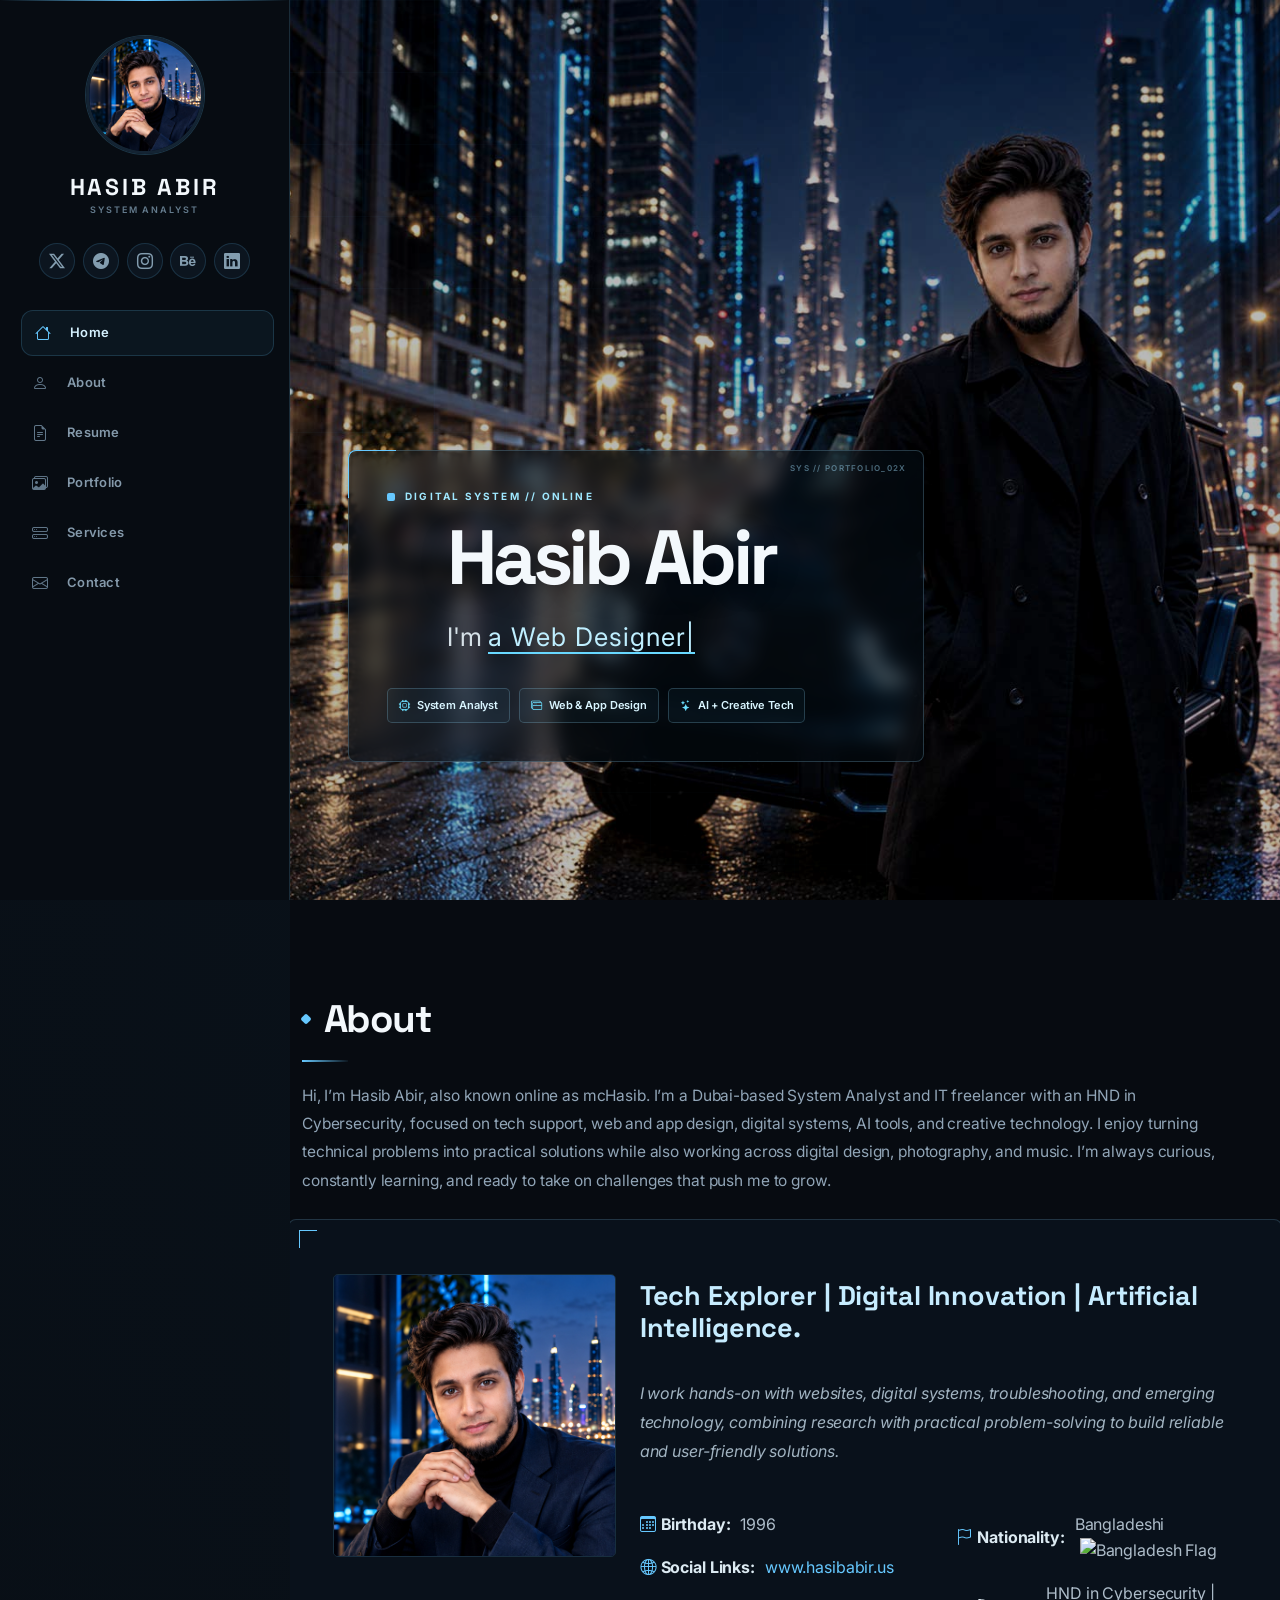
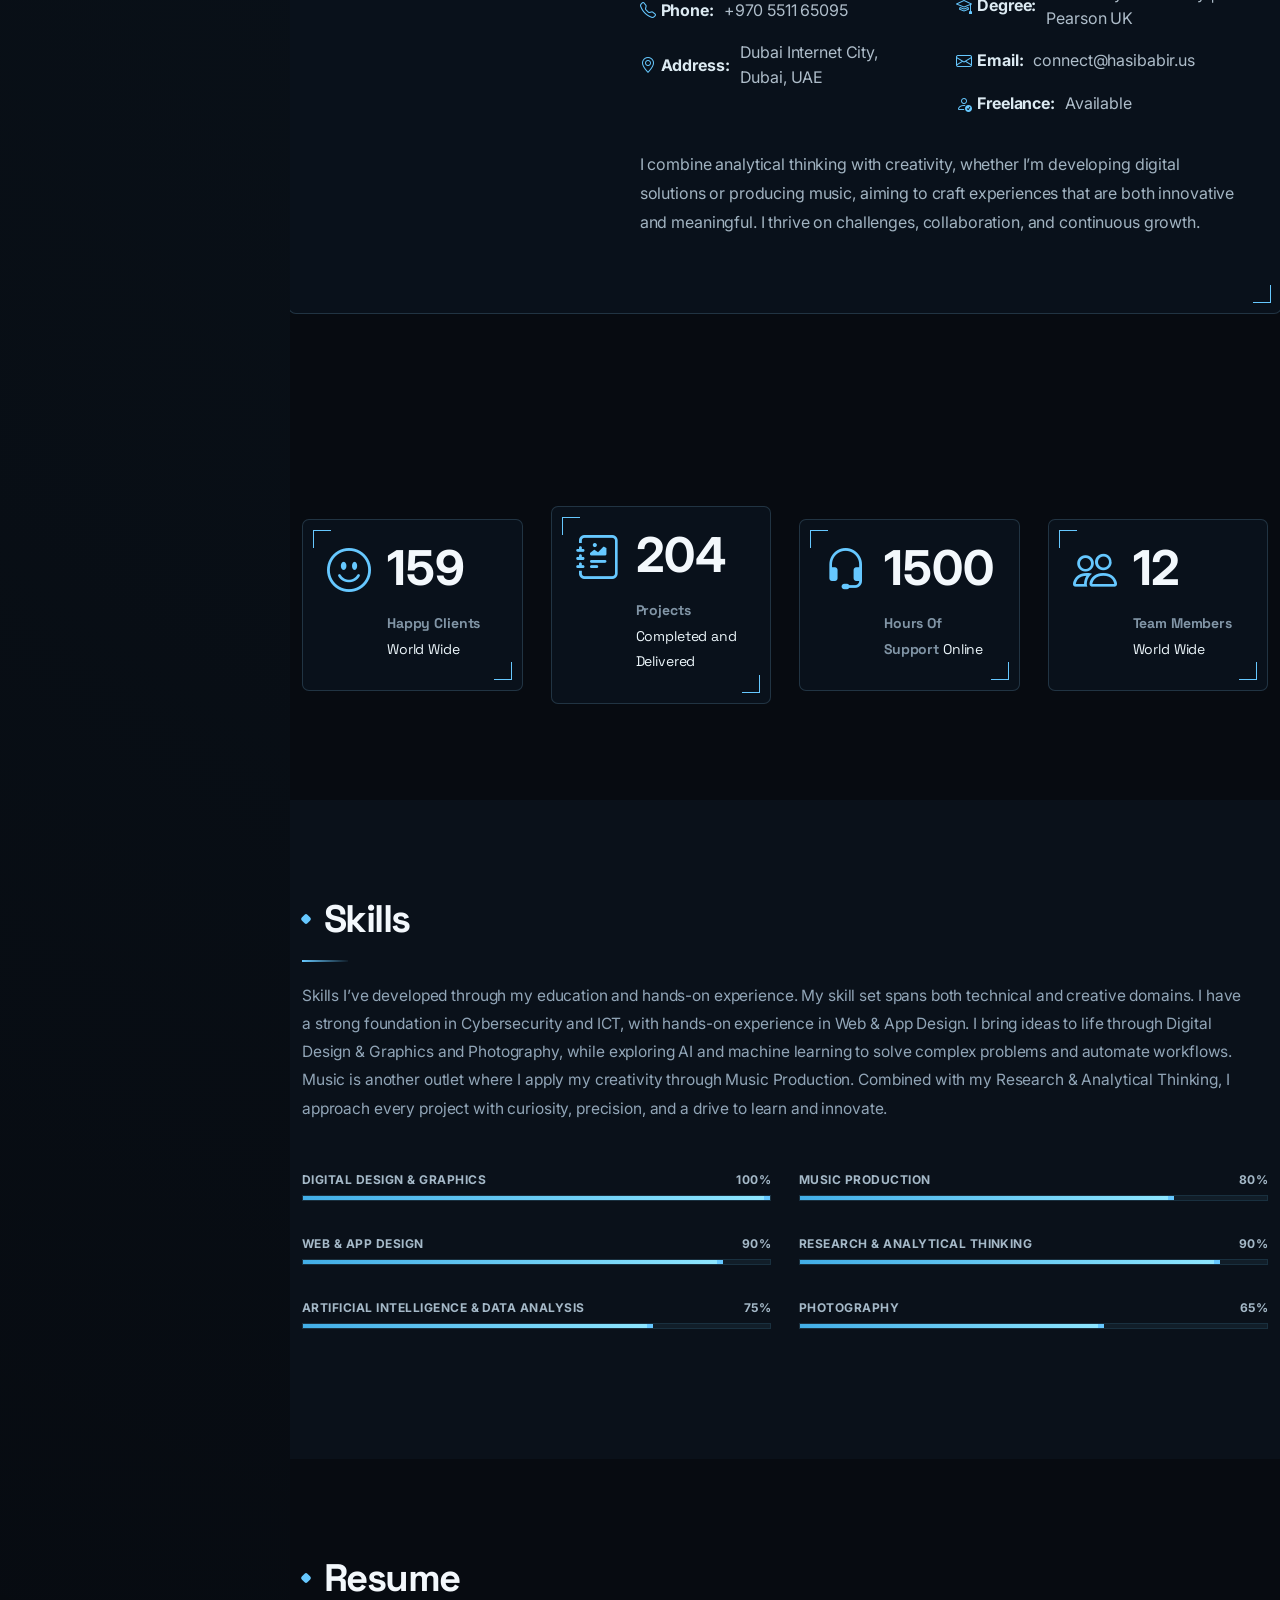
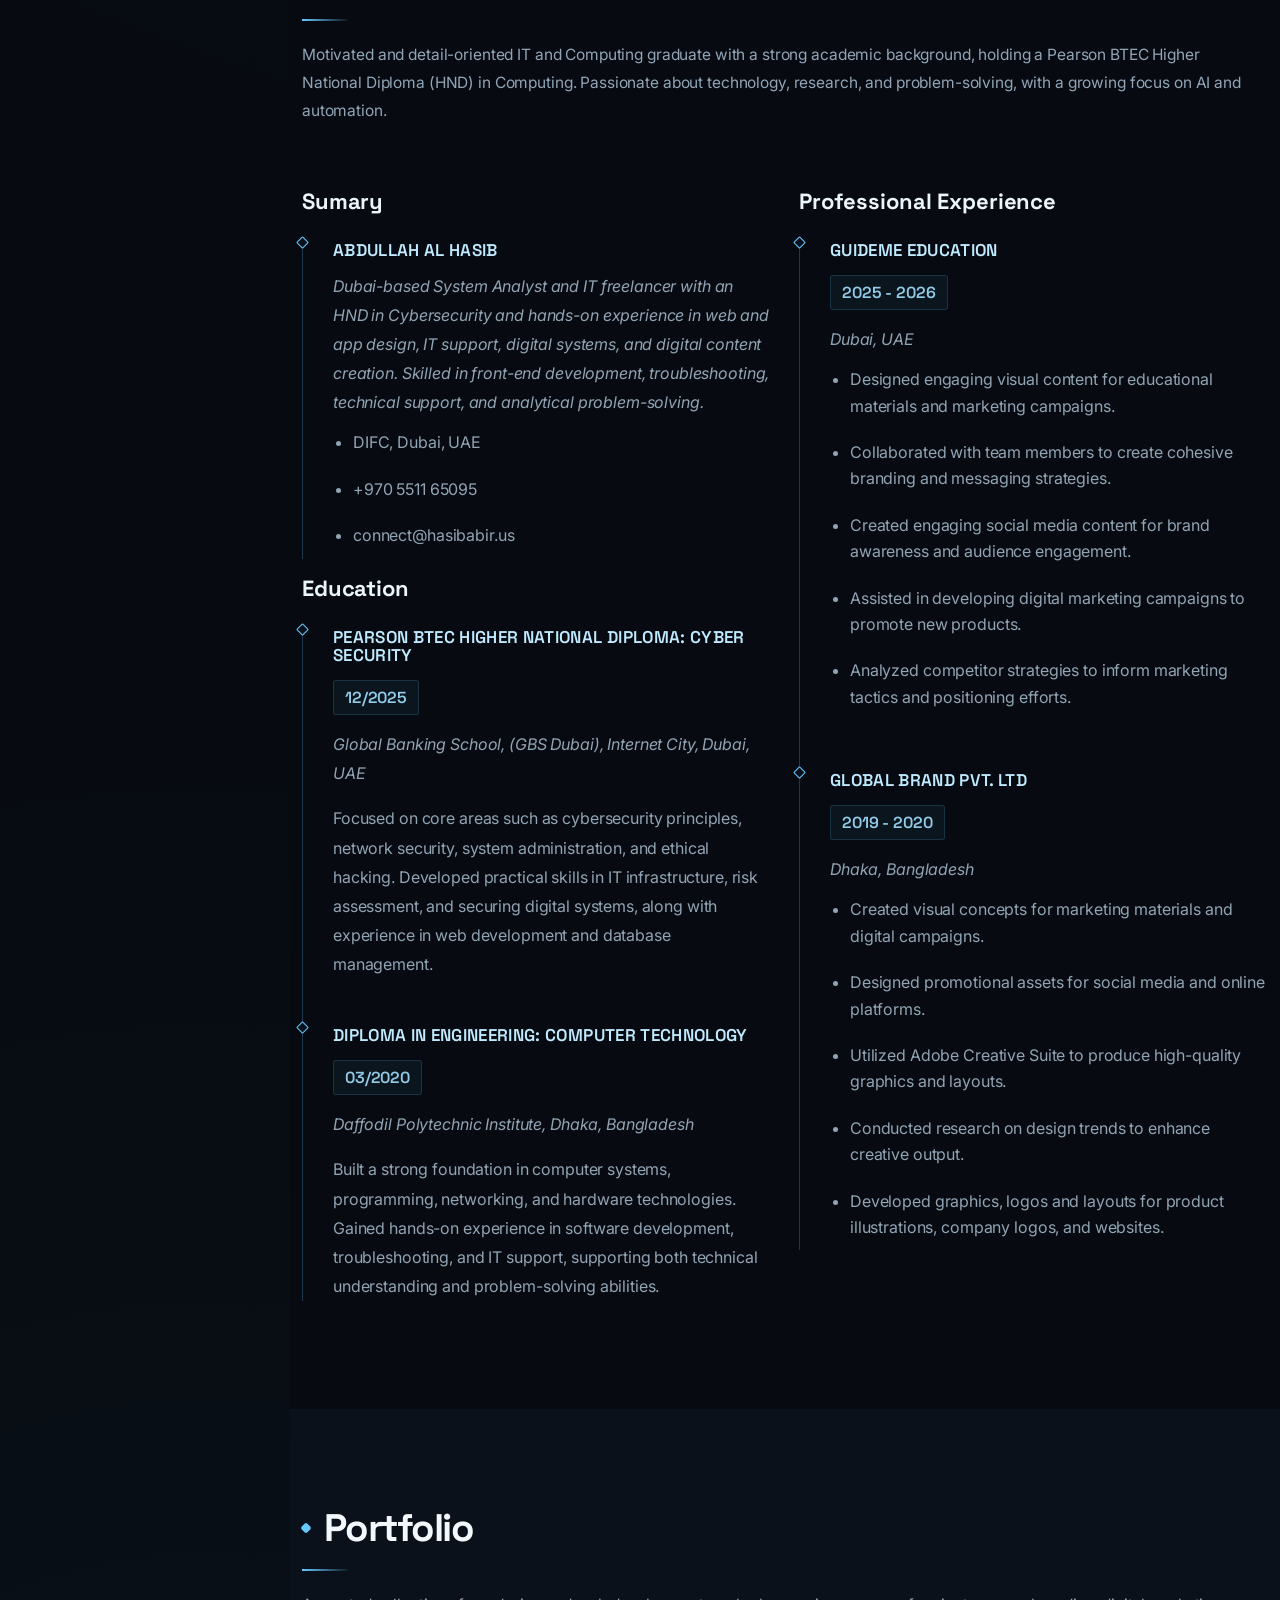
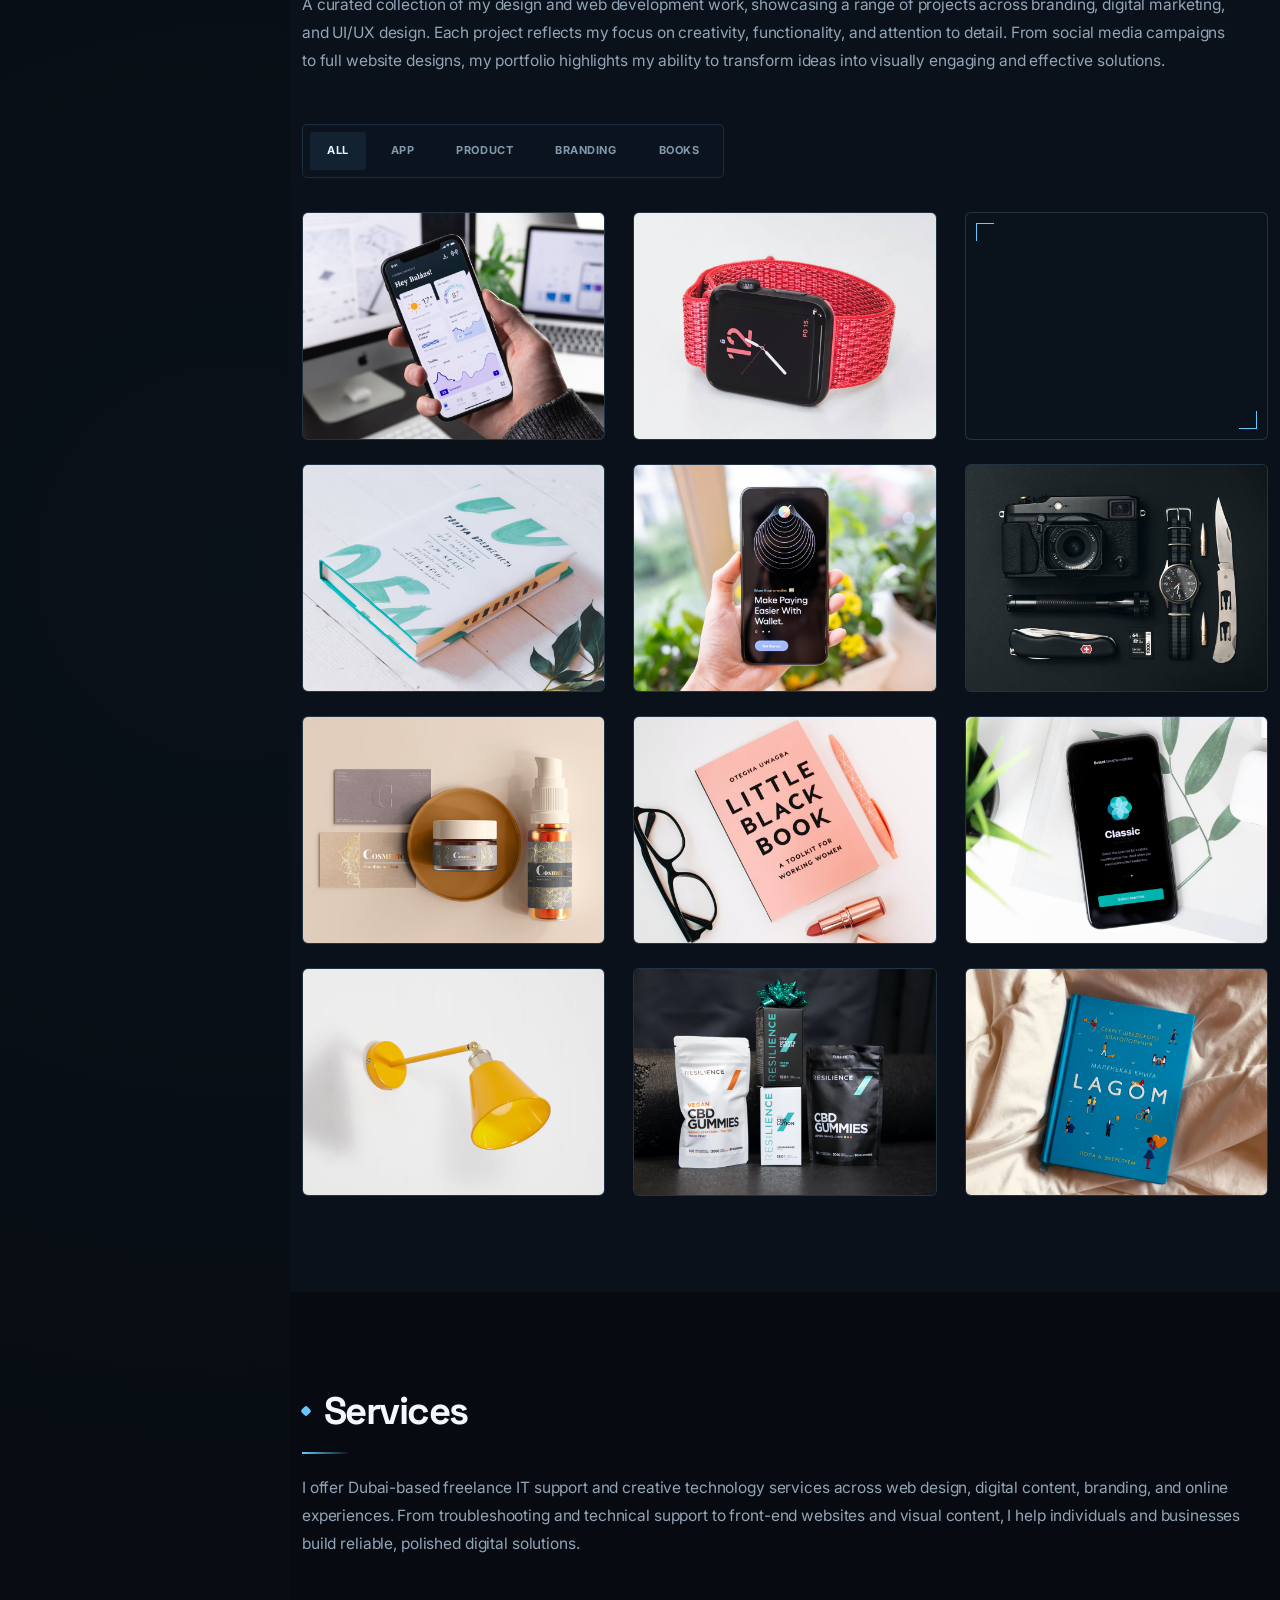
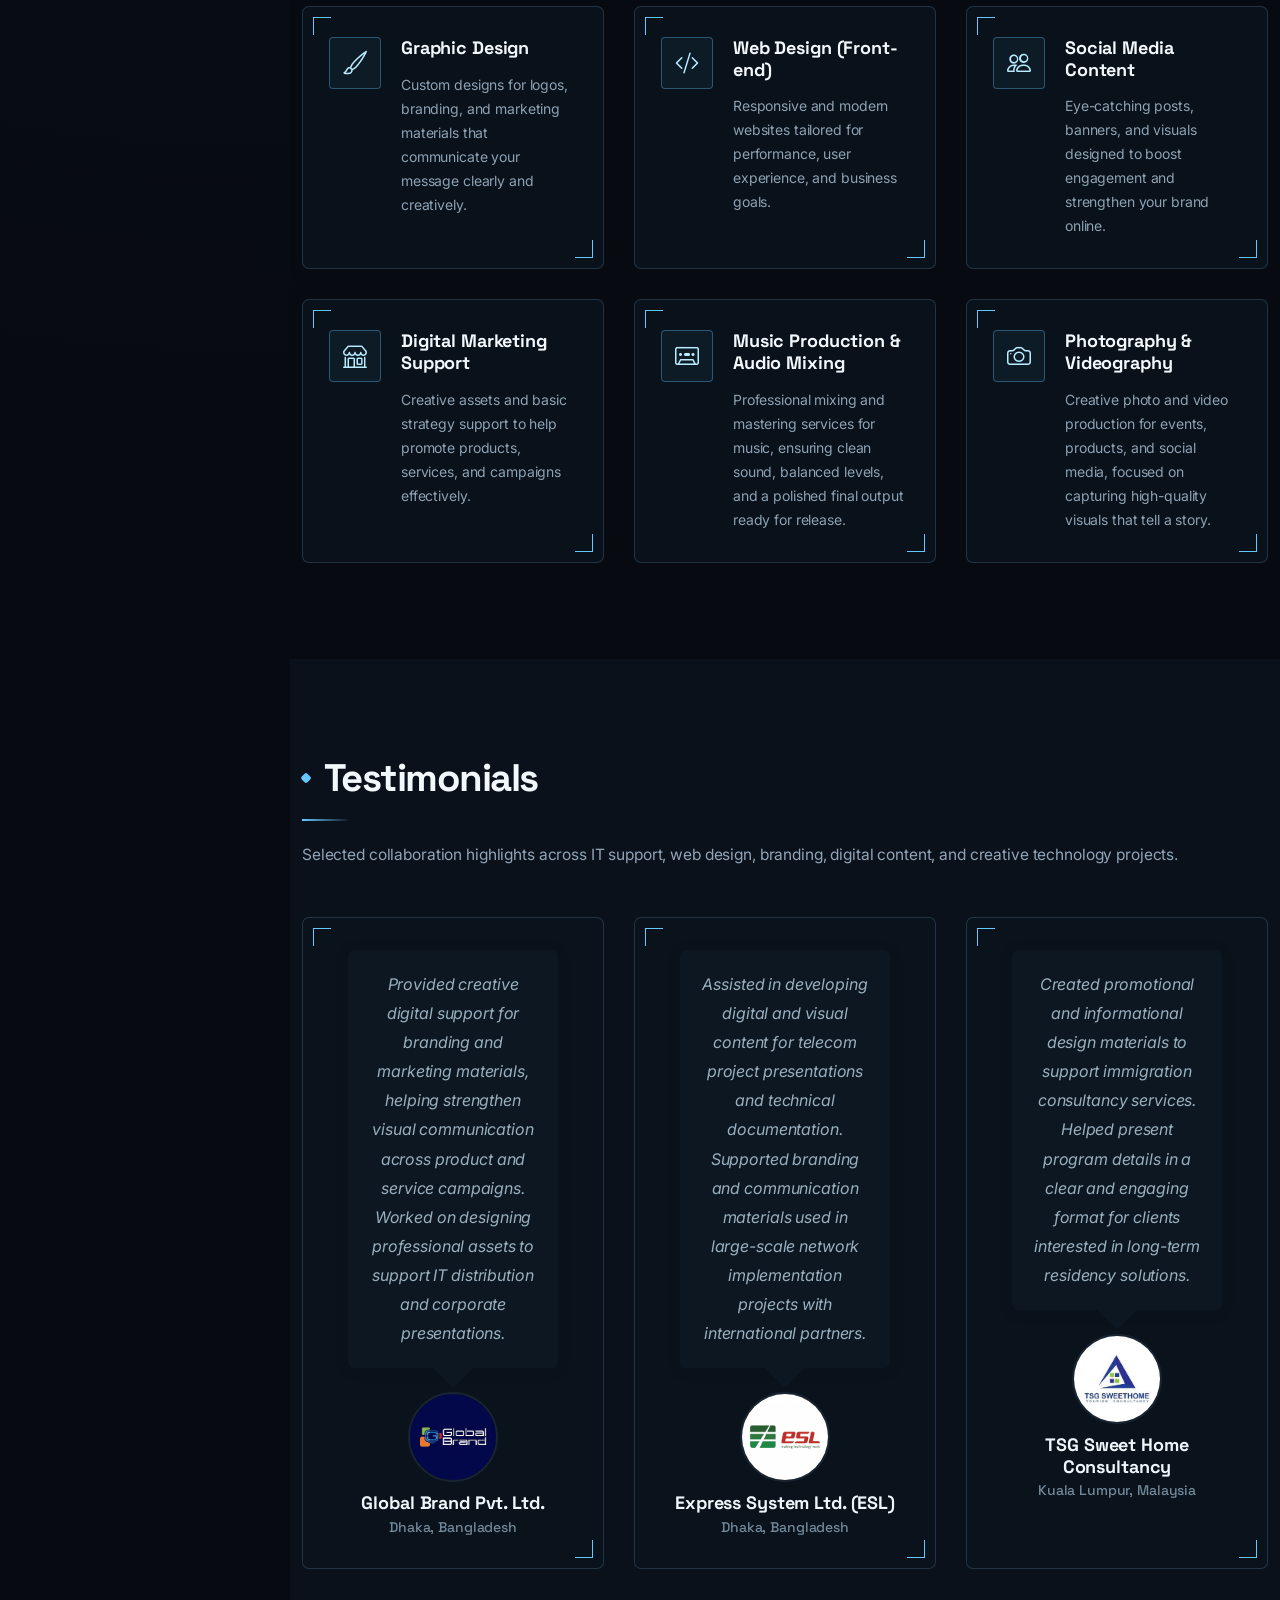
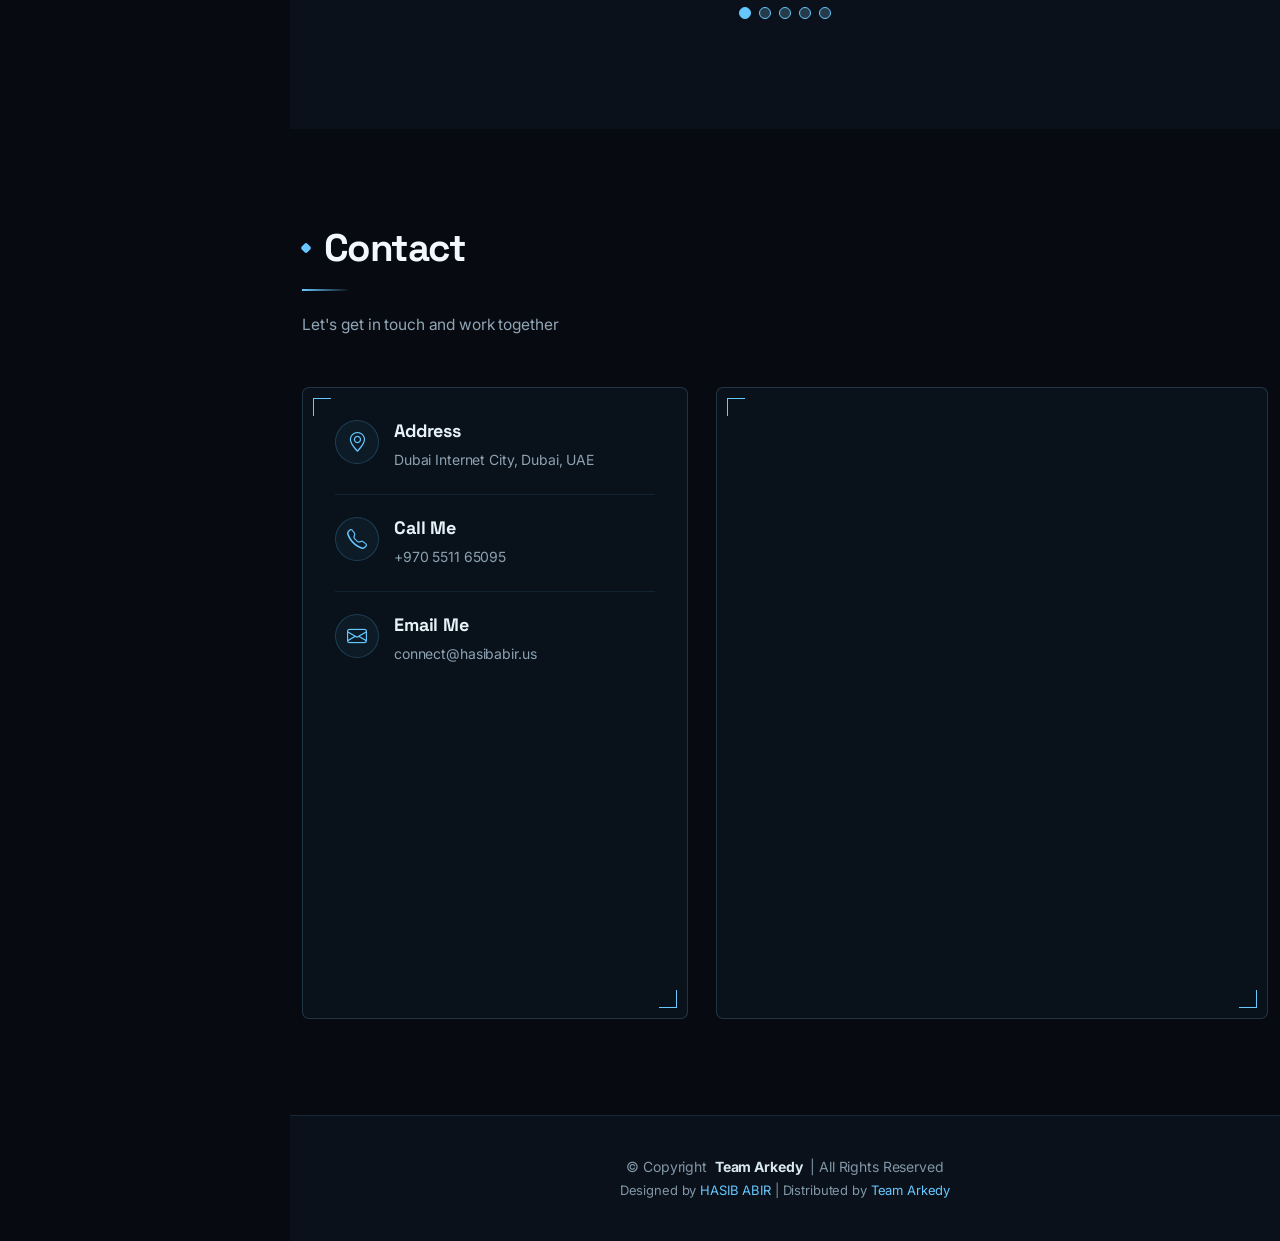
==== commit 35df390e: "Rollback broken portfolio update" ====
--- a/index.html
+++ b/index.html
@@ -24,8 +24,7 @@
   <meta property="og:image:alt" content="Portrait of Hasib Abir, Dubai-based System Analyst and IT freelancer">
   <meta property="profile:first_name" content="Hasib">
   <meta property="profile:last_name" content="Abir">
-  <meta property="profile:username" content="mchasib">
-
+  
   <!-- X / Twitter Cards -->
   <meta name="twitter:card" content="summary_large_image">
   <meta name="twitter:site" content="@mchasibofficial">
@@ -46,8 +45,7 @@
       "url": "https://profile.hasibabir.us/",
       "name": "Hasib Abir",
       "alternateName": [
-        "Hasib Abir",
-        "mcHasib"
+        "Hasib Abir"
       ],
       "description": "Official portfolio of Hasib Abir, a Dubai-based System Analyst, IT freelancer, web designer and creative technologist.",
       "inLanguage": "en",
@@ -60,9 +58,7 @@
       "@id": "https://profile.hasibabir.us/#person",
       "name": "Hasib Abir",
       "alternateName": [
-        "Hasib",
-        "mcHasib",
-        "mchasib"
+        "Hasib"
       ],
       "url": "https://profile.hasibabir.us/",
       "image": {
@@ -181,7 +177,7 @@
   <!-- Fonts -->
   <link href="https://fonts.googleapis.com" rel="preconnect">
   <link href="https://fonts.gstatic.com" rel="preconnect" crossorigin>
-  <link href="https://fonts.googleapis.com/css2?family=Inter:wght@300;400;500;600;700;800&family=Space+Grotesk:wght@400;500;600;700;800&display=swap" rel="stylesheet">
+  <link href="https://fonts.googleapis.com/css2?family=Inter:wght@300;400;500;600;700;800&family=Space+Grotesk:wght@400;500;600;700&display=swap" rel="stylesheet">
 
   <!-- Vendor CSS Files -->
   <link href="assets/vendor/bootstrap/css/bootstrap.min.css" rel="stylesheet">
@@ -316,11 +312,14 @@
         </span>
       </li>
       <li><i class="bi bi-mortarboard"></i> <strong>Degree:</strong> <span>HND in Cybersecurity | Pearson UK</span></li>
-      <li><i class="bi bi-briefcase"></i> <strong>Freelance:</strong> <span>Available</span></li>
       <li><i class="bi bi-envelope"></i> <strong>Email:</strong> <span>connect@hasibabir.us</span></li>
+      <li><i class="bi bi-person-check"></i> <strong>Freelance:</strong> <span>Available</span></li>
     </ul>
   </div>
 </div>
+            <p class="py-3">
+              I combine analytical thinking with creativity, whether I’m developing digital solutions or producing music, aiming to craft experiences that are both innovative and meaningful. I thrive on challenges, collaboration, and continuous growth.
+            </p>
           </div>
         </div>
 
@@ -333,37 +332,37 @@
 
       <div class="container" data-aos="fade-up" data-aos-delay="100">
 
-        <div class="row gy-4">
+        <div class="row gy-4 align-items-center">
 
           <div class="col-lg-3 col-md-6">
             <div class="stats-item">
               <i class="bi bi-emoji-smile"></i>
-              <span data-purecounter-start="0" data-purecounter-end="28" data-purecounter-duration="1" class="purecounter"></span>
-              <p><strong>Happy Clients</strong> <span>across freelance &amp; professional projects</span></p>
+              <span data-purecounter-start="0" data-purecounter-end="159" data-purecounter-duration="1" class="purecounter"></span>
+              <p><strong>Happy Clients</strong> <span>World Wide</span></p>
             </div>
           </div><!-- End Stats Item -->
 
           <div class="col-lg-3 col-md-6">
             <div class="stats-item">
               <i class="bi bi-journal-richtext"></i>
-              <span data-purecounter-start="0" data-purecounter-end="36" data-purecounter-duration="1" class="purecounter"></span>
-              <p><strong>Projects</strong> <span>web, design &amp; digital systems</span></p>
+              <span data-purecounter-start="0" data-purecounter-end="204" data-purecounter-duration="1" class="purecounter"></span>
+              <p><strong>Projects</strong> <span>Completed and Delivered</span></p>
             </div>
           </div><!-- End Stats Item -->
 
           <div class="col-lg-3 col-md-6">
             <div class="stats-item">
               <i class="bi bi-headset"></i>
-              <span data-purecounter-start="0" data-purecounter-end="1453" data-purecounter-duration="1" class="purecounter"></span>
-              <p><strong>Hours Of Support</strong> <span>IT &amp; technical assistance</span></p>
+              <span data-purecounter-start="0" data-purecounter-end="1500" data-purecounter-duration="1" class="purecounter"></span>
+              <p><strong>Hours Of Support</strong> <span>Online</span></p>
             </div>
           </div><!-- End Stats Item -->
 
           <div class="col-lg-3 col-md-6">
             <div class="stats-item">
               <i class="bi bi-people"></i>
-              <span data-purecounter-start="0" data-purecounter-end="17" data-purecounter-duration="1" class="purecounter"></span>
-              <p><strong>Collaborations</strong> <span>clients, teams &amp; creative partners</span></p>
+              <span data-purecounter-start="0" data-purecounter-end="12" data-purecounter-duration="1" class="purecounter"></span>
+              <p><strong>Team Members</strong> <span>World Wide</span></p>
             </div>
           </div><!-- End Stats Item -->
 
@@ -379,7 +378,7 @@
       <!-- Section Title -->
       <div class="container section-title" data-aos="fade-up">
         <h2>Skills</h2>
-        <p>Hands-on experience across web, design, AI tools, IT support, and digital systems.</p>
+        <p>Skills I’ve developed through my education and hands-on experience. My skill set spans both technical and creative domains. I have a strong foundation in Cybersecurity and ICT, with hands-on experience in Web & App Design. I bring ideas to life through Digital Design & Graphics and Photography, while exploring AI and machine learning to solve complex problems and automate workflows. Music is another outlet where I apply my creativity through Music Production. Combined with my Research & Analytical Thinking, I approach every project with curiosity, precision, and a drive to learn and innovate.</p>
       </div><!-- End Section Title -->
 
       <div class="container" data-aos="fade-up" data-aos-delay="100">
@@ -389,21 +388,21 @@
           <div class="col-lg-6">
 
             <div class="progress">
-              <span class="skill"><span>HTML</span> <i class="val">100%</i></span>
+              <span class="skill"><span>Digital Design & Graphics</span> <i class="val">100%</i></span>
               <div class="progress-bar-wrap">
                 <div class="progress-bar" role="progressbar" aria-valuenow="100" aria-valuemin="0" aria-valuemax="100"></div>
               </div>
             </div><!-- End Skills Item -->
 
             <div class="progress">
-              <span class="skill"><span>CSS</span> <i class="val">90%</i></span>
+              <span class="skill"><span>Web & App Design</span> <i class="val">90%</i></span>
               <div class="progress-bar-wrap">
                 <div class="progress-bar" role="progressbar" aria-valuenow="90" aria-valuemin="0" aria-valuemax="100"></div>
               </div>
             </div><!-- End Skills Item -->
 
             <div class="progress">
-              <span class="skill"><span>JavaScript</span> <i class="val">75%</i></span>
+              <span class="skill"><span>Artificial Intelligence & Data Analysis</span> <i class="val">75%</i></span>
               <div class="progress-bar-wrap">
                 <div class="progress-bar" role="progressbar" aria-valuenow="75" aria-valuemin="0" aria-valuemax="100"></div>
               </div>
@@ -414,23 +413,23 @@
           <div class="col-lg-6">
 
             <div class="progress">
-              <span class="skill"><span>Python</span> <i class="val">60%</i></span>
+              <span class="skill"><span>Music Production</span> <i class="val">80%</i></span>
               <div class="progress-bar-wrap">
-                <div class="progress-bar" role="progressbar" aria-valuenow="60" aria-valuemin="0" aria-valuemax="100"></div>
+                <div class="progress-bar" role="progressbar" aria-valuenow="80" aria-valuemin="0" aria-valuemax="100"></div>
               </div>
             </div><!-- End Skills Item -->
 
             <div class="progress">
-              <span class="skill"><span>AI Tools</span> <i class="val">90%</i></span>
+              <span class="skill"><span>Research & Analytical Thinking</span> <i class="val">90%</i></span>
               <div class="progress-bar-wrap">
                 <div class="progress-bar" role="progressbar" aria-valuenow="90" aria-valuemin="0" aria-valuemax="100"></div>
               </div>
             </div><!-- End Skills Item -->
 
             <div class="progress">
-              <span class="skill"><span>Adobe Creative Suite</span> <i class="val">85%</i></span>
+              <span class="skill"><span>Photography</span> <i class="val">65%</i></span>
               <div class="progress-bar-wrap">
-                <div class="progress-bar" role="progressbar" aria-valuenow="85" aria-valuemin="0" aria-valuemax="100"></div>
+                <div class="progress-bar" role="progressbar" aria-valuenow="65" aria-valuemin="0" aria-valuemax="100"></div>
               </div>
             </div><!-- End Skills Item -->
 
@@ -448,7 +447,7 @@
       <!-- Section Title -->
       <div class="container section-title" data-aos="fade-up">
         <h2>Resume</h2>
-        <p>A snapshot of my professional journey, education, and hands-on experience across IT support, digital systems, web, and creative technology.</p>
+        <p>Motivated and detail-oriented IT and Computing graduate with a strong academic background, holding a Pearson BTEC Higher National Diploma (HND) in Computing. Passionate about technology, research, and problem-solving, with a growing focus on AI and automation.</p>
       </div><!-- End Section Title -->
 
       <div class="container">
@@ -456,13 +455,13 @@
         <div class="row">
 
           <div class="col-lg-6" data-aos="fade-up" data-aos-delay="100">
-            <h3 class="resume-title">Summary</h3>
+            <h3 class="resume-title">Sumary</h3>
 
             <div class="resume-item pb-0">
-              <h4>Hasib Abir</h4>
-              <p><em>System Analyst and IT professional with experience in IT support, digital systems, web design, and creative technology. I enjoy solving technical problems, building practical digital solutions, and continuously learning new tools and technologies.</em></p>
+              <h4>Abdullah Al Hasib</h4>
+              <p><em>Dubai-based System Analyst and IT freelancer with an HND in Cybersecurity and hands-on experience in web and app design, IT support, digital systems, and digital content creation. Skilled in front-end development, troubleshooting, technical support, and analytical problem-solving.</em></p>
               <ul>
-                <li>Dubai, United Arab Emirates</li>
+                <li>DIFC, Dubai, UAE</li>
                 <li>+970 5511 65095</li>
                 <li>connect@hasibabir.us</li>
               </ul>
@@ -470,45 +469,46 @@
 
             <h3 class="resume-title">Education</h3>
             <div class="resume-item">
-              <h4>Pearson BTEC Higher National Diploma in Cyber Security</h4>
-              <h5>2024 - 2026</h5>
-              <p><em>Global Business Studies (GBS), Dubai, UAE</em></p>
-              <p>Completed a Pearson UK Higher National Diploma focused on cyber security, covering security principles, networking, risk management, digital forensics, and modern IT systems.</p>
+              <h4>Pearson BTEC Higher National Diploma: Cyber Security</h4>
+              <h5>12/2025</h5>
+              <p><em>Global Banking School, (GBS Dubai), Internet City, Dubai, UAE</em></p>
+              <p>Focused on core areas such as cybersecurity principles, network security, system administration, and ethical hacking. Developed practical skills in IT infrastructure, risk assessment, and securing digital systems, along with experience in web development and database management.</p>
             </div><!-- Edn Resume Item -->
 
             <div class="resume-item">
-              <h4>Higher Secondary Certificate (HSC)</h4>
-              <h5>2013 - 2015</h5>
-              <p><em>Bangladesh</em></p>
-              <p>Completed Higher Secondary Certificate with a focus on science and technology.</p>
+              <h4>Diploma in Engineering: Computer Technology</h4>
+              <h5>03/2020</h5>
+              <p><em>Daffodil Polytechnic Institute, Dhaka, Bangladesh</em></p>
+              <p>Built a strong foundation in computer systems, programming, networking, and hardware technologies. Gained hands-on experience in software development, troubleshooting, and IT support, supporting both technical understanding and problem-solving abilities.</p>
             </div><!-- Edn Resume Item -->
 
           </div>
 
           <div class="col-lg-6" data-aos="fade-up" data-aos-delay="200">
             <h3 class="resume-title">Professional Experience</h3>
-
             <div class="resume-item">
-              <h4>System Analyst &amp; IT Support</h4>
-              <h5>2026 - Present</h5>
-              <p><em>The Finest Clean, Dubai, UAE</em></p>
+              <h4>GuideMe Education</h4>
+              <h5>2025 - 2026</h5>
+              <p><em>Dubai, UAE</em></p>
               <ul>
-                <li>Maintain and support company digital systems, devices, and online platforms.</li>
-                <li>Troubleshoot day-to-day IT, software, and connectivity issues.</li>
-                <li>Support website updates, digital tools, and internal workflow improvements.</li>
-                <li>Assist with technical setup and digital solutions for daily operations.</li>
+                <li>Designed engaging visual content for educational materials and marketing campaigns.</li>
+<li>Collaborated with team members to create cohesive branding and messaging strategies.</li>
+<li>Created engaging social media content for brand awareness and audience engagement.</li>
+<li>Assisted in developing digital marketing campaigns to promote new products.</li>
+<li>Analyzed competitor strategies to inform marketing tactics and positioning efforts.</li>
               </ul>
             </div><!-- Edn Resume Item -->
 
             <div class="resume-item">
-              <h4>Freelance Web &amp; Digital Solutions</h4>
-              <h5>2020 - Present</h5>
-              <p><em>Dubai, UAE</em></p>
+              <h4>Global Brand Pvt. Ltd</h4>
+              <h5>2019 - 2020</h5>
+              <p><em>Dhaka, Bangladesh</em></p>
               <ul>
-                <li>Design and build responsive websites for personal and business clients.</li>
-                <li>Create digital branding, graphics, and social media assets.</li>
-                <li>Work with modern web tools, AI-assisted workflows, and automation.</li>
-                <li>Provide technical support and digital consulting for small businesses and individuals.</li>
+                <li>Created visual concepts for marketing materials and digital campaigns.</li>
+<li>Designed promotional assets for social media and online platforms.</li>
+<li>Utilized Adobe Creative Suite to produce high-quality graphics and layouts.</li>
+<li>Conducted research on design trends to enhance creative output.</li>
+<li>Developed graphics, logos and layouts for product illustrations, company logos, and websites.</li>
               </ul>
             </div><!-- Edn Resume Item -->
 
@@ -521,179 +521,158 @@
     </section><!-- /Resume Section -->
 
     <!-- Portfolio Section -->
-    <section id="portfolio" class="portfolio section light-background">
-
-      <!-- Section Title -->
-      <div class="container section-title" data-aos="fade-up">
-        <h2>Portfolio</h2>
-        <p>A selection of my work across web design, digital systems, branding, photography, and creative projects.</p>
-      </div><!-- End Section Title -->
-
-      <div class="container">
-
-        <div class="isotope-layout" data-default-filter="*" data-layout="masonry" data-sort="original-order">
-
-          <ul class="portfolio-filters isotope-filters" data-aos="fade-up" data-aos-delay="100">
-            <li data-filter="*" class="filter-active">All</li>
-            <li data-filter=".filter-app">Web &amp; Apps</li>
-            <li data-filter=".filter-product">Design</li>
-            <li data-filter=".filter-branding">Photography</li>
-            <li data-filter=".filter-books">Creative</li>
-          </ul><!-- End Portfolio Filters -->
-
-          <div class="row gy-4 isotope-container" data-aos="fade-up" data-aos-delay="200">
-
-            <div class="col-lg-4 col-md-6 portfolio-item isotope-item filter-app">
-              <div class="portfolio-content h-100">
-                <img alt="RaphaelsFitness personal trainer website project in Dubai" class="img-fluid" decoding="async" height="600" loading="lazy" src="assets/img/portfolio/app-1.jpg" width="800"/>
-                <div class="portfolio-info">
-                  <h4>Web &amp; Apps</h4>
-                  <p>RaphaelsFitness Website</p>
-                  <a href="assets/img/portfolio/app-1.jpg" title="RaphaelsFitness Website" data-gallery="portfolio-gallery-app" class="glightbox preview-link"><i class="bi bi-zoom-in"></i></a>
-                  <a href="https://raphaelsfitness.com/" target="_blank" rel="noopener noreferrer" title="Visit RaphaelsFitness" class="details-link"><i class="bi bi-link-45deg"></i></a>
-                </div>
-              </div>
-            </div><!-- End Portfolio Item -->
-
-            <div class="col-lg-4 col-md-6 portfolio-item isotope-item filter-app">
-              <div class="portfolio-content h-100">
-                <img alt="AL MZDRY Building Contracting corporate website design project" class="img-fluid" decoding="async" height="600" loading="lazy" src="assets/img/portfolio/app-2.jpg" width="800"/>
-                <div class="portfolio-info">
-                  <h4>Web &amp; Apps</h4>
-                  <p>AL MZDRY Website Concept</p>
-                  <a href="assets/img/portfolio/app-2.jpg" title="AL MZDRY Website Concept" data-gallery="portfolio-gallery-app" class="glightbox preview-link"><i class="bi bi-zoom-in"></i></a>
-                  <a href="portfolio-details.html" title="More Details" class="details-link"><i class="bi bi-link-45deg"></i></a>
-                </div>
-              </div>
-            </div><!-- End Portfolio Item -->
-
-            <div class="col-lg-4 col-md-6 portfolio-item isotope-item filter-app">
-              <div class="portfolio-content h-100">
-                <img alt="TFC internal operations Android application interface" class="img-fluid" decoding="async" height="600" loading="lazy" src="assets/img/portfolio/app-3.jpg" width="800"/>
-                <div class="portfolio-info">
-                  <h4>Web &amp; Apps</h4>
-                  <p>TFC Internal Operations App</p>
-                  <a href="assets/img/portfolio/app-3.jpg" title="TFC Internal Operations App" data-gallery="portfolio-gallery-app" class="glightbox preview-link"><i class="bi bi-zoom-in"></i></a>
-                  <a href="portfolio-details.html" title="More Details" class="details-link"><i class="bi bi-link-45deg"></i></a>
-                </div>
-              </div>
-            </div><!-- End Portfolio Item -->
-
-            <div class="col-lg-4 col-md-6 portfolio-item isotope-item filter-product">
-              <div class="portfolio-content h-100">
-                <img alt="ALTORO technology services brand identity design" class="img-fluid" decoding="async" height="600" loading="lazy" src="assets/img/portfolio/product-1.jpg" width="800"/>
-                <div class="portfolio-info">
-                  <h4>Design</h4>
-                  <p>ALTORO Brand Identity</p>
-                  <a href="assets/img/portfolio/product-1.jpg" title="ALTORO Brand Identity" data-gallery="portfolio-gallery-product" class="glightbox preview-link"><i class="bi bi-zoom-in"></i></a>
-                  <a href="portfolio-details.html" title="More Details" class="details-link"><i class="bi bi-link-45deg"></i></a>
-                </div>
-              </div>
-            </div><!-- End Portfolio Item -->
-
-            <div class="col-lg-4 col-md-6 portfolio-item isotope-item filter-product">
-              <div class="portfolio-content h-100">
-                <img alt="The Finest Clean social media campaign design" class="img-fluid" decoding="async" height="600" loading="lazy" src="assets/img/portfolio/product-2.jpg" width="800"/>
-                <div class="portfolio-info">
-                  <h4>Design</h4>
-                  <p>TFC Social Media Campaign</p>
-                  <a href="assets/img/portfolio/product-2.jpg" title="TFC Social Media Campaign" data-gallery="portfolio-gallery-product" class="glightbox preview-link"><i class="bi bi-zoom-in"></i></a>
-                  <a href="portfolio-details.html" title="More Details" class="details-link"><i class="bi bi-link-45deg"></i></a>
-                </div>
-              </div>
-            </div><!-- End Portfolio Item -->
-
-            <div class="col-lg-4 col-md-6 portfolio-item isotope-item filter-product">
-              <div class="portfolio-content h-100">
-                <img alt="Professional business card and corporate identity design" class="img-fluid" decoding="async" height="600" loading="lazy" src="assets/img/portfolio/product-3.jpg" width="800"/>
-                <div class="portfolio-info">
-                  <h4>Design</h4>
-                  <p>Corporate Identity Design</p>
-                  <a href="assets/img/portfolio/product-3.jpg" title="Corporate Identity Design" data-gallery="portfolio-gallery-product" class="glightbox preview-link"><i class="bi bi-zoom-in"></i></a>
-                  <a href="portfolio-details.html" title="More Details" class="details-link"><i class="bi bi-link-45deg"></i></a>
-                </div>
-              </div>
-            </div><!-- End Portfolio Item -->
-
-            <div class="col-lg-4 col-md-6 portfolio-item isotope-item filter-branding">
-              <div class="portfolio-content h-100">
-                <img alt="Urban photography project by Hasib Abir" class="img-fluid" decoding="async" height="600" loading="lazy" src="assets/img/portfolio/branding-1.jpg" width="800"/>
-                <div class="portfolio-info">
-                  <h4>Photography</h4>
-                  <p>Urban Photography</p>
-                  <a href="assets/img/portfolio/branding-1.jpg" title="Urban Photography" data-gallery="portfolio-gallery-branding" class="glightbox preview-link"><i class="bi bi-zoom-in"></i></a>
-                  <a href="portfolio-details.html" title="More Details" class="details-link"><i class="bi bi-link-45deg"></i></a>
-                </div>
-              </div>
-            </div><!-- End Portfolio Item -->
-
-            <div class="col-lg-4 col-md-6 portfolio-item isotope-item filter-branding">
-              <div class="portfolio-content h-100">
-                <img alt="Architecture and city photography by Hasib Abir" class="img-fluid" decoding="async" height="600" loading="lazy" src="assets/img/portfolio/branding-2.jpg" width="800"/>
-                <div class="portfolio-info">
-                  <h4>Photography</h4>
-                  <p>Architecture &amp; City</p>
-                  <a href="assets/img/portfolio/branding-2.jpg" title="Architecture &amp; City" data-gallery="portfolio-gallery-branding" class="glightbox preview-link"><i class="bi bi-zoom-in"></i></a>
-                  <a href="portfolio-details.html" title="More Details" class="details-link"><i class="bi bi-link-45deg"></i></a>
-                </div>
-              </div>
-            </div><!-- End Portfolio Item -->
-
-            <div class="col-lg-4 col-md-6 portfolio-item isotope-item filter-branding">
-              <div class="portfolio-content h-100">
-                <img alt="Creative lifestyle photography by Hasib Abir" class="img-fluid" decoding="async" height="600" loading="lazy" src="assets/img/portfolio/branding-3.jpg" width="800"/>
-                <div class="portfolio-info">
-                  <h4>Photography</h4>
-                  <p>Creative Lifestyle</p>
-                  <a href="assets/img/portfolio/branding-3.jpg" title="Creative Lifestyle" data-gallery="portfolio-gallery-branding" class="glightbox preview-link"><i class="bi bi-zoom-in"></i></a>
-                  <a href="portfolio-details.html" title="More Details" class="details-link"><i class="bi bi-link-45deg"></i></a>
-                </div>
-              </div>
-            </div><!-- End Portfolio Item -->
-
-            <div class="col-lg-4 col-md-6 portfolio-item isotope-item filter-books">
-              <div class="portfolio-content h-100">
-                <img alt="AI-assisted creative technology experiment by Hasib Abir" class="img-fluid" decoding="async" height="600" loading="lazy" src="assets/img/portfolio/books-1.jpg" width="800"/>
-                <div class="portfolio-info">
-                  <h4>Creative</h4>
-                  <p>AI Creative Experiment</p>
-                  <a href="assets/img/portfolio/books-1.jpg" title="AI Creative Experiment" data-gallery="portfolio-gallery-book" class="glightbox preview-link"><i class="bi bi-zoom-in"></i></a>
-                  <a href="portfolio-details.html" title="More Details" class="details-link"><i class="bi bi-link-45deg"></i></a>
-                </div>
-              </div>
-            </div><!-- End Portfolio Item -->
-
-            <div class="col-lg-4 col-md-6 portfolio-item isotope-item filter-books">
-              <div class="portfolio-content h-100">
-                <img alt="Music and audio production creative project by Hasib Abir" class="img-fluid" decoding="async" height="600" loading="lazy" src="assets/img/portfolio/books-2.jpg" width="800"/>
-                <div class="portfolio-info">
-                  <h4>Creative</h4>
-                  <p>Music &amp; Audio Production</p>
-                  <a href="assets/img/portfolio/books-2.jpg" title="Music &amp; Audio Production" data-gallery="portfolio-gallery-book" class="glightbox preview-link"><i class="bi bi-zoom-in"></i></a>
-                  <a href="portfolio-details.html" title="More Details" class="details-link"><i class="bi bi-link-45deg"></i></a>
-                </div>
-              </div>
-            </div><!-- End Portfolio Item -->
-
-            <div class="col-lg-4 col-md-6 portfolio-item isotope-item filter-books">
-              <div class="portfolio-content h-100">
-                <img alt="Experimental digital art project by Hasib Abir" class="img-fluid" decoding="async" height="600" loading="lazy" src="assets/img/portfolio/books-3.jpg" width="800"/>
-                <div class="portfolio-info">
-                  <h4>Creative</h4>
-                  <p>Digital Art Experiment</p>
-                  <a href="assets/img/portfolio/books-3.jpg" title="Digital Art Experiment" data-gallery="portfolio-gallery-book" class="glightbox preview-link"><i class="bi bi-zoom-in"></i></a>
-                  <a href="portfolio-details.html" title="More Details" class="details-link"><i class="bi bi-link-45deg"></i></a>
-                </div>
-              </div>
-            </div><!-- End Portfolio Item -->
-
-          </div><!-- End Portfolio Container -->
-
-        </div>
-
-      </div>
-
-    </section><!-- /Portfolio Section -->
+    <section class="portfolio section light-background" id="portfolio">
+<!-- Section Title -->
+<div class="container section-title" data-aos="fade-up">
+<h2>Portfolio</h2>
+<p>A curated collection of my design and web development work, showcasing a range of projects across branding, digital marketing, and UI/UX design. Each project reflects my focus on creativity, functionality, and attention to detail. From social media campaigns to full website designs, my portfolio highlights my ability to transform ideas into visually engaging and effective solutions.</p>
+</div><!-- End Section Title -->
+<div class="container">
+<div class="isotope-layout" data-default-filter="*" data-layout="masonry" data-sort="original-order">
+<ul class="portfolio-filters isotope-filters" data-aos="fade-up" data-aos-delay="100">
+<li class="filter-active" data-filter="*">All</li>
+<li data-filter=".filter-app">App</li>
+<li data-filter=".filter-product">Product</li>
+<li data-filter=".filter-branding">Branding</li>
+<li data-filter=".filter-books">Books</li>
+</ul><!-- End Portfolio Filters -->
+<div class="row gy-4 isotope-container" data-aos="fade-up" data-aos-delay="200">
+<div class="col-lg-4 col-md-6 portfolio-item isotope-item filter-app">
+<div class="portfolio-content h-100">
+<img alt="Mobile dashboard UI concept by Hasib Abir" class="img-fluid" decoding="async" height="768" loading="lazy" src="assets/img/portfolio/app-1.jpg" width="1024"/>
+<div class="portfolio-info">
+<h4>Mobile Dashboard UI</h4>
+<p>Responsive mobile dashboard interface concept.</p>
+<a aria-label="Preview Mobile Dashboard UI" class="glightbox preview-link" data-gallery="portfolio-gallery-app" href="assets/img/portfolio/app-1.jpg" title="Mobile Dashboard UI"><i class="bi bi-zoom-in"></i></a>
+<a aria-label="View portfolio details for Mobile Dashboard UI" class="details-link" href="portfolio-details.html" title="View portfolio"><i class="bi bi-link-45deg"></i></a>
+</div>
+</div>
+</div><!-- End Portfolio Item -->
+<div class="col-lg-4 col-md-6 portfolio-item isotope-item filter-product">
+<div class="portfolio-content h-100">
+<img alt="Smartwatch product presentation concept by Hasib Abir" class="img-fluid" decoding="async" height="768" loading="lazy" src="assets/img/portfolio/product-1.jpg" width="1024"/>
+<div class="portfolio-info">
+<h4>Smartwatch Presentation</h4>
+<p>Product presentation concept for wearable technology.</p>
+<a aria-label="Preview Smartwatch Presentation" class="glightbox preview-link" data-gallery="portfolio-gallery-product" href="assets/img/portfolio/product-1.jpg" title="Smartwatch Presentation"><i class="bi bi-zoom-in"></i></a>
+<a aria-label="View portfolio details for Smartwatch Presentation" class="details-link" href="portfolio-details.html" title="View portfolio"><i class="bi bi-link-45deg"></i></a>
+</div>
+</div>
+</div><!-- End Portfolio Item -->
+<div class="col-lg-4 col-md-6 portfolio-item isotope-item filter-branding">
+<div class="portfolio-content h-100">
+<img alt="Cosmetic branding and packaging concept by Hasib Abir" class="img-fluid" decoding="async" height="768" loading="lazy" src="assets/img/portfolio/branding-1.jpg" width="1024"/>
+<div class="portfolio-info">
+<h4>Cosmetic Brand Concept</h4>
+<p>Premium cosmetic packaging and brand presentation concept.</p>
+<a aria-label="Preview Cosmetic Brand Concept" class="glightbox preview-link" data-gallery="portfolio-gallery-branding" href="assets/img/portfolio/branding-1.jpg" title="Cosmetic Brand Concept"><i class="bi bi-zoom-in"></i></a>
+<a aria-label="View portfolio details for Cosmetic Brand Concept" class="details-link" href="portfolio-details.html" title="View portfolio"><i class="bi bi-link-45deg"></i></a>
+</div>
+</div>
+</div><!-- End Portfolio Item -->
+<div class="col-lg-4 col-md-6 portfolio-item isotope-item filter-books">
+<div class="portfolio-content h-100">
+<img alt="Editorial book cover design concept by Hasib Abir" class="img-fluid" decoding="async" height="768" loading="lazy" src="assets/img/portfolio/books-1.jpg" width="1024"/>
+<div class="portfolio-info">
+<h4>Editorial Cover Concept</h4>
+<p>Editorial book cover and print presentation concept.</p>
+<a aria-label="Preview Editorial Cover Concept" class="glightbox preview-link" data-gallery="portfolio-gallery-book" href="assets/img/portfolio/books-1.jpg" title="Editorial Cover Concept"><i class="bi bi-zoom-in"></i></a>
+<a aria-label="View portfolio details for Editorial Cover Concept" class="details-link" href="portfolio-details.html" title="View portfolio"><i class="bi bi-link-45deg"></i></a>
+</div>
+</div>
+</div><!-- End Portfolio Item -->
+<div class="col-lg-4 col-md-6 portfolio-item isotope-item filter-app">
+<div class="portfolio-content h-100">
+<img alt="Digital wallet mobile UI concept by Hasib Abir" class="img-fluid" decoding="async" height="768" loading="lazy" src="assets/img/portfolio/app-2.jpg" width="1024"/>
+<div class="portfolio-info">
+<h4>Digital Wallet UI</h4>
+<p>Mobile wallet interface concept focused on clear interaction.</p>
+<a aria-label="Preview Digital Wallet UI" class="glightbox preview-link" data-gallery="portfolio-gallery-app" href="assets/img/portfolio/app-2.jpg" title="Digital Wallet UI"><i class="bi bi-zoom-in"></i></a>
+<a aria-label="View portfolio details for Digital Wallet UI" class="details-link" href="portfolio-details.html" title="View portfolio"><i class="bi bi-link-45deg"></i></a>
+</div>
+</div>
+</div><!-- End Portfolio Item -->
+<div class="col-lg-4 col-md-6 portfolio-item isotope-item filter-product">
+<div class="portfolio-content h-100">
+<img alt="Technology product presentation concept by Hasib Abir" class="img-fluid" decoding="async" height="768" loading="lazy" src="assets/img/portfolio/product-2.jpg" width="1024"/>
+<div class="portfolio-info">
+<h4>Tech Product Styling</h4>
+<p>Technology product photography and presentation concept.</p>
+<a aria-label="Preview Tech Product Styling" class="glightbox preview-link" data-gallery="portfolio-gallery-product" href="assets/img/portfolio/product-2.jpg" title="Tech Product Styling"><i class="bi bi-zoom-in"></i></a>
+<a aria-label="View portfolio details for Tech Product Styling" class="details-link" href="portfolio-details.html" title="View portfolio"><i class="bi bi-link-45deg"></i></a>
+</div>
+</div>
+</div><!-- End Portfolio Item -->
+<div class="col-lg-4 col-md-6 portfolio-item isotope-item filter-branding">
+<div class="portfolio-content h-100">
+<img alt="Beauty and wellness branding concept by Hasib Abir" class="img-fluid" decoding="async" height="768" loading="lazy" src="assets/img/portfolio/branding-2.jpg" width="1024"/>
+<div class="portfolio-info">
+<h4>Wellness Brand Concept</h4>
+<p>Beauty and wellness branding with coordinated packaging.</p>
+<a aria-label="Preview Wellness Brand Concept" class="glightbox preview-link" data-gallery="portfolio-gallery-branding" href="assets/img/portfolio/branding-2.jpg" title="Wellness Brand Concept"><i class="bi bi-zoom-in"></i></a>
+<a aria-label="View portfolio details for Wellness Brand Concept" class="details-link" href="portfolio-details.html" title="View portfolio"><i class="bi bi-link-45deg"></i></a>
+</div>
+</div>
+</div><!-- End Portfolio Item -->
+<div class="col-lg-4 col-md-6 portfolio-item isotope-item filter-books">
+<div class="portfolio-content h-100">
+<img alt="Minimal book cover design concept by Hasib Abir" class="img-fluid" decoding="async" height="768" loading="lazy" src="assets/img/portfolio/books-2.jpg" width="1024"/>
+<div class="portfolio-info">
+<h4>Minimal Book Cover</h4>
+<p>Minimal editorial cover design and typography concept.</p>
+<a aria-label="Preview Minimal Book Cover" class="glightbox preview-link" data-gallery="portfolio-gallery-book" href="assets/img/portfolio/books-2.jpg" title="Minimal Book Cover"><i class="bi bi-zoom-in"></i></a>
+<a aria-label="View portfolio details for Minimal Book Cover" class="details-link" href="portfolio-details.html" title="View portfolio"><i class="bi bi-link-45deg"></i></a>
+</div>
+</div>
+</div><!-- End Portfolio Item -->
+<div class="col-lg-4 col-md-6 portfolio-item isotope-item filter-app">
+<div class="portfolio-content h-100">
+<img alt="Minimal mobile app interface concept by Hasib Abir" class="img-fluid" decoding="async" height="768" loading="lazy" src="assets/img/portfolio/app-3.jpg" width="1024"/>
+<div class="portfolio-info">
+<h4>Minimal App UI</h4>
+<p>Clean mobile application interface and visual system concept.</p>
+<a aria-label="Preview Minimal App UI" class="glightbox preview-link" data-gallery="portfolio-gallery-app" href="assets/img/portfolio/app-3.jpg" title="Minimal App UI"><i class="bi bi-zoom-in"></i></a>
+<a aria-label="View portfolio details for Minimal App UI" class="details-link" href="portfolio-details.html" title="View portfolio"><i class="bi bi-link-45deg"></i></a>
+</div>
+</div>
+</div><!-- End Portfolio Item -->
+<div class="col-lg-4 col-md-6 portfolio-item isotope-item filter-product">
+<div class="portfolio-content h-100">
+<img alt="Minimal product photography concept by Hasib Abir" class="img-fluid" decoding="async" height="768" loading="lazy" src="assets/img/portfolio/product-3.jpg" width="1024"/>
+<div class="portfolio-info">
+<h4>Minimal Product Visual</h4>
+<p>Minimal product photography and composition concept.</p>
+<a aria-label="Preview Minimal Product Visual" class="glightbox preview-link" data-gallery="portfolio-gallery-product" href="assets/img/portfolio/product-3.jpg" title="Minimal Product Visual"><i class="bi bi-zoom-in"></i></a>
+<a aria-label="View portfolio details for Minimal Product Visual" class="details-link" href="portfolio-details.html" title="View portfolio"><i class="bi bi-link-45deg"></i></a>
+</div>
+</div>
+</div><!-- End Portfolio Item -->
+<div class="col-lg-4 col-md-6 portfolio-item isotope-item filter-branding">
+<div class="portfolio-content h-100">
+<img alt="Health product packaging concept by Hasib Abir" class="img-fluid" decoding="async" height="768" loading="lazy" src="assets/img/portfolio/branding-3.jpg" width="1024"/>
+<div class="portfolio-info">
+<h4>Health Packaging Concept</h4>
+<p>Health product packaging and visual identity concept.</p>
+<a aria-label="Preview Health Packaging Concept" class="glightbox preview-link" data-gallery="portfolio-gallery-branding" href="assets/img/portfolio/branding-3.jpg" title="Health Packaging Concept"><i class="bi bi-zoom-in"></i></a>
+<a aria-label="View portfolio details for Health Packaging Concept" class="details-link" href="portfolio-details.html" title="View portfolio"><i class="bi bi-link-45deg"></i></a>
+</div>
+</div>
+</div><!-- End Portfolio Item -->
+<div class="col-lg-4 col-md-6 portfolio-item isotope-item filter-books">
+<div class="portfolio-content h-100">
+<img alt="Lifestyle editorial design concept by Hasib Abir" class="img-fluid" decoding="async" height="768" loading="lazy" src="assets/img/portfolio/books-3.jpg" width="1024"/>
+<div class="portfolio-info">
+<h4>Lifestyle Editorial</h4>
+<p>Lifestyle editorial cover and publication presentation concept.</p>
+<a aria-label="Preview Lifestyle Editorial" class="glightbox preview-link" data-gallery="portfolio-gallery-book" href="assets/img/portfolio/books-3.jpg" title="Lifestyle Editorial"><i class="bi bi-zoom-in"></i></a>
+<a aria-label="View portfolio details for Lifestyle Editorial" class="details-link" href="portfolio-details.html" title="View portfolio"><i class="bi bi-link-45deg"></i></a>
+</div>
+</div>
+</div><!-- End Portfolio Item -->
+</div><!-- End Portfolio Container -->
+</div>
+</div>
+</section><!-- /Portfolio Section -->
 
     <!-- Services Section -->
     <section id="services" class="services section">
@@ -701,82 +680,59 @@
       <!-- Section Title -->
       <div class="container section-title" data-aos="fade-up">
         <h2>Services</h2>
-        <p>Practical digital services for individuals, startups, and small businesses.</p>
+        <p>I offer Dubai-based freelance IT support and creative technology services across web design, digital content, branding, and online experiences. From troubleshooting and technical support to front-end websites and visual content, I help individuals and businesses build reliable, polished digital solutions.</p>
       </div><!-- End Section Title -->
 
       <div class="container">
 
         <div class="row gy-4">
 
-          <div class="col-lg-4 col-md-6" data-aos="fade-up" data-aos-delay="100">
-            <div class="service-item position-relative">
-              <div class="icon">
-                <i class="bi bi-laptop"></i>
-              </div>
-              <a href="#contact" class="stretched-link">
-                <h3>Web Design &amp; Development</h3>
-              </a>
-              <p>Responsive websites, landing pages, portfolio sites, and business websites designed for speed, usability, and a modern online presence.</p>
+          <div class="col-lg-4 col-md-6 service-item d-flex" data-aos="fade-up" data-aos-delay="100">
+            <div class="icon flex-shrink-0"><i class="bi bi-brush"></i></div>
+            <div>
+              <h4 class="title"><a href="service-details.html" class="stretched-link">Graphic Design</a></h4>
+              <p class="description">Custom designs for logos, branding, and marketing materials that communicate your message clearly and creatively.</p>
+            </div>
+          </div>
+          <!-- End Service Item -->
+
+          <div class="col-lg-4 col-md-6 service-item d-flex" data-aos="fade-up" data-aos-delay="200">
+            <div class="icon flex-shrink-0"><i class="bi bi-code-slash"></i></div>
+            <div>
+              <h4 class="title"><a href="service-details.html" class="stretched-link">Web Design (Front-end)</a></h4>
+              <p class="description">Responsive and modern websites tailored for performance, user experience, and business goals.</p>
             </div>
           </div><!-- End Service Item -->
 
-          <div class="col-lg-4 col-md-6" data-aos="fade-up" data-aos-delay="200">
-            <div class="service-item position-relative">
-              <div class="icon">
-                <i class="bi bi-phone"></i>
-              </div>
-              <a href="#contact" class="stretched-link">
-                <h3>App &amp; Digital Solutions</h3>
-              </a>
-              <p>Web apps, internal tools, Android WebView applications, workflow systems, and practical digital solutions tailored to real-world needs.</p>
+          <div class="col-lg-4 col-md-6 service-item d-flex" data-aos="fade-up" data-aos-delay="300">
+            <div class="icon flex-shrink-0"><i class="bi bi-people"></i></div>
+            <div>
+              <h4 class="title"><a href="service-details.html" class="stretched-link">Social Media Content</a></h4>
+              <p class="description">Eye-catching posts, banners, and visuals designed to boost engagement and strengthen your brand online.</p>
             </div>
           </div><!-- End Service Item -->
 
-          <div class="col-lg-4 col-md-6" data-aos="fade-up" data-aos-delay="300">
-            <div class="service-item position-relative">
-              <div class="icon">
-                <i class="bi bi-headset"></i>
-              </div>
-              <a href="#contact" class="stretched-link">
-                <h3>IT &amp; Tech Support</h3>
-              </a>
-              <p>Hands-on troubleshooting, software support, system setup, device assistance, and practical help with everyday technology problems.</p>
+          <div class="col-lg-4 col-md-6 service-item d-flex" data-aos="fade-up" data-aos-delay="400">
+            <div class="icon flex-shrink-0"><i class="bi bi-shop"></i></div>
+            <div>
+              <h4 class="title"><a href="service-details.html" class="stretched-link">Digital Marketing Support</a></h4>
+              <p class="description">Creative assets and basic strategy support to help promote products, services, and campaigns effectively.</p>
             </div>
           </div><!-- End Service Item -->
 
-          <div class="col-lg-4 col-md-6" data-aos="fade-up" data-aos-delay="400">
-            <div class="service-item position-relative">
-              <div class="icon">
-                <i class="bi bi-shield-lock"></i>
-              </div>
-              <a href="#contact" class="stretched-link">
-                <h3>Cybersecurity Support</h3>
-              </a>
-              <p>Security-focused guidance, system hardening basics, safer digital practices, and support informed by a cybersecurity background.</p>
+          <div class="col-lg-4 col-md-6 service-item d-flex" data-aos="fade-up" data-aos-delay="500">
+            <div class="icon flex-shrink-0"><i class="bi bi-cassette"></i></div>
+            <div>
+              <h4 class="title"><a href="service-details.html" class="stretched-link">Music Production & Audio Mixing</a></h4>
+              <p class="description">Professional mixing and mastering services for music, ensuring clean sound, balanced levels, and a polished final output ready for release.</p>
             </div>
           </div><!-- End Service Item -->
 
-          <div class="col-lg-4 col-md-6" data-aos="fade-up" data-aos-delay="500">
-            <div class="service-item position-relative">
-              <div class="icon">
-                <i class="bi bi-stars"></i>
-              </div>
-              <a href="#contact" class="stretched-link">
-                <h3>AI &amp; Automation</h3>
-              </a>
-              <p>AI-assisted workflows, content systems, automation ideas, and practical ways to integrate modern AI tools into digital work.</p>
-            </div>
-          </div><!-- End Service Item -->
-
-          <div class="col-lg-4 col-md-6" data-aos="fade-up" data-aos-delay="600">
-            <div class="service-item position-relative">
-              <div class="icon">
-                <i class="bi bi-palette"></i>
-              </div>
-              <a href="#contact" class="stretched-link">
-                <h3>Creative Digital Services</h3>
-              </a>
-              <p>Branding, graphics, social media visuals, photography, and digital content created with a balance of creativity and technology.</p>
+          <div class="col-lg-4 col-md-6 service-item d-flex" data-aos="fade-up" data-aos-delay="600">
+            <div class="icon flex-shrink-0"><i class="bi bi-camera"></i></div>
+            <div>
+              <h4 class="title"><a href="service-details.html" class="stretched-link">Photography & Videography</a></h4>
+              <p class="description">Creative photo and video production for events, products, and social media, focused on capturing high-quality visuals that tell a story.</p>
             </div>
           </div><!-- End Service Item -->
 
@@ -792,7 +748,7 @@
       <!-- Section Title -->
       <div class="container section-title" data-aos="fade-up">
         <h2>Testimonials</h2>
-        <p>Feedback from people and businesses I’ve worked with across digital, technical, and creative projects.</p>
+        <p>Selected collaboration highlights across IT support, web design, branding, digital content, and creative technology projects.</p>
       </div><!-- End Section Title -->
 
       <div class="container" data-aos="fade-up" data-aos-delay="100">
@@ -801,9 +757,11 @@
           <script type="application/json" class="swiper-config">
             {
               "loop": true,
-              "speed": 600,
+              "speed": 850,
               "autoplay": {
-                "delay": 5000
+                "delay": 4000,
+                "disableOnInteraction": false,
+                "pauseOnMouseEnter": false
               },
               "slidesPerView": "auto",
               "pagination": {
@@ -814,11 +772,15 @@
               "breakpoints": {
                 "320": {
                   "slidesPerView": 1,
-                  "spaceBetween": 40
+                  "spaceBetween": 22
+                },
+                "768": {
+                  "slidesPerView": 2,
+                  "spaceBetween": 26
                 },
                 "1200": {
                   "slidesPerView": 3,
-                  "spaceBetween": 1
+                  "spaceBetween": 30
                 }
               }
             }
@@ -828,38 +790,56 @@
             <div class="swiper-slide">
               <div class="testimonial-item">
                 <p>
-                  <i class="bi bi-quote quote-icon-left"></i>
-                  <span>Hasib helped bring RaphaelsFitness online with a clean, professional website that works smoothly across devices. The process was practical, clear, and focused on what the brand actually needed.</span>
-                  <i class="bi bi-quote quote-icon-right"></i>
+                  <!--<i class="bi bi-quote quote-icon-left"></i>-->
+                  <span>Provided creative digital support for branding and marketing materials, helping strengthen visual communication across product and service campaigns. Worked on designing professional assets to support IT distribution and corporate presentations.</span>
+                  <!--<i class="bi bi-quote quote-icon-right"></i>-->
                 </p>
-                <img alt="RaphaelsFitness client logo" class="testimonial-img" decoding="async" height="200" loading="lazy" src="assets/img/testimonials/testimonials-1.jpg" width="200"/>
-                <h3>Raphael X</h3>
-                <h4>RaphaelsFitness</h4>
+                <img alt="Global Brand Pvt. Ltd. testimonial" class="testimonial-img" decoding="async" loading="lazy" src="assets/img/testimonials/testimonials-1.jpg"/>
+                <h3>Global Brand Pvt. Ltd.</h3>
+                <h4>Dhaka, Bangladesh</h4>
               </div>
             </div><!-- End testimonial item -->
 
             <div class="swiper-slide">
               <div class="testimonial-item">
                 <p>
-                  <i class="bi bi-quote quote-icon-left"></i>
-                  <span>Hasib supports our day-to-day IT needs and digital systems with a practical approach. He is reliable when technical issues come up and always looks for ways to improve how we work.</span>
-                  <i class="bi bi-quote quote-icon-right"></i>
+                  <span>Assisted in developing digital and visual content for telecom project presentations and technical documentation. Supported branding and communication materials used in large-scale network implementation projects with international partners.</span>
                 </p>
-                <img alt="The Finest Clean company logo" class="testimonial-img" decoding="async" height="200" loading="lazy" src="assets/img/testimonials/testimonials-2.jpg" width="200"/>
-                <h3>The Finest Clean</h3>
-                <h4>Dubai, UAE</h4>
+                <img alt="Express System Ltd. testimonial" class="testimonial-img" decoding="async" loading="lazy" src="assets/img/testimonials/testimonials-2.jpg"/>
+                <h3>Express System Ltd. (ESL)</h3>
+                <h4>Dhaka, Bangladesh</h4>
               </div>
             </div><!-- End testimonial item -->
 
             <div class="swiper-slide">
               <div class="testimonial-item">
                 <p>
-                  <i class="bi bi-quote quote-icon-left"></i>
-                  <span>Hasib understood the direction we wanted for our contracting business and translated it into a strong website concept. The design felt modern, premium, and aligned with our industry.</span>
-                  <i class="bi bi-quote quote-icon-right"></i>
+                  <span>Created promotional and informational design materials to support immigration consultancy services. Helped present program details in a clear and engaging format for clients interested in long-term residency solutions.</span>
                 </p>
-                <img alt="AL MZDRY Building Contracting company logo" class="testimonial-img" decoding="async" height="200" loading="lazy" src="assets/img/testimonials/testimonials-3.jpg" width="200"/>
-                <h3>AL MZDRY Building Contracting L.L.C</h3>
+                <img alt="TSG Sweet Home Consultancy testimonial" class="testimonial-img" decoding="async" loading="lazy" src="assets/img/testimonials/testimonials-3.jpg"/>
+                <h3>TSG Sweet Home Consultancy</h3>
+                <h4>Kuala Lumpur, Malaysia</h4>
+              </div>
+            </div><!-- End testimonial item -->
+
+            <div class="swiper-slide">
+              <div class="testimonial-item">
+                <p>
+                  <span>Revamped the website and created digital materials for student consultancy services. Helped present study abroad and English course guidance in a clear format to support university selection and admissions worldwide.</span>
+                </p>
+                <img alt="GuideMe Education testimonial" class="testimonial-img" decoding="async" loading="lazy" src="assets/img/testimonials/testimonials-4.jpg"/>
+                <h3>GuideMe Education</h3>
+                <h4>Dubai, UAE</h4>
+              </div>
+            </div><!-- End testimonial item -->
+
+            <div class="swiper-slide">
+              <div class="testimonial-item">
+                <p>
+                  <span>Managed the company’s online presence including website visuals, social media content, and digital branding. Supported creation of web graphics, promotional media, and SEO optimization to improve visibility and reach.</span>
+                </p>
+                <img alt="Vertex Ventures Logistics LLC testimonial" class="testimonial-img" decoding="async" loading="lazy" src="assets/img/testimonials/testimonials-5.jpg"/>
+                <h3>Vertex Ventures Logistics LLC</h3>
                 <h4>Dubai, UAE</h4>
               </div>
             </div><!-- End testimonial item -->
@@ -878,7 +858,7 @@
       <!-- Section Title -->
       <div class="container section-title" data-aos="fade-up">
         <h2>Contact</h2>
-        <p>Have a project, technical problem, or digital idea? Let’s talk and see how I can help.</p>
+        <p>Let's get in touch and work together</p>
       </div><!-- End Section Title -->
 
       <div class="container" data-aos="fade-up" data-aos-delay="100">
@@ -912,45 +892,31 @@
                 </div>
               </div><!-- End Info Item -->
 
-              <iframe src="https://www.google.com/maps?q=Dubai%20Internet%20City%2C%20Dubai%2C%20UAE&amp;output=embed" frameborder="0" style="border:0; width: 100%; height: 270px;" allowfullscreen="" loading="lazy" referrerpolicy="no-referrer-when-downgrade" title="Map showing Dubai Internet City, Dubai, UAE"></iframe>
+             <iframe 
+  src="https://maps.google.com/maps?q=Dubai%20Internet%20City%2C%20Dubai%2C%20UAE&t=&z=15&ie=UTF8&iwloc=&output=embed"
+  title="Dubai Internet City location"
+  frameborder="0"
+  style="border:0; width: 100%; height: 270px;"
+  allowfullscreen=""
+  loading="lazy"
+  referrerpolicy="no-referrer-when-downgrade">
+</iframe>
             </div>
           </div>
 
-          <div class="col-lg-7">
-            <form action="https://formspree.io/f/movgvjry" method="post" class="php-email-form" data-aos="fade-up" data-aos-delay="200">
-              <div class="row gy-4">
-
-                <div class="col-md-6">
-                  <label for="name-field" class="pb-2">Your Name</label>
-                  <input type="text" name="name" id="name-field" class="form-control" required="">
-                </div>
-
-                <div class="col-md-6">
-                  <label for="email-field" class="pb-2">Your Email</label>
-                  <input type="email" class="form-control" name="email" id="email-field" required="">
-                </div>
-
-                <div class="col-md-12">
-                  <label for="subject-field" class="pb-2">Subject</label>
-                  <input type="text" class="form-control" name="subject" id="subject-field" required="">
-                </div>
-
-                <div class="col-md-12">
-                  <label for="message-field" class="pb-2">Message</label>
-                  <textarea class="form-control" name="message" rows="6" id="message-field" required=""></textarea>
-                </div>
-
-                <div class="col-md-12 text-center">
-                  <div class="loading">Loading</div>
-                  <div class="error-message"></div>
-                  <div class="sent-message">Your message has been sent. Thank you!</div>
-
-                  <button type="submit">Send Message</button>
-                </div>
-
-              </div>
-            </form>
-          </div><!-- End Contact Form -->
+          <!-- Contact Form -->
+<div class="col-lg-7">
+  <div class="jotform-container">
+    <iframe 
+      src="https://form.jotform.com/261043173862454"
+      title="Contact Hasib Abir"
+      loading="lazy"
+      frameborder="0"
+      style="width:100%; min-height:600px; border:none;">
+    </iframe>
+  </div>
+</div>
+          <!-- End Contact Form -->
 
         </div>
 
@@ -964,17 +930,17 @@
 
     <div class="container">
       <div class="copyright text-center ">
-        <p>© <span>Copyright</span> <strong class="px-1 sitename">Hasib Abir</strong> <span>All Rights Reserved</span></p>
+        <p>© <span>Copyright</span> <strong class="px-1 sitename">Team Arkedy</strong> <span>| All Rights Reserved</span></p>
       </div>
       <div class="credits">
-        Designed by <a href="https://www.hasibabir.us" target="_blank" rel="noopener">Hasib Abir</a>
+       Designed by <a href="https://www.hasibabir.us/">HASIB ABIR </a>| Distributed by <a href="#">Team Arkedy</a>
       </div>
     </div>
 
   </footer>
 
   <!-- Scroll Top -->
-  <a href="#" id="scroll-top" class="scroll-top d-flex align-items-center justify-content-center"><i class="bi bi-arrow-up-short"></i></a>
+  <a href="#" id="scroll-top" class="scroll-top d-flex align-items-center justify-content-center"><i class="bi bi-arrow-up"></i></a>
 
   <!-- Preloader -->
   <div id="preloader"></div>
@@ -992,7 +958,7 @@
   <script src="assets/vendor/swiper/swiper-bundle.min.js"></script>
 
   <!-- Main JS File -->
-  <script src="assets/js/main.js?v=0.4"></script>
+  <script src="assets/js/script.js"></script>
 
 </body>
 
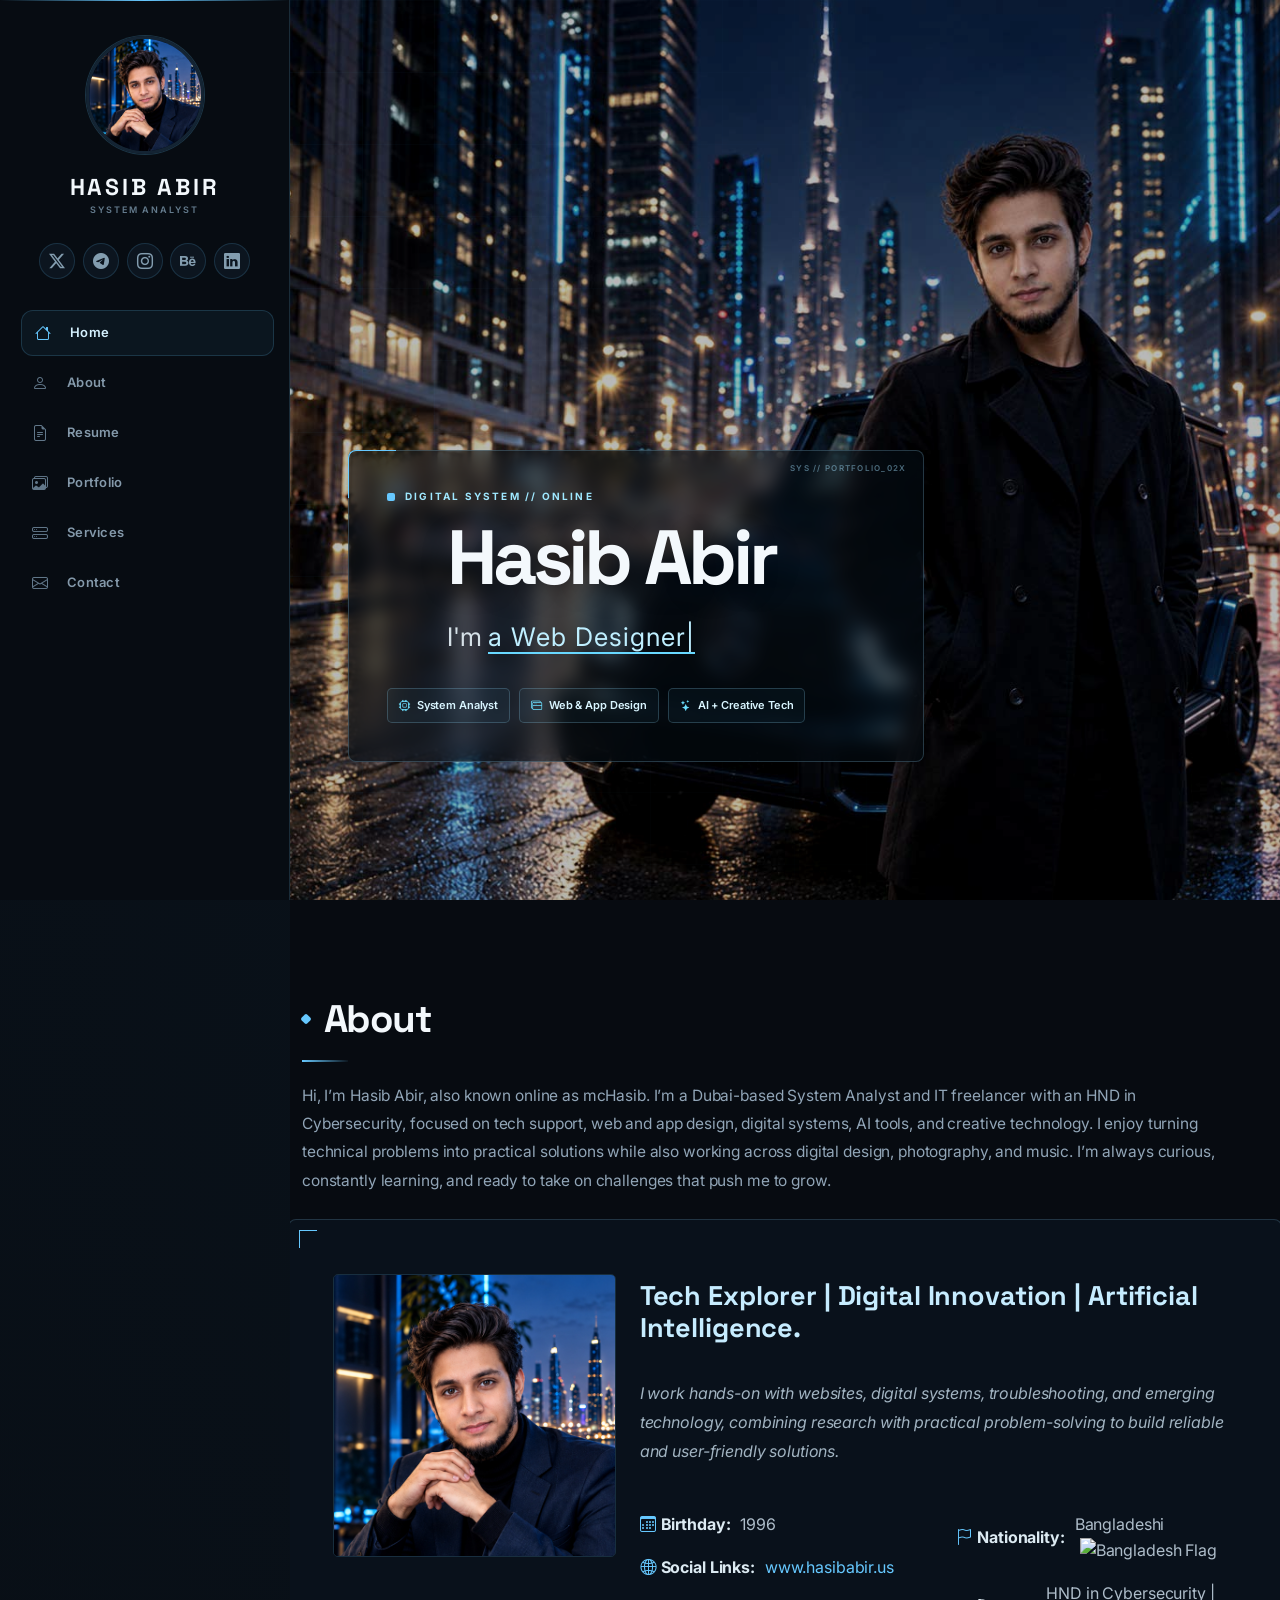
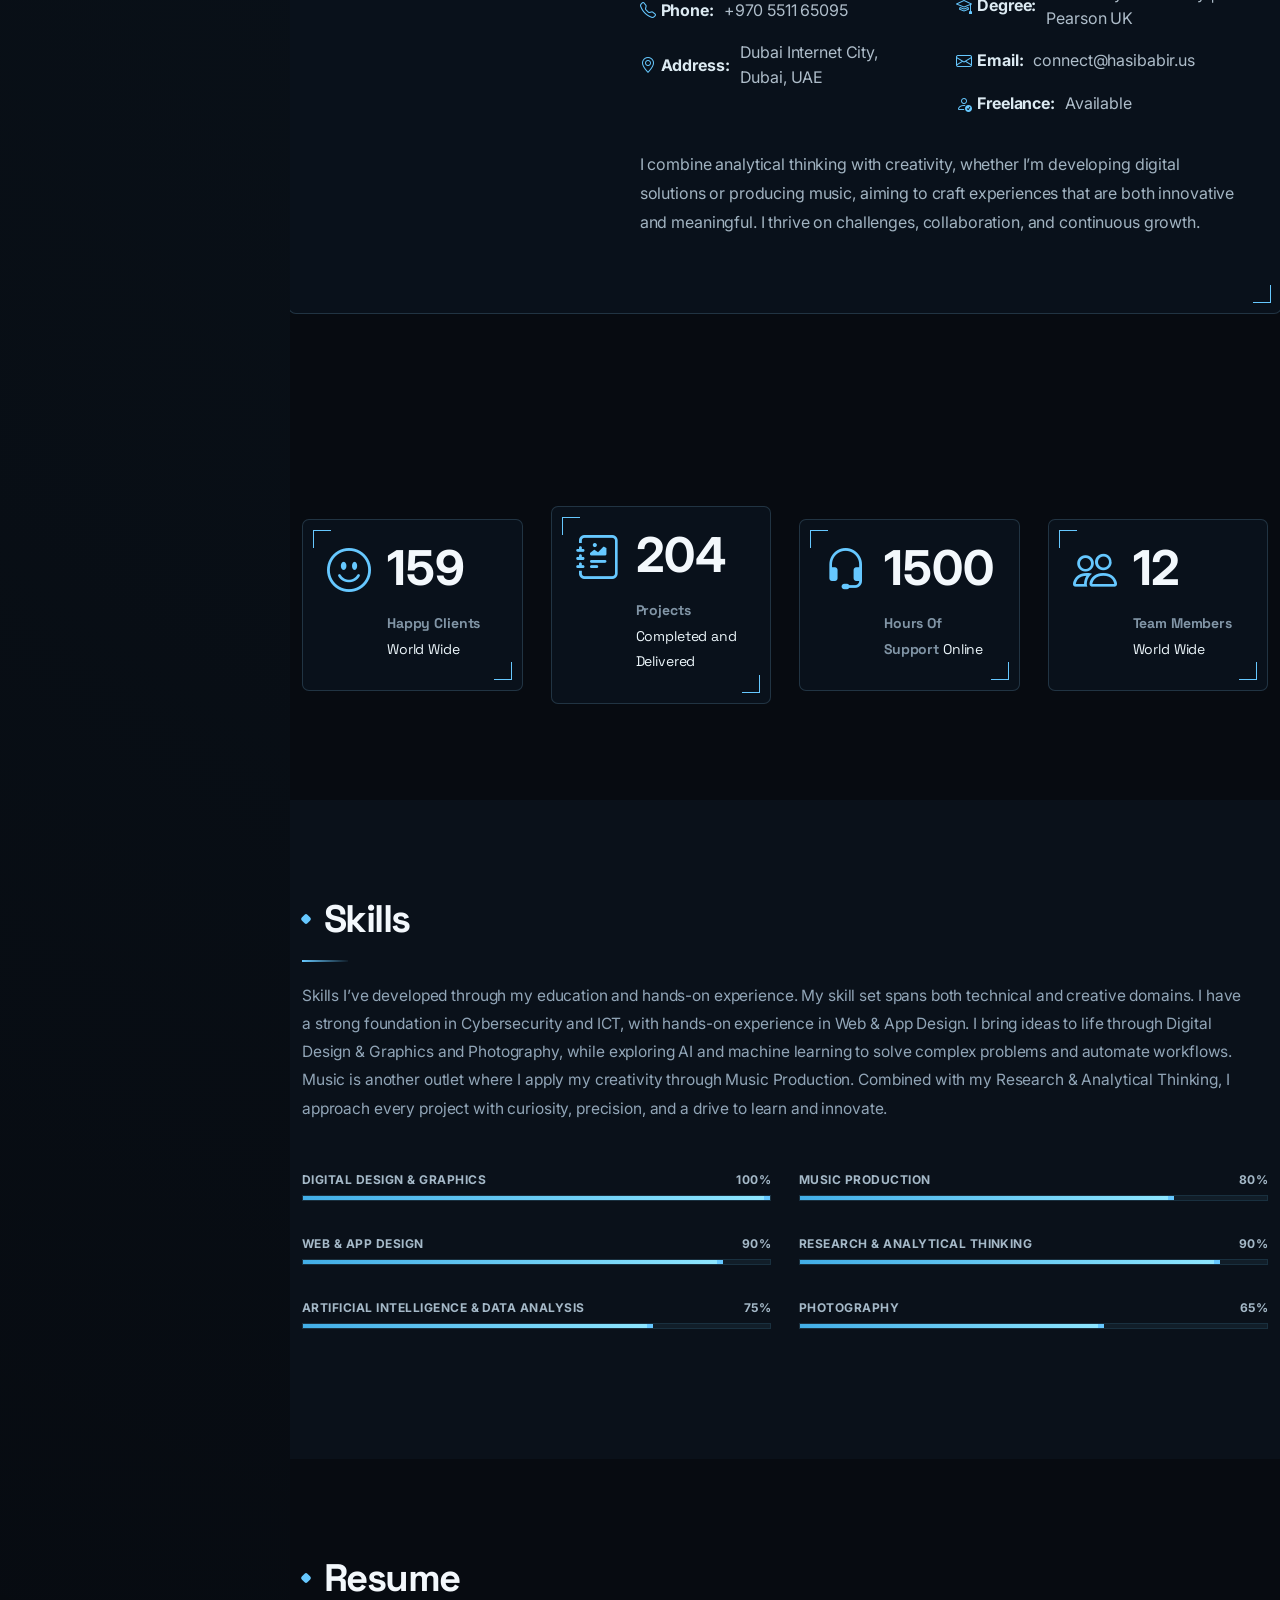
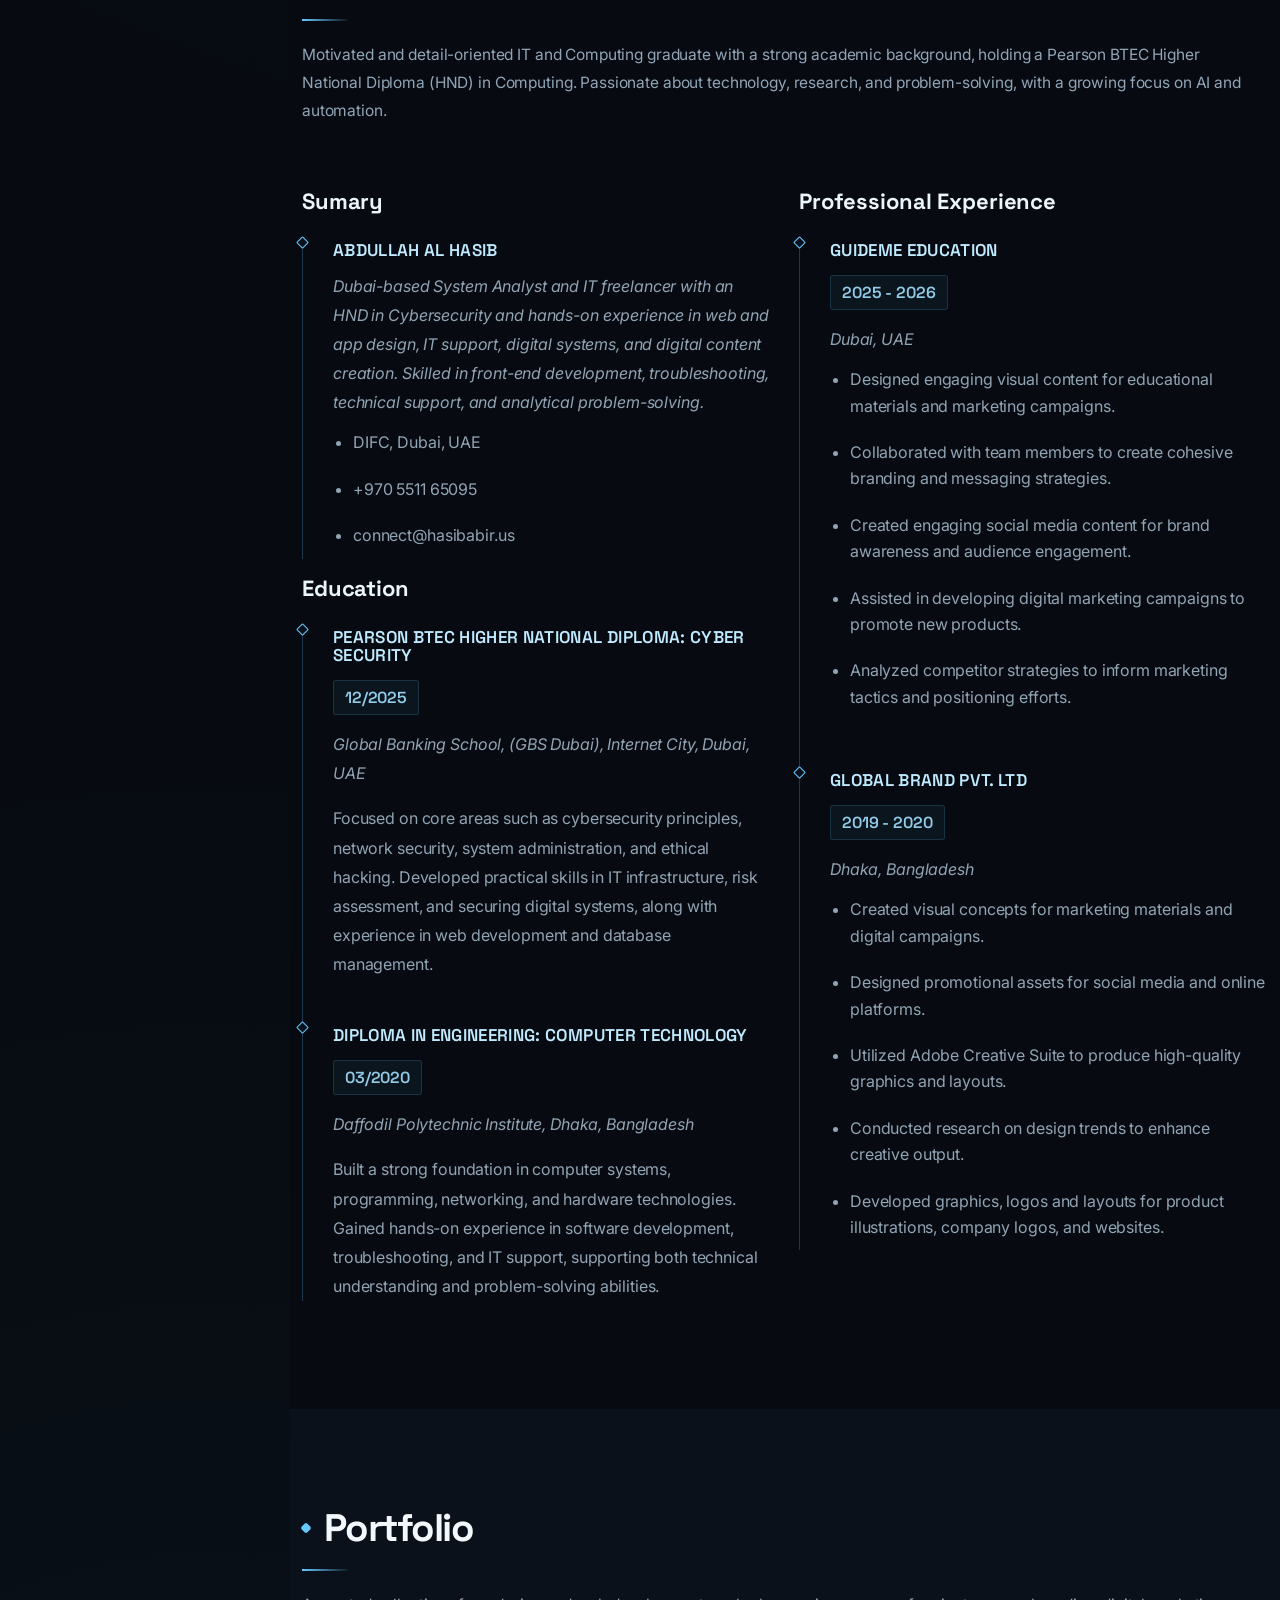
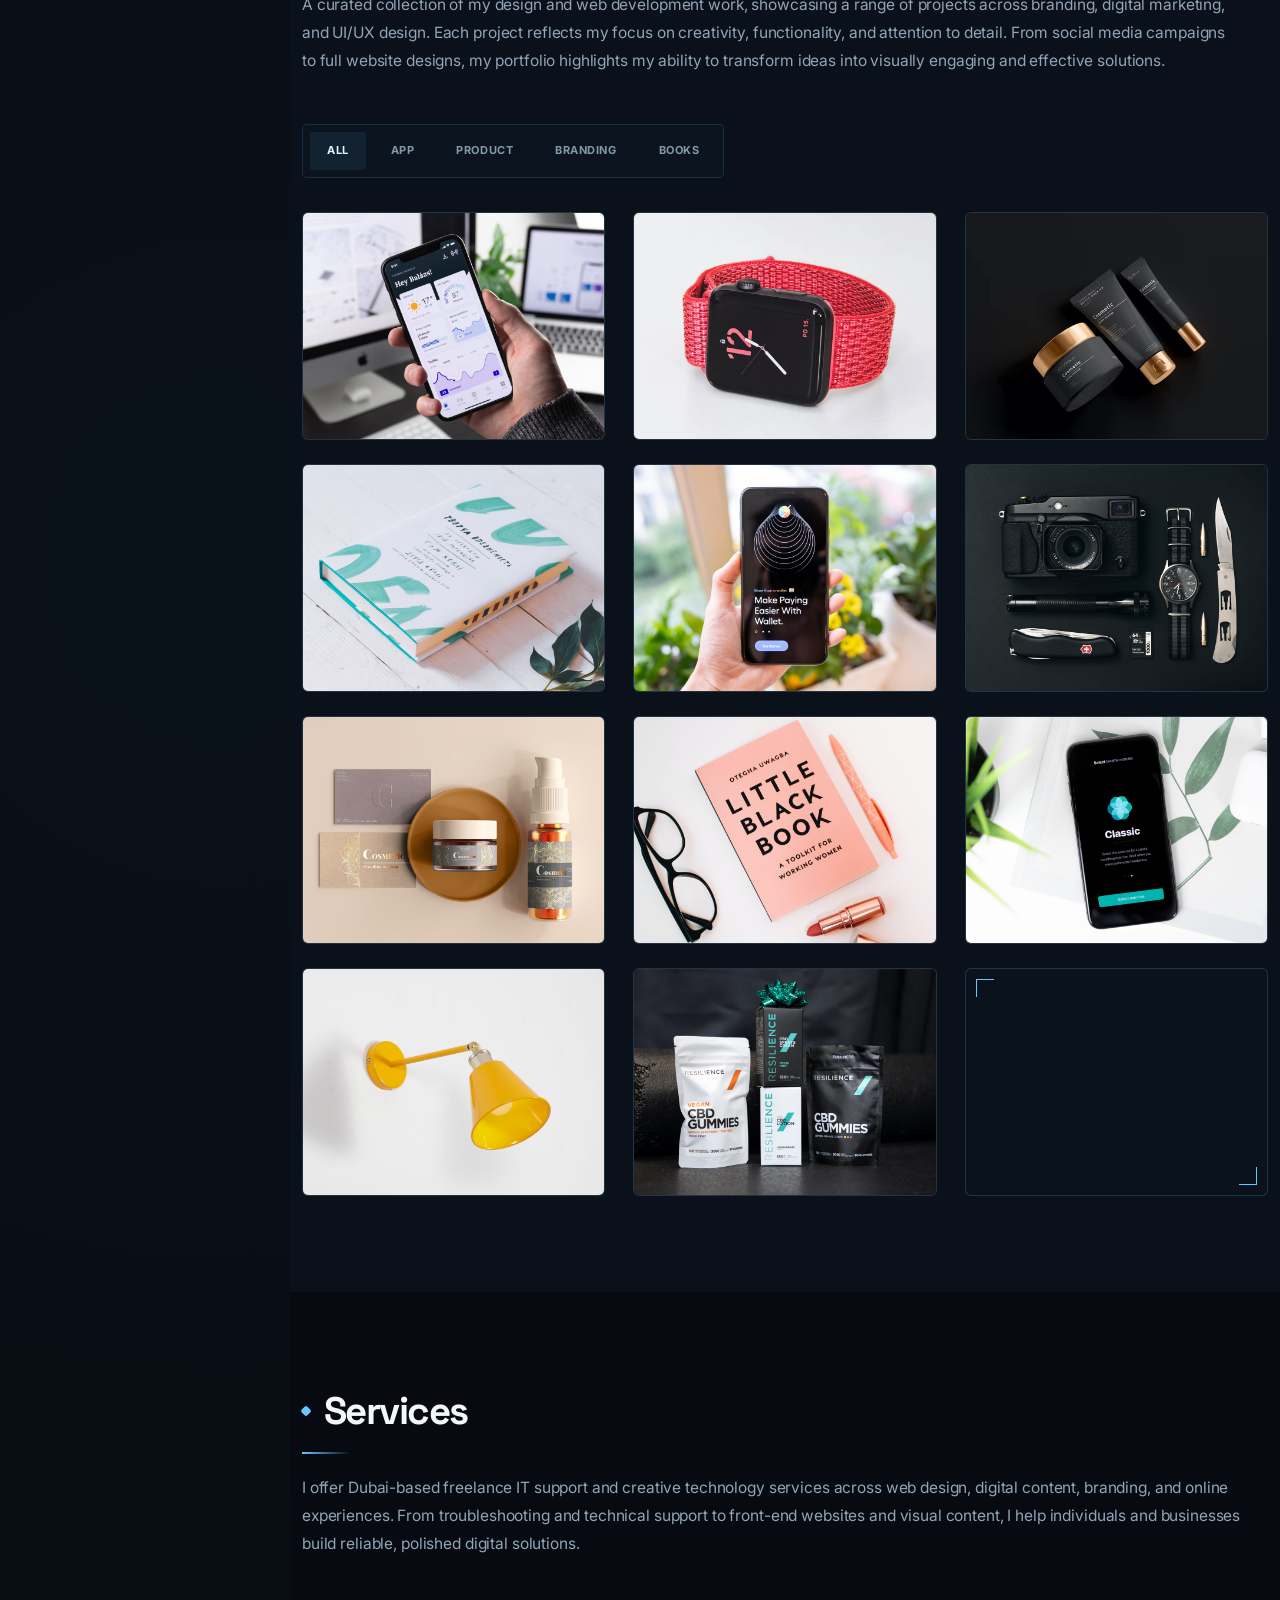
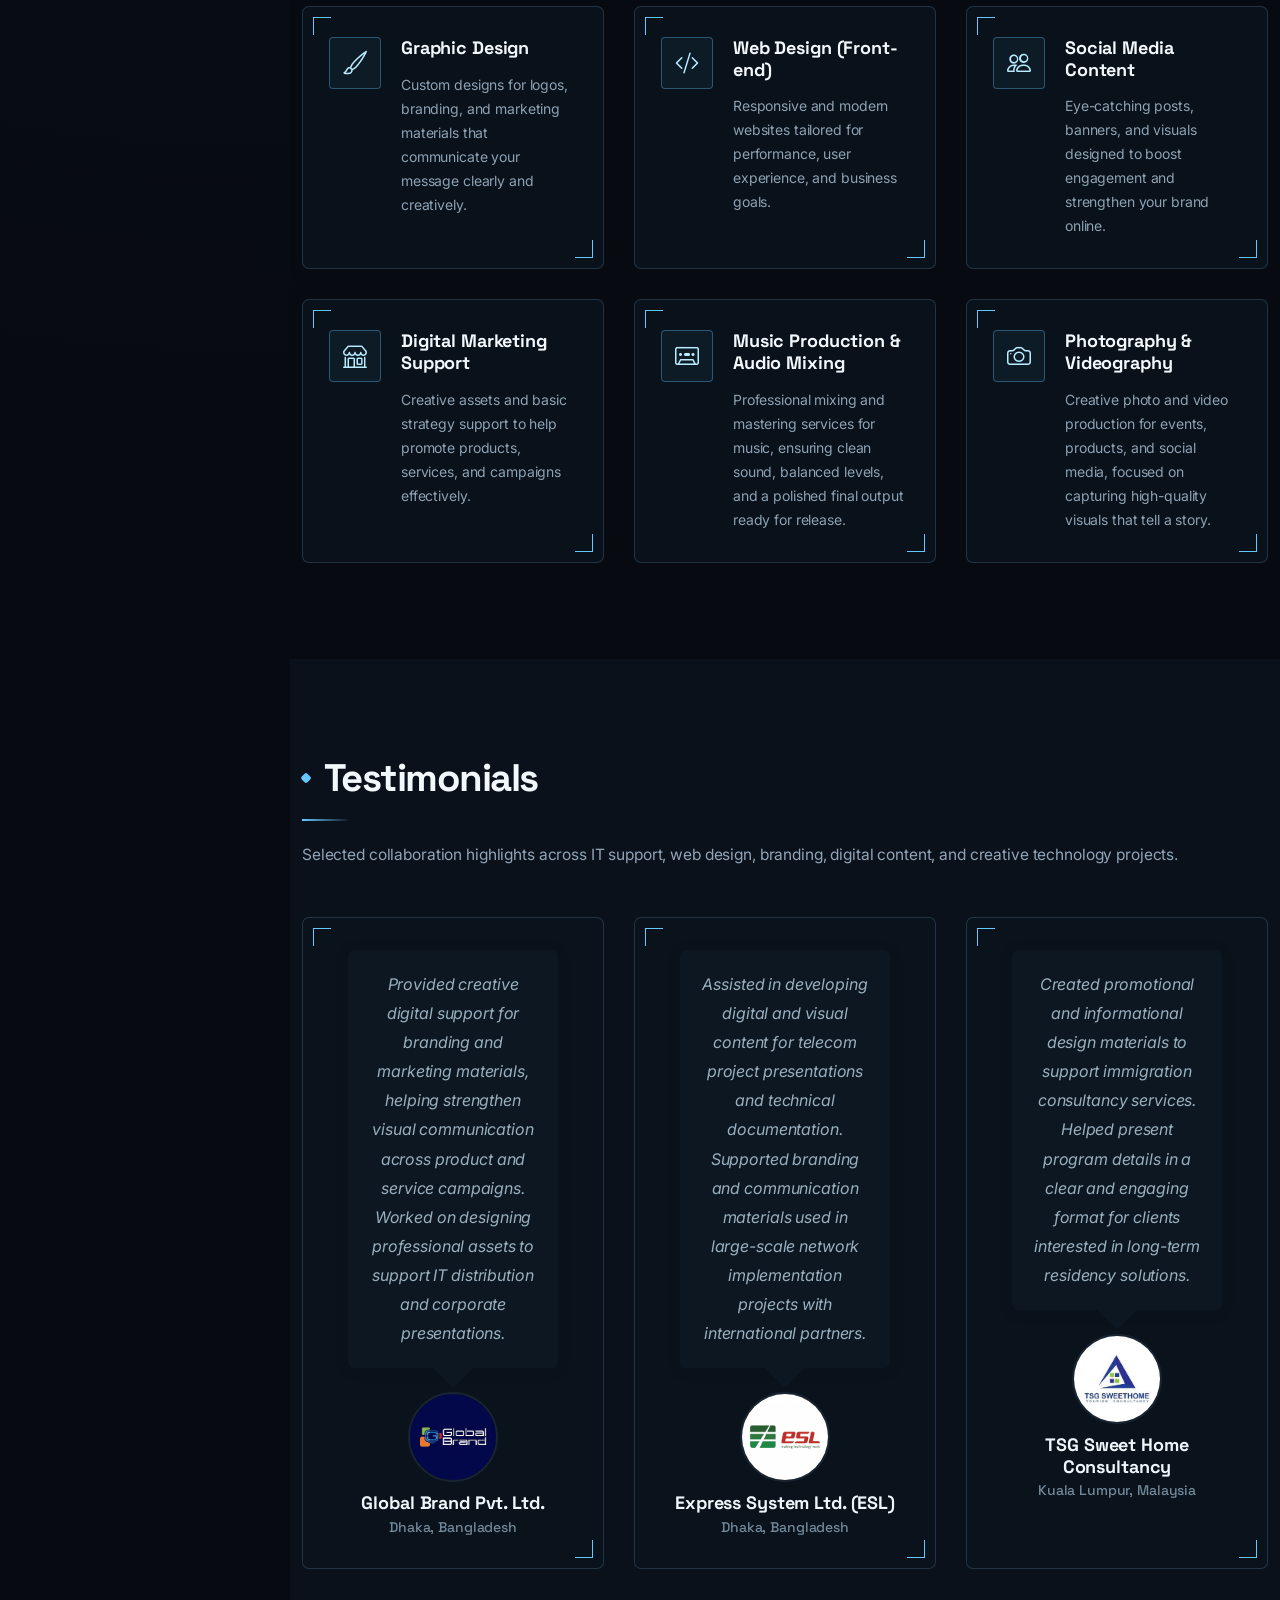
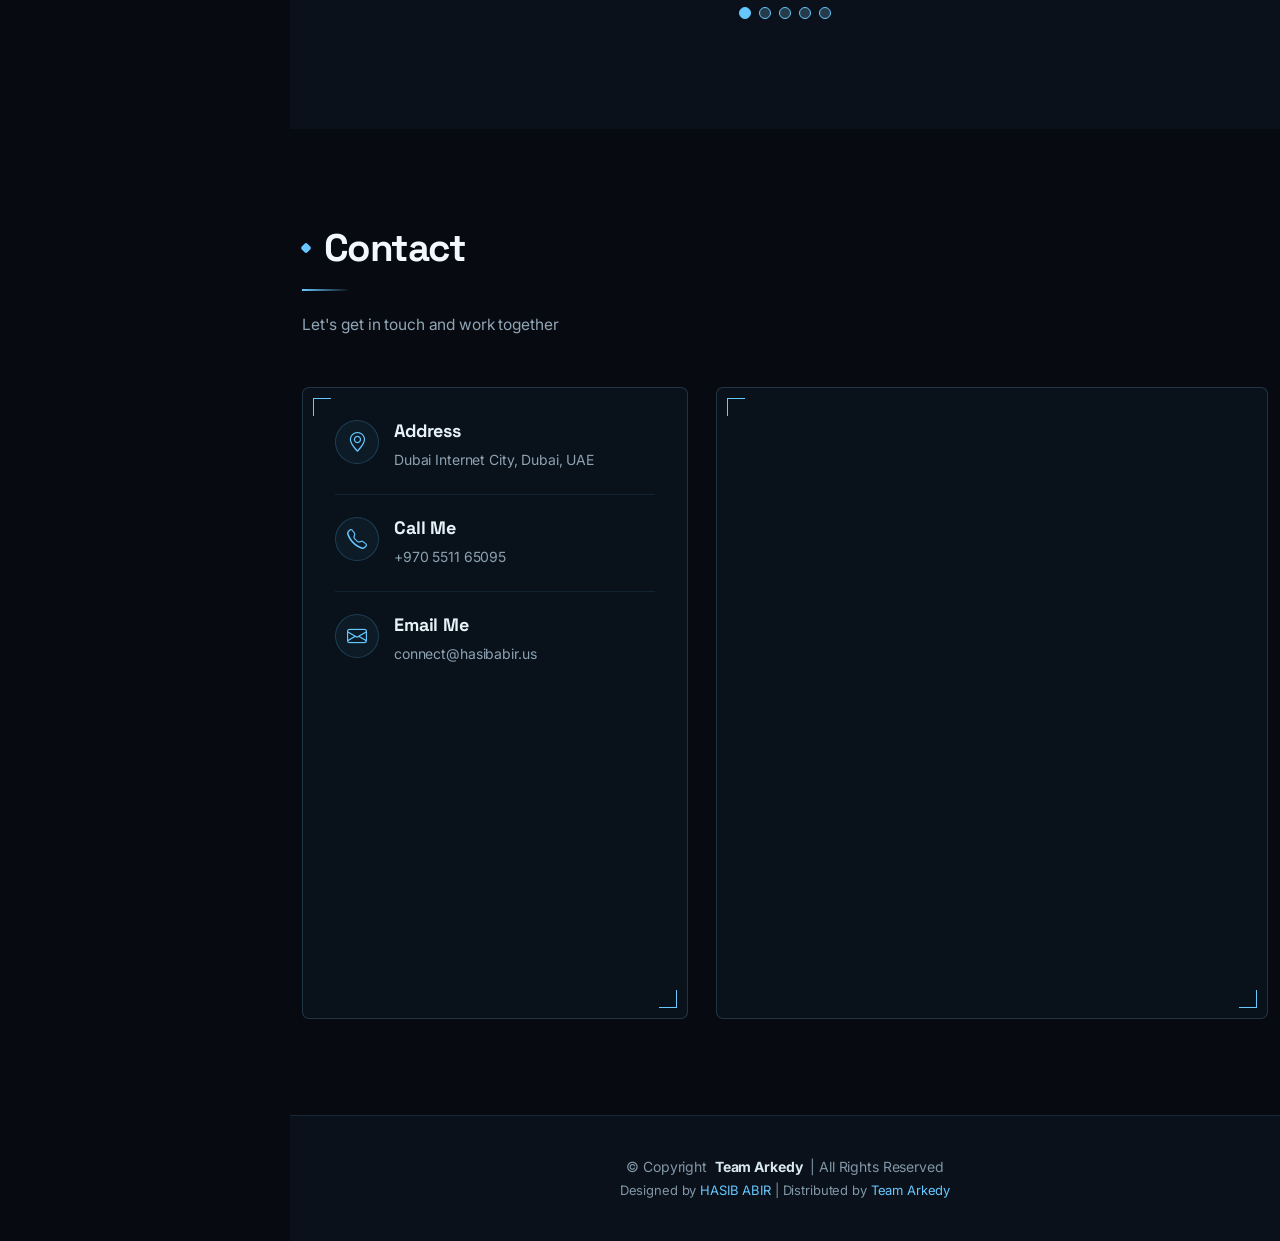
==== commit 40c3660c: "Add Mc Hasib alternate names for SEO" ====
--- a/index.html
+++ b/index.html
@@ -45,7 +45,7 @@
       "url": "https://profile.hasibabir.us/",
       "name": "Hasib Abir",
       "alternateName": [
-        "Hasib Abir"
+        "Hasib Abir", "Mc Hasib", "mcHasib"
       ],
       "description": "Official portfolio of Hasib Abir, a Dubai-based System Analyst, IT freelancer, web designer and creative technologist.",
       "inLanguage": "en",
@@ -58,7 +58,7 @@
       "@id": "https://profile.hasibabir.us/#person",
       "name": "Hasib Abir",
       "alternateName": [
-        "Hasib"
+        "Hasib", "Mc Hasib", "mcHasib"
       ],
       "url": "https://profile.hasibabir.us/",
       "image": {
@@ -962,4 +962,4 @@
 
 </body>
 
-</html>+</html>
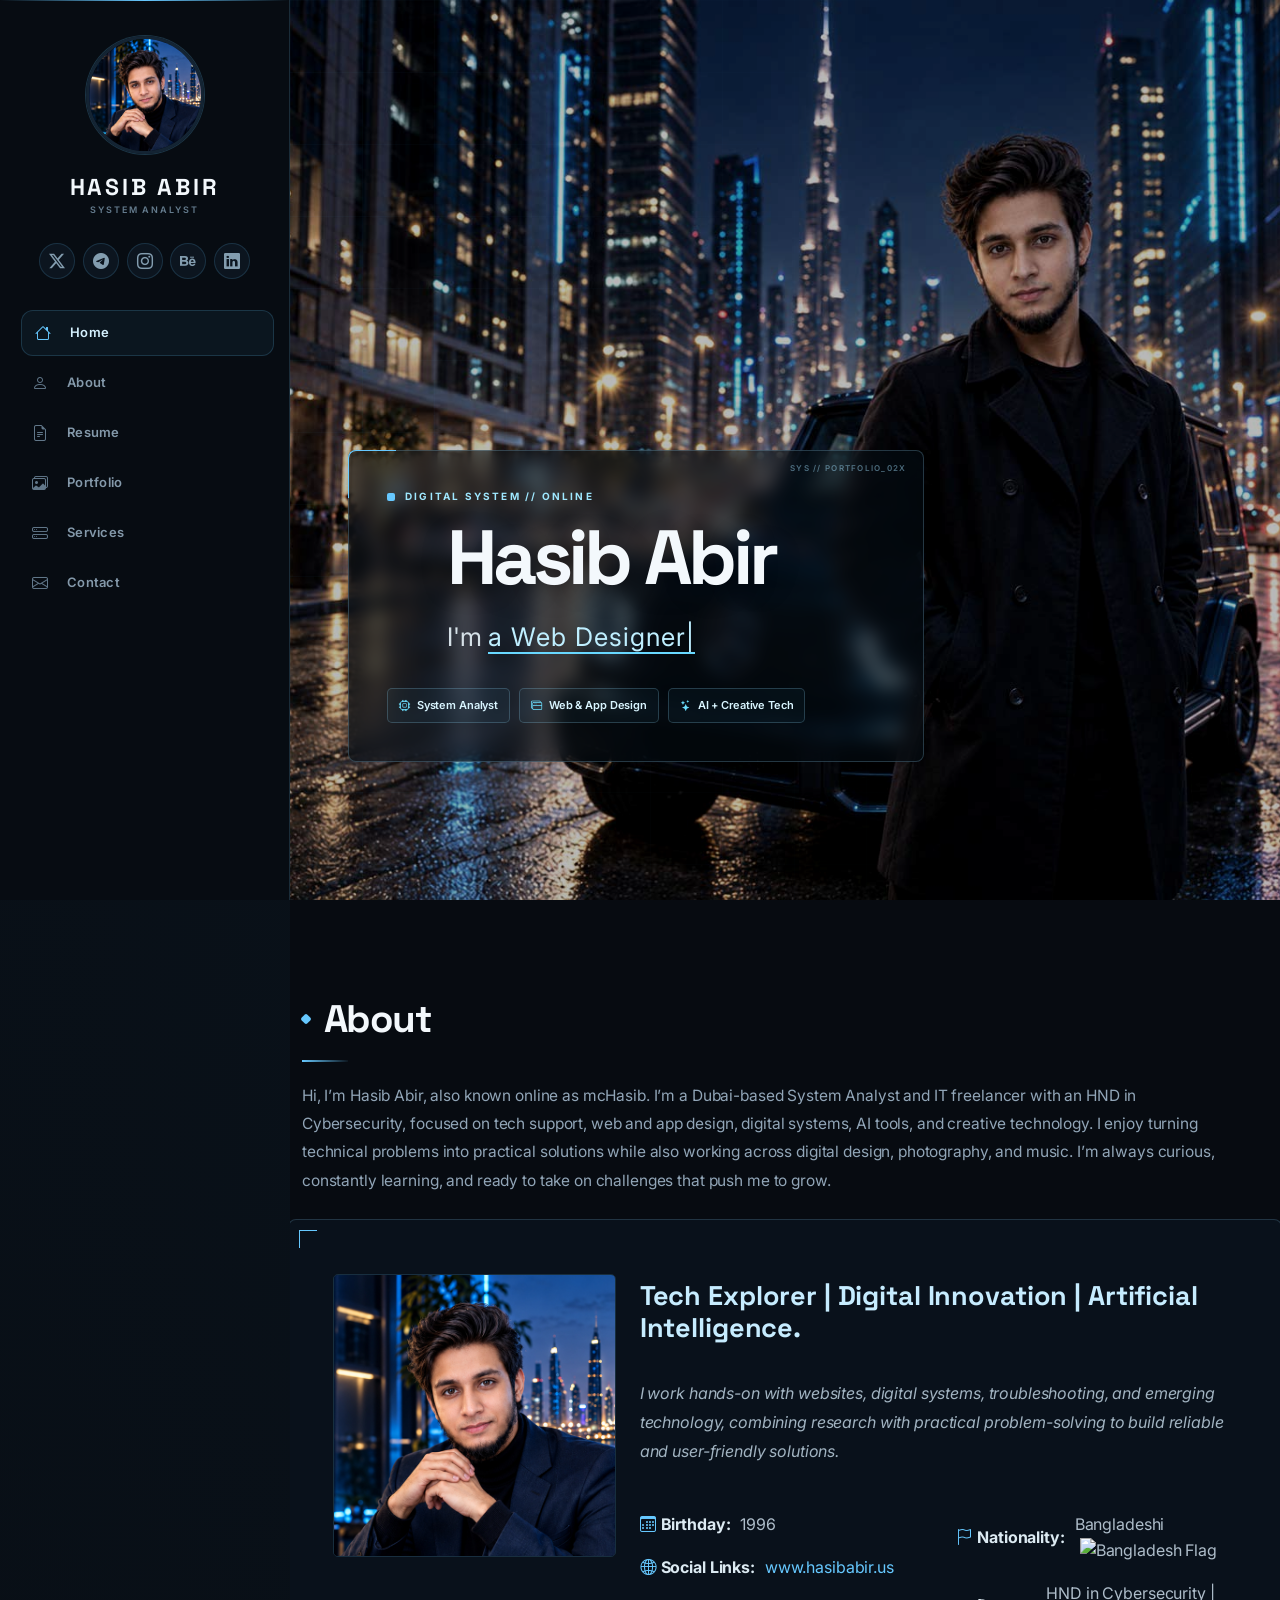
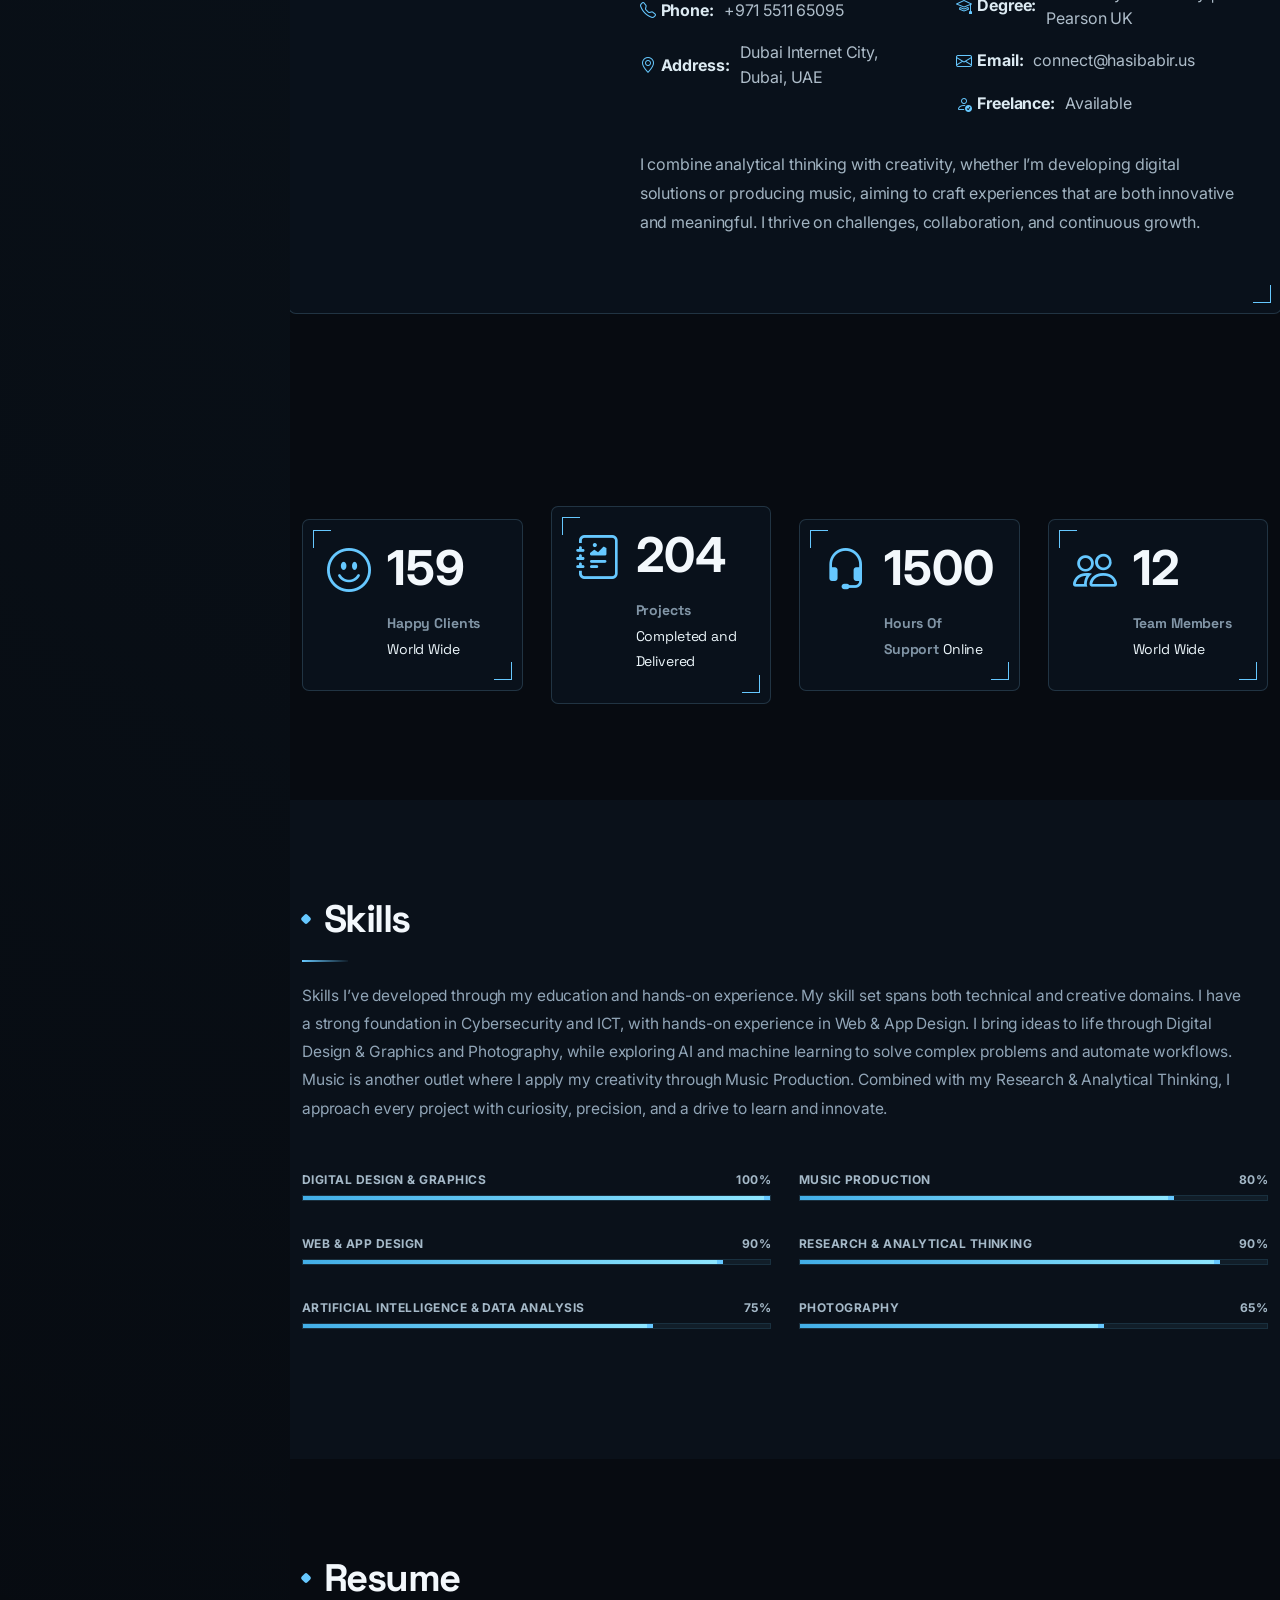
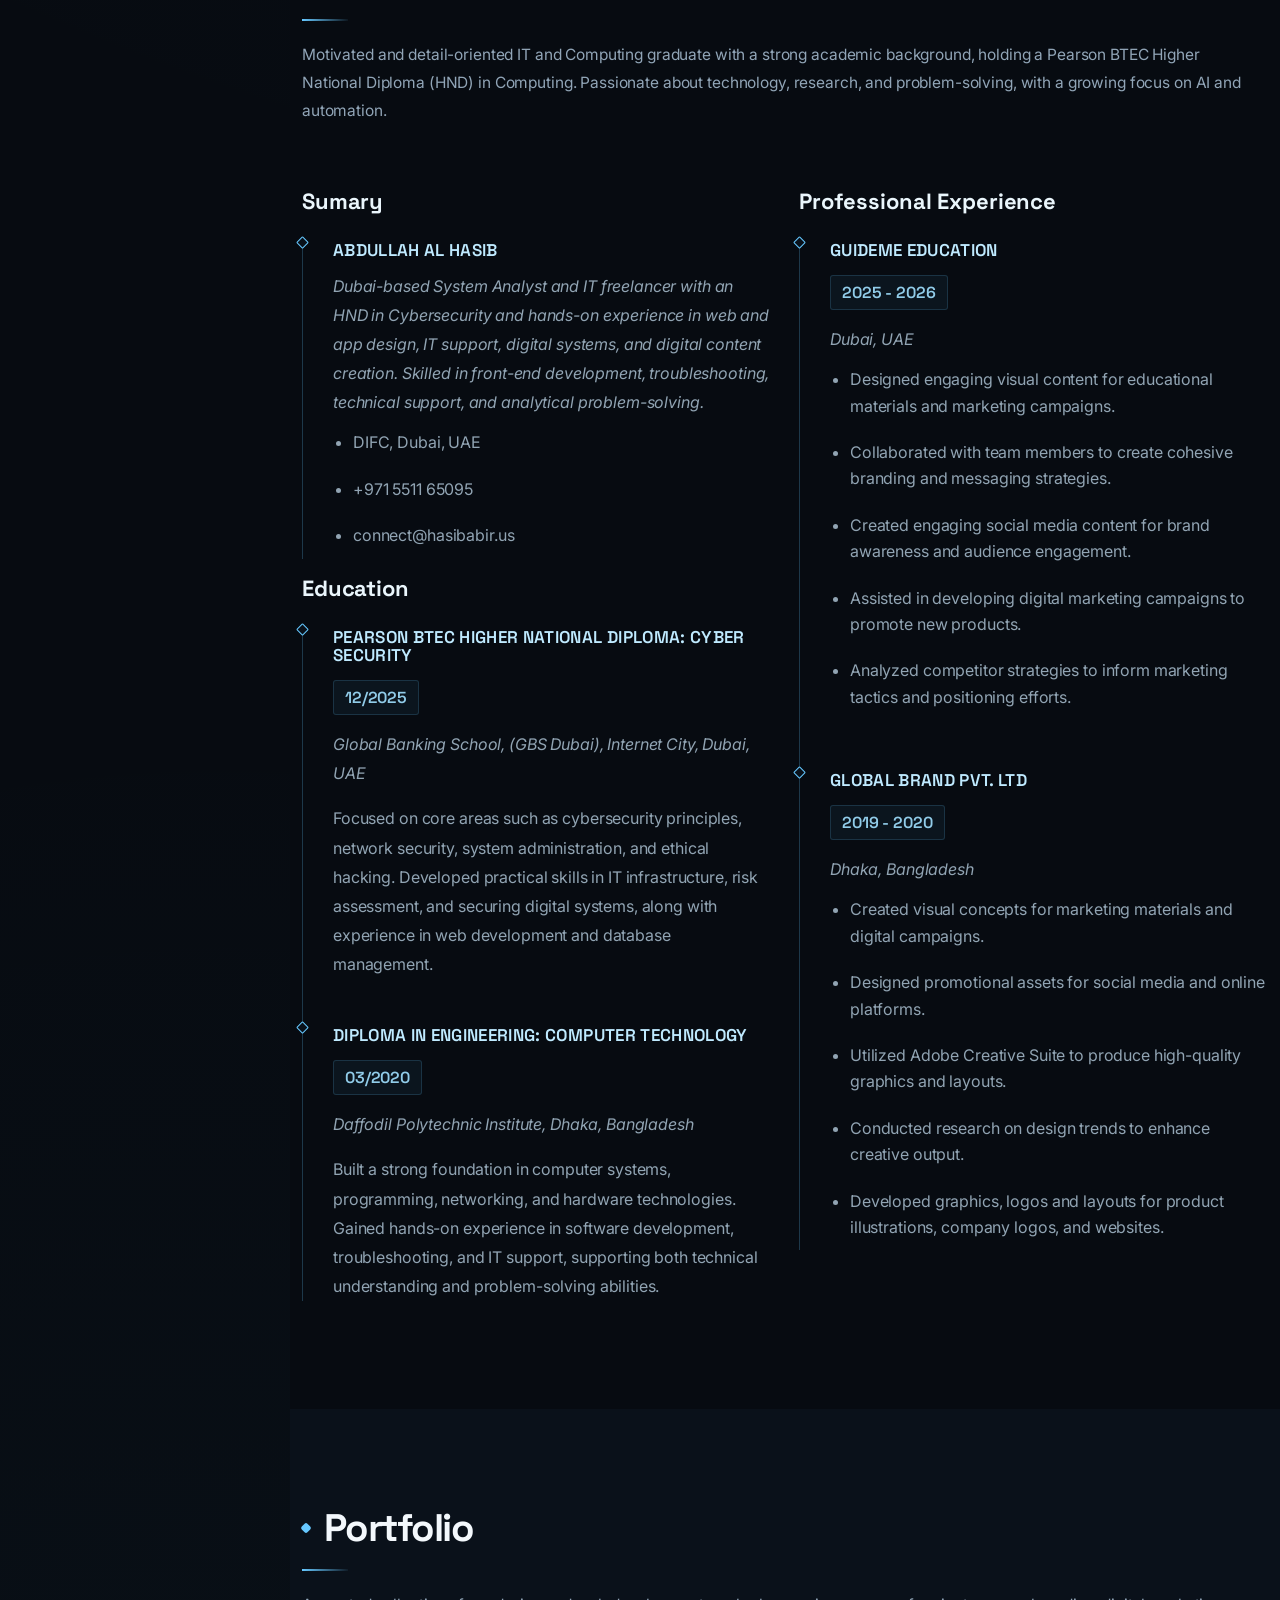
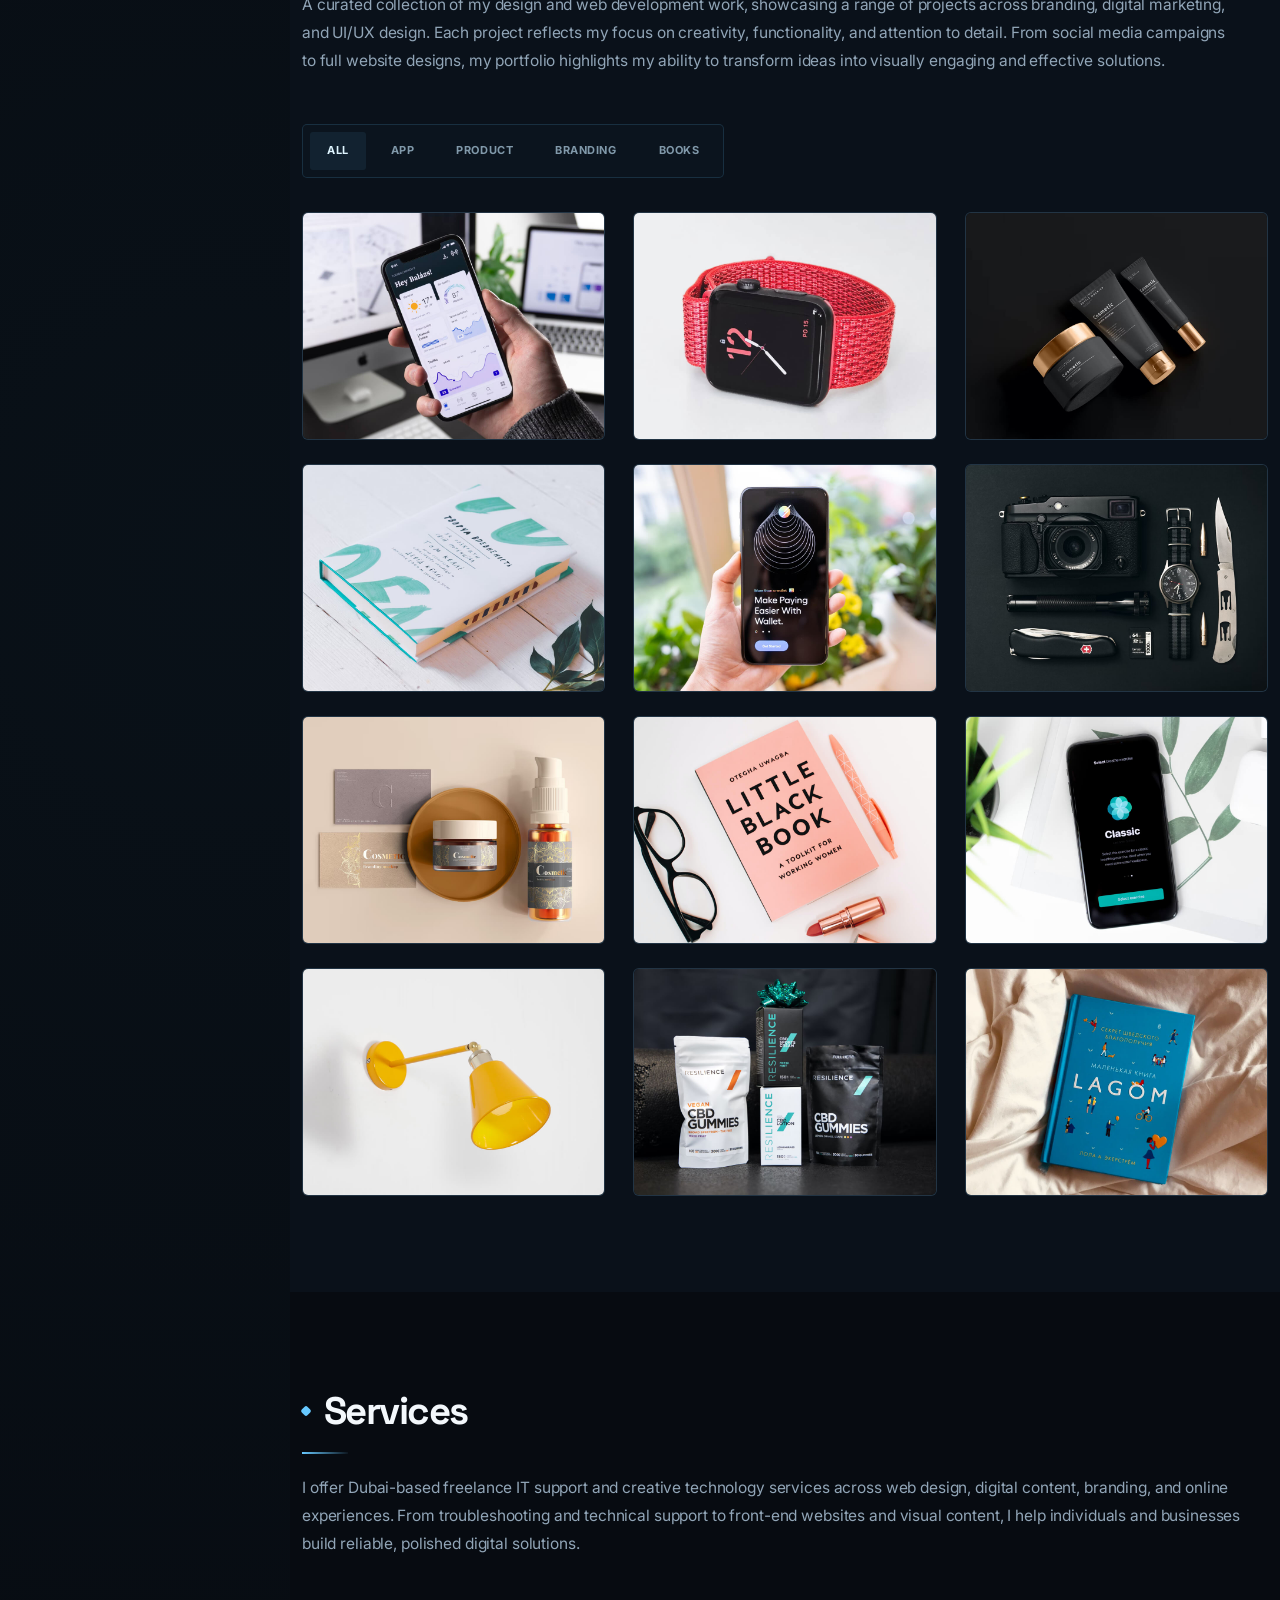
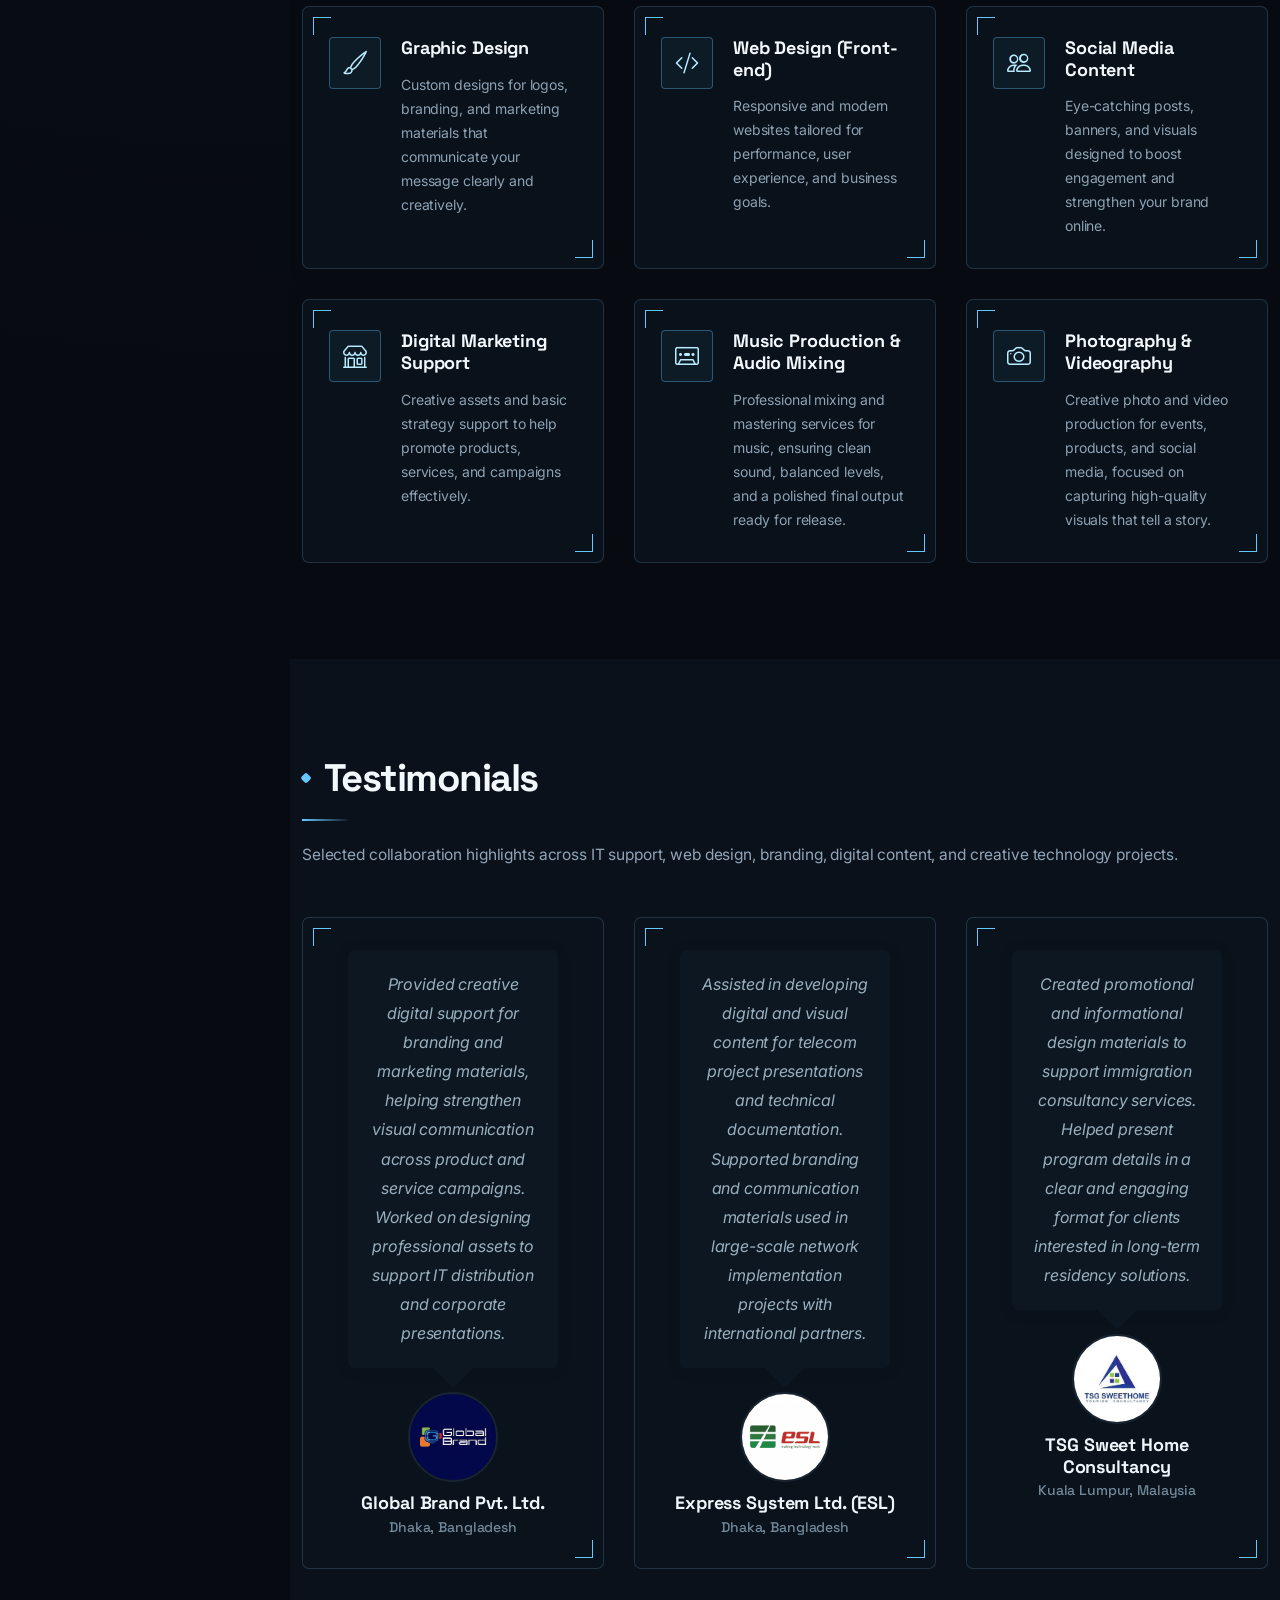
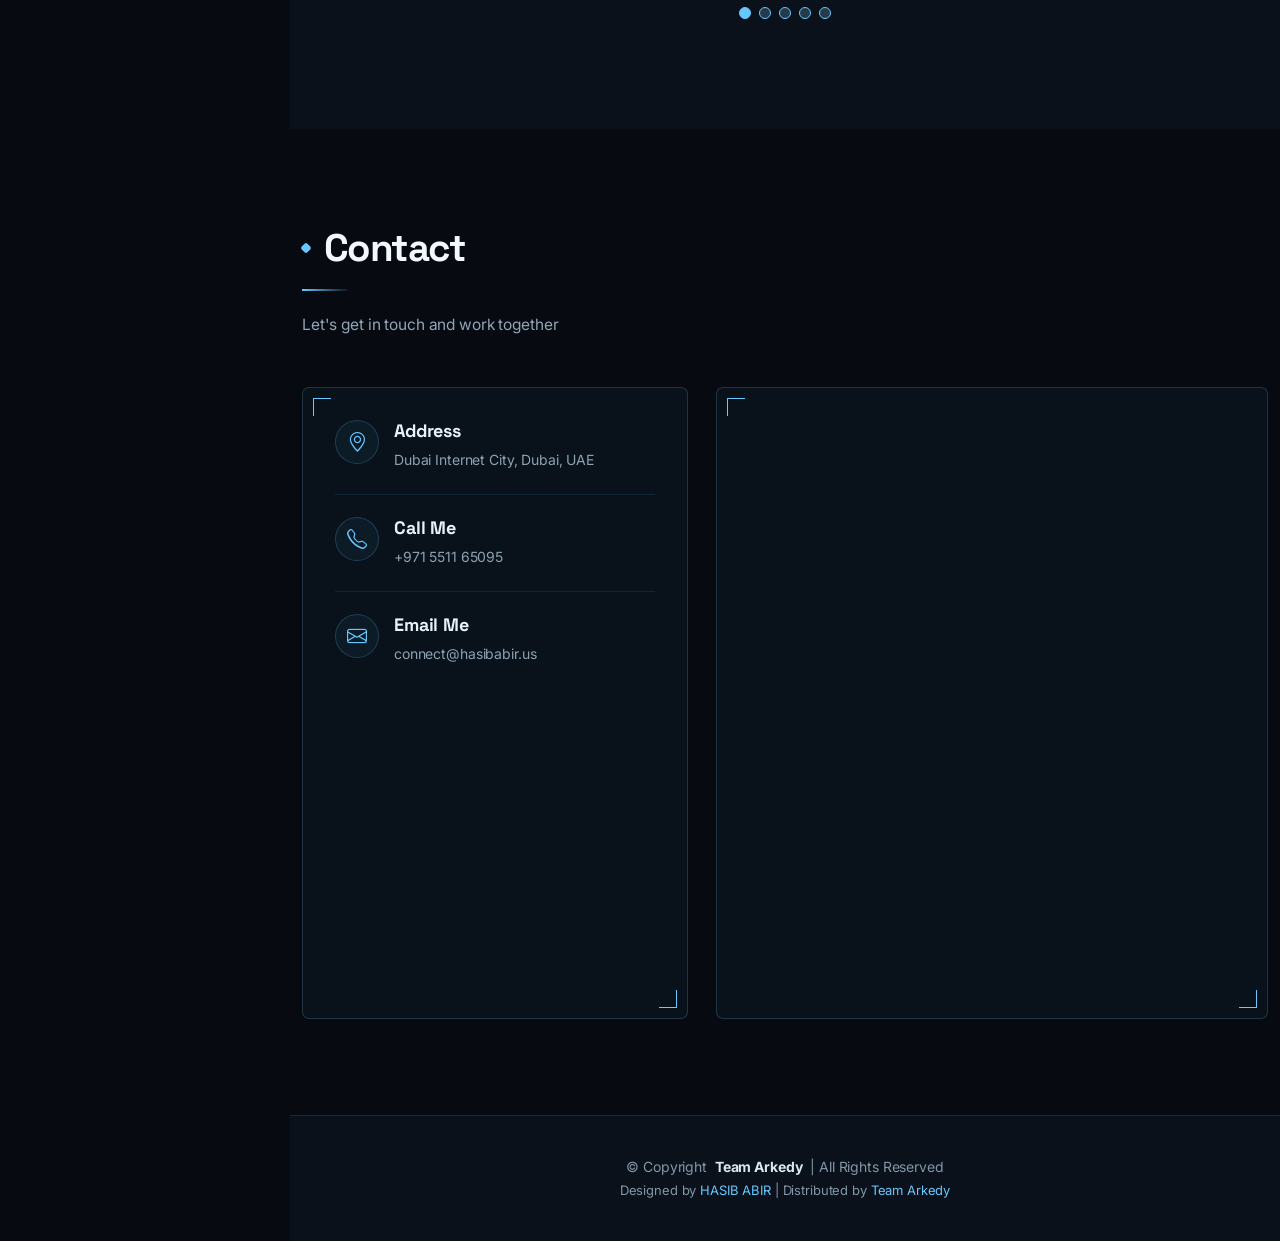
==== commit d3e18f9f: "Correct UAE phone country code [skip ci]" ====
--- a/index.html
+++ b/index.html
@@ -76,7 +76,7 @@
       ],
       "description": "Dubai-based System Analyst and IT freelancer focused on tech support, web and app design, digital systems, cybersecurity, AI tools and creative technology.",
       "email": "connect@hasibabir.us",
-      "telephone": "+970551165095",
+      "telephone": "+971551165095",
       "address": {
         "@type": "PostalAddress",
         "addressLocality": "Dubai",
@@ -297,7 +297,7 @@
   <strong>Social Links:</strong>
   <a href="https://www.hasibabir.us" target="_blank">www.hasibabir.us</a>
 </li>
-      <li><i class="bi bi-telephone"></i> <strong>Phone:</strong> <span>+970 5511 65095</span></li>
+      <li><i class="bi bi-telephone"></i> <strong>Phone:</strong> <span>+971 5511 65095</span></li>
       <li><i class="bi bi-geo-alt"></i> <strong>Address:</strong> <span>Dubai Internet City, Dubai, UAE</span></li>
     </ul>
   </div>
@@ -462,7 +462,7 @@
               <p><em>Dubai-based System Analyst and IT freelancer with an HND in Cybersecurity and hands-on experience in web and app design, IT support, digital systems, and digital content creation. Skilled in front-end development, troubleshooting, technical support, and analytical problem-solving.</em></p>
               <ul>
                 <li>DIFC, Dubai, UAE</li>
-                <li>+970 5511 65095</li>
+                <li>+971 5511 65095</li>
                 <li>connect@hasibabir.us</li>
               </ul>
             </div><!-- Edn Resume Item -->
@@ -880,7 +880,7 @@
                 <i class="bi bi-telephone flex-shrink-0"></i>
                 <div>
                   <h3>Call Me</h3>
-                  <p>+970 5511 65095</p>
+                  <p>+971 5511 65095</p>
                 </div>
               </div><!-- End Info Item -->
 
